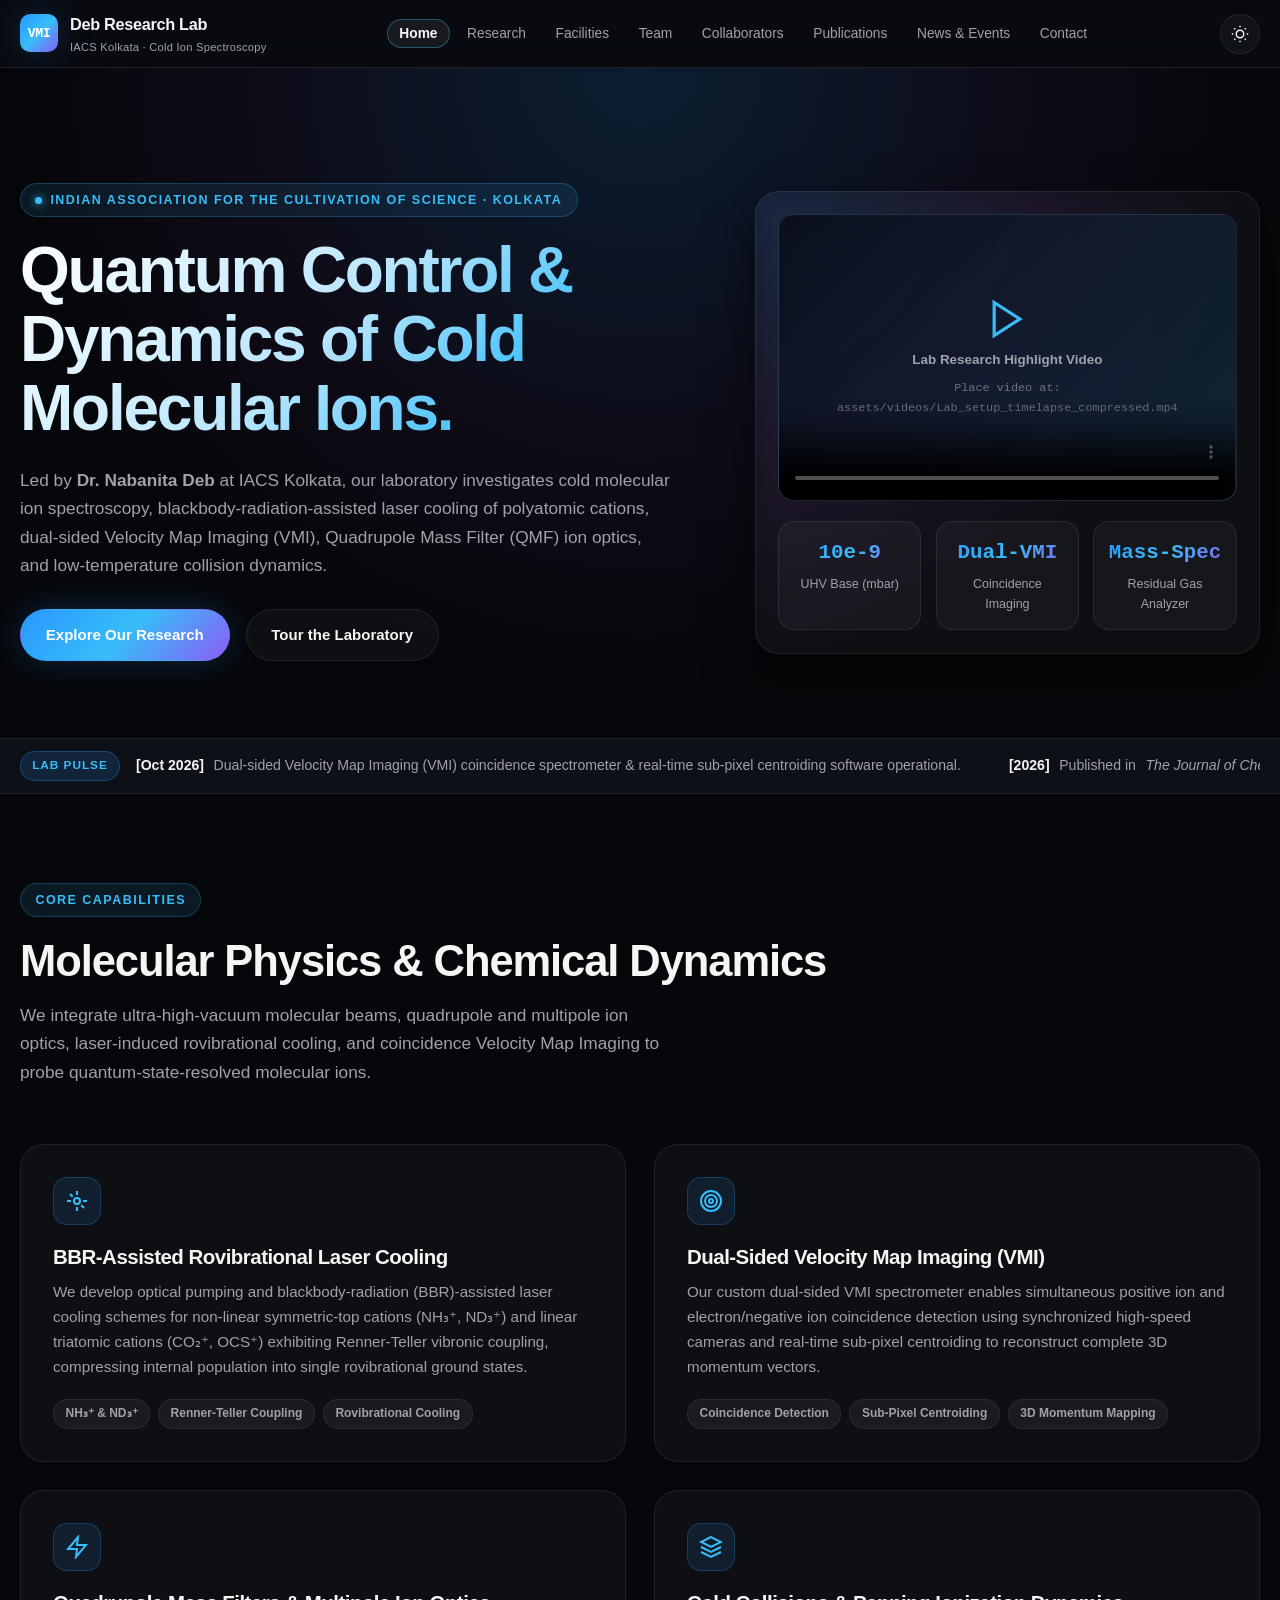
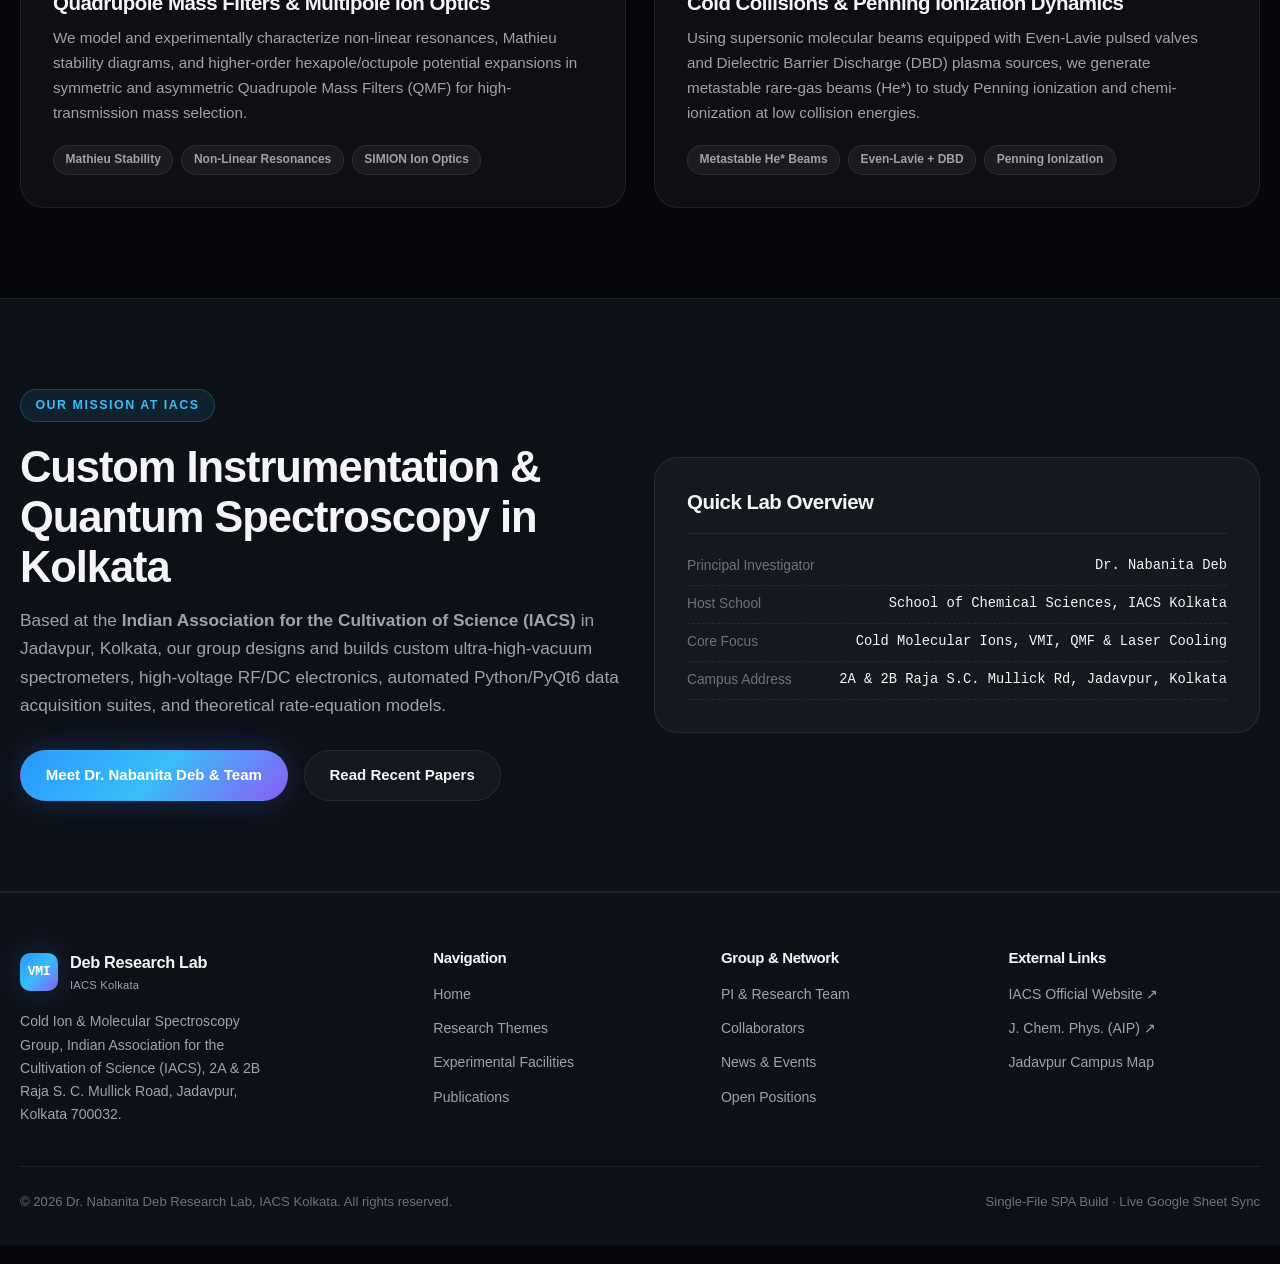
==== index.html @ 63ddaa3f "okay" ====
<!DOCTYPE html>
<html lang="en" data-theme="dark">
<head>
  <meta charset="UTF-8" />
  <meta name="viewport" content="width=device-width, initial-scale=1.0" />
  <title>Cold Ion &amp; Molecular Spectroscopy Lab | Dr. Nabanita Deb | IACS Kolkata</title>
  <meta name="description" content="Cold Ion & Molecular Spectroscopy Research Group led by Dr. Nabanita Deb at the Indian Association for the Cultivation of Science (IACS), Jadavpur, Kolkata." />

  <style>
    /* ==========================================================================
       Dr. Nabanita Deb Research Lab | IACS Kolkata
       Apple-Inspired Fluid Design System (Dark & Light Mode) — Single-File Build
       ========================================================================== */

    :root,
    [data-theme="dark"] {
      --bg-primary: #06070a;
      --bg-secondary: #0d1017;
      --bg-elevated: rgba(22, 27, 38, 0.72);
      --bg-card: rgba(255, 255, 255, 0.035);
      --bg-card-hover: rgba(255, 255, 255, 0.065);
      --glass-bg: rgba(10, 12, 18, 0.78);
      --glass-border: rgba(255, 255, 255, 0.09);
      --border-subtle: rgba(255, 255, 255, 0.08);
      --border-highlight: rgba(56, 189, 248, 0.38);

      --text-primary: #f5f5f7;
      --text-secondary: #a1a1aa;
      --text-muted: #71717a;

      --accent-blue: #2997ff;
      --accent-cyan: #38bdf8;
      --accent-violet: #a855f7;
      --accent-emerald: #10b981;
      --accent-amber: #f59e0b;

      --gradient-text: linear-gradient(135deg, #ffffff 0%, #bae6fd 45%, #38bdf8 75%, #a855f7 100%);
      --gradient-accent: linear-gradient(135deg, #2997ff 0%, #38bdf8 50%, #8b5cf6 100%);
      --gradient-surface: radial-gradient(circle at 50% 0%, rgba(41, 151, 255, 0.16), rgba(168, 85, 247, 0.05) 45%, transparent 70%);

      --shadow-sm: 0 4px 16px rgba(0, 0, 0, 0.25);
      --shadow-lg: 0 20px 50px rgba(0, 0, 0, 0.55);
      --shadow-glow: 0 0 35px rgba(41, 151, 255, 0.22);
    }

    [data-theme="light"] {
      --bg-primary: #fbfbfd;
      --bg-secondary: #f2f4f8;
      --bg-elevated: rgba(255, 255, 255, 0.85);
      --bg-card: rgba(255, 255, 255, 0.92);
      --bg-card-hover: #ffffff;
      --glass-bg: rgba(251, 251, 253, 0.84);
      --glass-border: rgba(0, 0, 0, 0.08);
      --border-subtle: rgba(0, 0, 0, 0.08);
      --border-highlight: rgba(0, 113, 227, 0.35);

      --text-primary: #1d1d1f;
      --text-secondary: #515154;
      --text-muted: #86868b;

      --accent-blue: #0071e3;
      --accent-cyan: #0284c7;
      --accent-violet: #7c3aed;
      --accent-emerald: #059669;
      --accent-amber: #d97706;

      --gradient-text: linear-gradient(135deg, #1d1d1f 0%, #0071e3 55%, #7c3aed 100%);
      --gradient-accent: linear-gradient(135deg, #0071e3 0%, #0284c7 50%, #7c3aed 100%);
      --gradient-surface: radial-gradient(circle at 50% 0%, rgba(0, 113, 227, 0.1), rgba(124, 58, 237, 0.04) 45%, transparent 70%);

      --shadow-sm: 0 4px 16px rgba(0, 0, 0, 0.05);
      --shadow-lg: 0 20px 45px rgba(0, 0, 0, 0.09);
      --shadow-glow: 0 0 30px rgba(0, 113, 227, 0.15);
    }

    :root {
      --font-sans: -apple-system, BlinkMacSystemFont, "SF Pro Display", "SF Pro Text", "Inter", "Segoe UI", Roboto, Helvetica, Arial, sans-serif;
      --font-mono: "SF Mono", "JetBrains Mono", "Fira Code", monospace;
      --radius-sm: 10px;
      --radius-md: 16px;
      --radius-lg: 24px;
      --radius-pill: 9999px;
      --container-max: 1280px;
      --container-wide: 1440px;
      --header-height: 68px;
      --transition-smooth: cubic-bezier(0.16, 1, 0.3, 1);
    }

    *, *::before, *::after {
      box-sizing: border-box;
      margin: 0;
      padding: 0;
    }

    html {
      scroll-behavior: smooth;
      font-size: 16px;
      -webkit-font-smoothing: antialiased;
      -moz-osx-font-smoothing: grayscale;
    }

    body {
      font-family: var(--font-sans);
      background-color: var(--bg-primary);
      color: var(--text-primary);
      line-height: 1.65;
      overflow-x: hidden;
      transition: background-color 0.35s ease, color 0.35s ease;
      min-height: 100vh;
      display: flex;
      flex-direction: column;
    }

    main {
      flex: 1;
    }

    a {
      color: inherit;
      text-decoration: none;
      transition: color 0.2s ease, opacity 0.2s ease;
    }

    img, svg, video {
      max-width: 100%;
      display: block;
    }

    /* Single-Page Application (SPA) View Switching */
    .page-view {
      display: none;
      animation: pageFadeIn 0.45s var(--transition-smooth) forwards;
    }

    .page-view.active {
      display: block;
    }

    @keyframes pageFadeIn {
      from {
        opacity: 0;
        transform: translateY(12px);
      }
      to {
        opacity: 1;
        transform: translateY(0);
      }
    }

    /* Layout Containers */
    .container {
      width: min(100% - 2.5rem, var(--container-max));
      margin-inline: auto;
    }

    @media (min-width: 1600px) {
      .container {
        width: min(100% - 4rem, var(--container-wide));
      }
    }

    .section {
      padding: clamp(3.75rem, 7vw, 6.5rem) 0;
      position: relative;
    }

    .section-alt {
      background-color: var(--bg-secondary);
      border-top: 1px solid var(--border-subtle);
      border-bottom: 1px solid var(--border-subtle);
    }

    /* Typography */
    .eyebrow {
      display: inline-flex;
      align-items: center;
      gap: 0.5rem;
      font-size: 0.78rem;
      font-weight: 600;
      text-transform: uppercase;
      letter-spacing: 0.12em;
      color: var(--accent-cyan);
      background: rgba(56, 189, 248, 0.1);
      border: 1px solid rgba(56, 189, 248, 0.24);
      padding: 0.35rem 0.9rem;
      border-radius: var(--radius-pill);
      margin-bottom: 1.2rem;
    }

    .eyebrow-dot {
      width: 7px;
      height: 7px;
      border-radius: 50%;
      background: var(--accent-cyan);
      box-shadow: 0 0 8px var(--accent-cyan);
    }

    h1, h2, h3, h4 {
      letter-spacing: -0.025em;
      line-height: 1.15;
      font-weight: 700;
    }

    .hero-title {
      font-size: clamp(2.35rem, 5vw, 4.35rem);
      letter-spacing: -0.035em;
      line-height: 1.08;
      background: var(--gradient-text);
      -webkit-background-clip: text;
      background-clip: text;
      color: transparent;
      margin-bottom: 1.4rem;
    }

    .section-title {
      font-size: clamp(1.85rem, 3.4vw, 2.75rem);
      margin-bottom: 0.9rem;
    }

    .section-subtitle {
      font-size: clamp(1rem, 1.35vw, 1.18rem);
      color: var(--text-secondary);
      max-width: 68ch;
    }

    .section-header {
      margin-bottom: clamp(2.25rem, 4.5vw, 3.75rem);
    }

    .section-header.center {
      text-align: center;
      margin-inline: auto;
    }

    .section-header.center .section-subtitle {
      margin-inline: auto;
    }

    /* Sticky Glassmorphism Navigation */
    .site-header {
      position: sticky;
      top: 0;
      z-index: 1000;
      height: var(--header-height);
      background: var(--glass-bg);
      backdrop-filter: saturate(180%) blur(20px);
      -webkit-backdrop-filter: saturate(180%) blur(20px);
      border-bottom: 1px solid var(--glass-border);
      transition: background 0.3s ease, border-color 0.3s ease;
    }

    .nav-container {
      height: 100%;
      display: flex;
      align-items: center;
      justify-content: space-between;
      gap: 1rem;
    }

    .brand {
      display: flex;
      align-items: center;
      gap: 0.75rem;
      font-weight: 700;
      font-size: 1.02rem;
      letter-spacing: -0.02em;
      cursor: pointer;
    }

    .brand-mark {
      width: 38px;
      height: 38px;
      border-radius: 10px;
      background: var(--gradient-accent);
      display: grid;
      place-items: center;
      color: #fff;
      font-family: var(--font-mono);
      font-weight: 700;
      font-size: 0.82rem;
      box-shadow: var(--shadow-glow);
    }

    .brand-text span {
      display: block;
      font-size: 0.7rem;
      font-weight: 500;
      color: var(--text-secondary);
      letter-spacing: 0.02em;
    }

    .nav-links {
      display: flex;
      align-items: center;
      gap: 0.25rem;
      list-style: none;
    }

    .nav-links a {
      padding: 0.45rem 0.8rem;
      border-radius: var(--radius-pill);
      font-size: 0.86rem;
      font-weight: 500;
      color: var(--text-secondary);
      transition: all 0.2s ease;
    }

    .nav-links a:hover,
    .nav-links a.active {
      color: var(--text-primary);
      background: var(--bg-card-hover);
    }

    .nav-links a.active {
      font-weight: 600;
      box-shadow: inset 0 0 0 1px var(--border-highlight);
    }

    .nav-actions {
      display: flex;
      align-items: center;
      gap: 0.5rem;
    }

    .theme-toggle,
    .menu-toggle {
      width: 40px;
      height: 40px;
      border-radius: 50%;
      border: 1px solid var(--border-subtle);
      background: var(--bg-card);
      color: var(--text-primary);
      display: grid;
      place-items: center;
      cursor: pointer;
      transition: transform 0.2s ease, background 0.2s ease, border-color 0.2s ease;
    }

    .theme-toggle:hover,
    .menu-toggle:hover {
      background: var(--bg-card-hover);
      border-color: var(--border-highlight);
      transform: scale(1.05);
    }

    .menu-toggle {
      display: none;
    }

    /* Buttons */
    .btn-group {
      display: flex;
      flex-wrap: wrap;
      gap: 1rem;
      margin-top: 1.85rem;
    }

    .btn {
      display: inline-flex;
      align-items: center;
      justify-content: center;
      gap: 0.55rem;
      padding: 0.78rem 1.55rem;
      border-radius: var(--radius-pill);
      font-size: 0.94rem;
      font-weight: 600;
      cursor: pointer;
      border: 1px solid transparent;
      transition: transform 0.25s var(--transition-smooth), box-shadow 0.25s ease, background 0.25s ease;
    }

    .btn-primary {
      background: var(--gradient-accent);
      color: #ffffff;
      box-shadow: var(--shadow-glow);
    }

    .btn-primary:hover {
      transform: translateY(-2px);
      box-shadow: 0 8px 25px rgba(41, 151, 255, 0.4);
    }

    .btn-secondary {
      background: var(--bg-card);
      color: var(--text-primary);
      border-color: var(--border-subtle);
      backdrop-filter: blur(12px);
    }

    .btn-secondary:hover {
      background: var(--bg-card-hover);
      border-color: var(--border-highlight);
      transform: translateY(-2px);
    }

    /* Hero Section & Video Player */
    .hero {
      position: relative;
      padding: clamp(4rem, 9vw, 7.5rem) 0 clamp(3.5rem, 6vw, 5.5rem);
      background: var(--gradient-surface);
      overflow: hidden;
    }

    .hero-grid {
      display: grid;
      grid-template-columns: 1.15fr 0.85fr;
      gap: clamp(2rem, 4vw, 4rem);
      align-items: center;
    }

    .hero-visual {
      position: relative;
      background: var(--bg-card);
      border: 1px solid var(--border-subtle);
      border-radius: var(--radius-lg);
      padding: 1.4rem;
      box-shadow: var(--shadow-lg);
      backdrop-filter: blur(16px);
    }

    .hero-video-frame {
      position: relative;
      width: 100%;
      aspect-ratio: 16 / 10;
      border-radius: var(--radius-md);
      overflow: hidden;
      background: linear-gradient(135deg, rgba(10, 14, 24, 0.92), rgba(41, 151, 255, 0.16));
      border: 1px solid var(--border-subtle);
      display: flex;
      align-items: center;
      justify-content: center;
    }

    .hero-video-frame video,
    .hero-video-frame iframe {
      width: 100%;
      height: 100%;
      object-fit: cover;
      border: 0;
      position: relative;
      z-index: 2;
    }

    .video-fallback-caption {
      position: absolute;
      inset: 0;
      display: flex;
      flex-direction: column;
      align-items: center;
      justify-content: center;
      padding: 1.25rem;
      text-align: center;
      z-index: 1;
      color: var(--text-secondary);
      font-size: 0.84rem;
    }

    .page-hero {
      padding: clamp(3.25rem, 6vw, 5.25rem) 0 clamp(2.25rem, 4vw, 3.25rem);
      background: var(--gradient-surface);
      border-bottom: 1px solid var(--border-subtle);
    }

    /* News Ticker */
    .ticker-bar {
      background: var(--bg-secondary);
      border-top: 1px solid var(--border-subtle);
      border-bottom: 1px solid var(--border-subtle);
      padding: 0.75rem 0;
      overflow: hidden;
    }

    .ticker-wrap {
      display: flex;
      align-items: center;
      gap: 1rem;
    }

    .ticker-badge {
      flex-shrink: 0;
      background: rgba(41, 151, 255, 0.15);
      color: var(--accent-cyan);
      border: 1px solid rgba(41, 151, 255, 0.3);
      font-size: 0.74rem;
      font-weight: 700;
      text-transform: uppercase;
      padding: 0.25rem 0.7rem;
      border-radius: var(--radius-pill);
      letter-spacing: 0.08em;
    }

    .ticker-viewport {
      overflow: hidden;
      flex: 1;
      position: relative;
    }

    .ticker-track {
      display: flex;
      gap: 3rem;
      width: max-content;
      animation: tickerScroll 40s linear infinite;
    }

    .ticker-track:hover {
      animation-play-state: paused;
    }

    .ticker-item {
      display: inline-flex;
      align-items: center;
      gap: 0.6rem;
      font-size: 0.88rem;
      color: var(--text-secondary);
      white-space: nowrap;
    }

    .ticker-item strong {
      color: var(--text-primary);
    }

    @keyframes tickerScroll {
      0% { transform: translateX(0); }
      100% { transform: translateX(-50%); }
    }

    /* Grid Systems & Cards */
    .grid-2 {
      display: grid;
      grid-template-columns: repeat(auto-fit, minmax(min(100%, 440px), 1fr));
      gap: 1.75rem;
    }

    .grid-3 {
      display: grid;
      grid-template-columns: repeat(auto-fit, minmax(min(100%, 310px), 1fr));
      gap: 1.75rem;
    }

    .card {
      position: relative;
      background: var(--bg-card);
      border: 1px solid var(--border-subtle);
      border-radius: var(--radius-lg);
      padding: 2rem;
      transition: transform 0.35s var(--transition-smooth), border-color 0.3s ease, background 0.3s ease, box-shadow 0.35s ease;
      overflow: hidden;
      transform-style: preserve-3d;
    }

    .card:hover {
      background: var(--bg-card-hover);
      border-color: var(--border-highlight);
      box-shadow: var(--shadow-lg);
    }

    .card-icon {
      width: 48px;
      height: 48px;
      border-radius: 14px;
      background: rgba(41, 151, 255, 0.12);
      border: 1px solid rgba(41, 151, 255, 0.25);
      color: var(--accent-cyan);
      display: grid;
      place-items: center;
      margin-bottom: 1.25rem;
    }

    .card h3 {
      font-size: 1.28rem;
      margin-bottom: 0.65rem;
    }

    .card p {
      color: var(--text-secondary);
      font-size: 0.95rem;
    }

    /* Media Placeholders */
    .media-placeholder {
      position: relative;
      width: 100%;
      aspect-ratio: 16 / 10;
      border-radius: var(--radius-md);
      background: linear-gradient(135deg, rgba(41, 151, 255, 0.12), rgba(168, 85, 247, 0.12));
      border: 1px solid var(--border-subtle);
      display: flex;
      flex-direction: column;
      align-items: center;
      justify-content: center;
      padding: 1.25rem;
      margin-bottom: 1.5rem;
      overflow: hidden;
      text-align: center;
    }

    .media-placeholder img {
      position: absolute;
      inset: 0;
      width: 100%;
      height: 100%;
      object-fit: cover;
      z-index: 2;
    }

    .placeholder-caption {
      font-family: var(--font-mono);
      font-size: 0.74rem;
      color: var(--text-muted);
      margin-top: 0.5rem;
      display: inline-block;
    }

    /* Tags & Specs */
    .tag-list {
      display: flex;
      flex-wrap: wrap;
      gap: 0.5rem;
      margin-top: 1.25rem;
    }

    .tag {
      font-size: 0.75rem;
      font-weight: 600;
      padding: 0.26rem 0.72rem;
      border-radius: var(--radius-pill);
      background: rgba(255, 255, 255, 0.05);
      border: 1px solid var(--border-subtle);
      color: var(--text-secondary);
    }

    [data-theme="light"] .tag {
      background: rgba(0, 0, 0, 0.04);
    }

    .spec-list {
      list-style: none;
      margin-top: 1.25rem;
      border-top: 1px solid var(--border-subtle);
      padding-top: 0.85rem;
    }

    .spec-list li {
      display: flex;
      justify-content: space-between;
      gap: 1rem;
      padding: 0.45rem 0;
      font-size: 0.86rem;
      border-bottom: 1px dashed var(--border-subtle);
    }

    .spec-list li span:first-child {
      color: var(--text-muted);
    }

    .spec-list li span:last-child {
      font-family: var(--font-mono);
      color: var(--text-primary);
      font-weight: 500;
      text-align: right;
    }

    /* Stats Strip */
    .stats-grid {
      display: grid;
      grid-template-columns: repeat(3, 1fr);
      gap: 0.9rem;
      margin-top: 1.25rem;
    }

    .stat-card {
      background: var(--bg-card);
      border: 1px solid var(--border-subtle);
      border-radius: var(--radius-md);
      padding: 0.9rem;
      text-align: center;
    }

    .stat-value {
      font-size: 1.3rem;
      font-weight: 800;
      background: var(--gradient-accent);
      -webkit-background-clip: text;
      background-clip: text;
      color: transparent;
      font-family: var(--font-mono);
    }

    .stat-label {
      font-size: 0.78rem;
      color: var(--text-secondary);
      margin-top: 0.2rem;
    }

    /* Expandable Accordions */
    .accordion {
      display: flex;
      flex-direction: column;
      gap: 1rem;
    }

    .accordion-item {
      background: var(--bg-card);
      border: 1px solid var(--border-subtle);
      border-radius: var(--radius-md);
      overflow: hidden;
      transition: border-color 0.25s ease;
    }

    .accordion-item.open {
      border-color: var(--border-highlight);
    }

    .accordion-trigger {
      width: 100%;
      background: none;
      border: none;
      color: var(--text-primary);
      padding: 1.3rem 1.5rem;
      text-align: left;
      font-size: 1.05rem;
      font-weight: 600;
      display: flex;
      align-items: center;
      justify-content: space-between;
      gap: 1rem;
      cursor: pointer;
    }

    .accordion-icon {
      width: 28px;
      height: 28px;
      border-radius: 50%;
      background: rgba(41, 151, 255, 0.12);
      display: grid;
      place-items: center;
      color: var(--accent-cyan);
      transition: transform 0.3s ease;
      flex-shrink: 0;
    }

    .accordion-item.open .accordion-icon {
      transform: rotate(180deg);
    }

    .accordion-content {
      display: grid;
      grid-template-rows: 0fr;
      transition: grid-template-rows 0.35s var(--transition-smooth);
    }

    .accordion-item.open .accordion-content {
      grid-template-rows: 1fr;
    }

    .accordion-inner {
      overflow: hidden;
    }

    .accordion-body {
      padding: 1.2rem 1.5rem 1.5rem;
      color: var(--text-secondary);
      border-top: 1px solid var(--border-subtle);
    }

    /* Team Profile Cards (PI, Postdocs & PhD Students) */
    .pi-showcase {
      display: grid;
      grid-template-columns: 300px 1fr;
      gap: 2.5rem;
      align-items: start;
    }

    .avatar-placeholder {
      width: 100%;
      aspect-ratio: 4 / 5;
      border-radius: var(--radius-lg);
      background: linear-gradient(145deg, rgba(41, 151, 255, 0.18), rgba(168, 85, 247, 0.15));
      border: 1px solid var(--border-subtle);
      display: flex;
      flex-direction: column;
      align-items: center;
      justify-content: center;
      position: relative;
      overflow: hidden;
    }

    .avatar-placeholder img {
      position: absolute;
      inset: 0;
      width: 100%;
      height: 100%;
      object-fit: cover;
      z-index: 2;
    }

    .member-photo-frame {
      width: 100%;
      aspect-ratio: 4 / 4.2;
      border-radius: var(--radius-md);
      background: linear-gradient(145deg, rgba(41, 151, 255, 0.14), rgba(168, 85, 247, 0.12));
      border: 1px solid var(--border-subtle);
      display: flex;
      flex-direction: column;
      align-items: center;
      justify-content: center;
      position: relative;
      overflow: hidden;
      margin-bottom: 1.15rem;
    }

    .member-photo-frame img {
      position: absolute;
      inset: 0;
      width: 100%;
      height: 100%;
      object-fit: cover;
      z-index: 2;
    }

    .member-avatar {
      width: 76px;
      height: 76px;
      border-radius: 50%;
      background: var(--gradient-accent);
      display: grid;
      place-items: center;
      color: #fff;
      font-weight: 700;
      font-size: 1.25rem;
      margin-bottom: 0.4rem;
    }

    /* Filter Bar & Publications (With Sheet Images) */
    .filter-bar {
      display: flex;
      flex-wrap: wrap;
      gap: 0.75rem;
      align-items: center;
      justify-content: space-between;
      margin-bottom: 2rem;
    }

    .filter-pills {
      display: flex;
      flex-wrap: wrap;
      gap: 0.5rem;
    }

    .filter-btn {
      padding: 0.5rem 1.1rem;
      border-radius: var(--radius-pill);
      border: 1px solid var(--border-subtle);
      background: var(--bg-card);
      color: var(--text-secondary);
      font-size: 0.86rem;
      font-weight: 600;
      cursor: pointer;
      transition: all 0.2s ease;
    }

    .filter-btn.active,
    .filter-btn:hover {
      background: var(--accent-blue);
      color: #fff;
      border-color: var(--accent-blue);
    }

    .search-input {
      padding: 0.6rem 1.1rem;
      border-radius: var(--radius-pill);
      border: 1px solid var(--border-subtle);
      background: var(--bg-card);
      color: var(--text-primary);
      font-size: 0.9rem;
      min-width: 260px;
    }

    .search-input:focus {
      outline: none;
      border-color: var(--accent-cyan);
    }

    .pub-item {
      display: grid;
      grid-template-columns: 150px 1fr;
      gap: 1.5rem;
      align-items: center;
      padding: 1.5rem;
      background: var(--bg-card);
      border: 1px solid var(--border-subtle);
      border-radius: var(--radius-md);
      margin-bottom: 1.15rem;
      transition: border-color 0.25s ease, transform 0.25s ease, box-shadow 0.25s ease;
    }

    .pub-item:hover {
      border-color: var(--border-highlight);
      transform: translateX(4px);
      box-shadow: var(--shadow-sm);
    }

    .pub-thumb {
      width: 150px;
      height: 150px;
      border-radius: var(--radius-sm);
      background: rgba(255, 255, 255, 0.04);
      border: 1px solid var(--border-subtle);
      display: flex;
      align-items: center;
      justify-content: center;
      overflow: hidden;
      padding: 0.4rem;
      flex-shrink: 0;
    }

    .pub-thumb img {
      width: 100%;
      height: 100%;
      object-fit: contain;
      border-radius: 6px;
    }

    .pub-content {
      display: flex;
      flex-direction: column;
      gap: 0.55rem;
    }

    .pub-meta {
      display: flex;
      flex-wrap: wrap;
      gap: 0.6rem;
      align-items: center;
      font-size: 0.82rem;
    }

    .pub-year {
      font-family: var(--font-mono);
      font-weight: 700;
      color: var(--accent-cyan);
      font-size: 0.9rem;
    }

    .sheet-sync-badge {
      display: inline-flex;
      align-items: center;
      gap: 0.45rem;
      font-size: 0.78rem;
      color: var(--text-muted);
      font-family: var(--font-mono);
      margin-bottom: 1rem;
    }

    /* Timeline (News & Events) */
    .timeline {
      position: relative;
      padding-left: 2rem;
      border-left: 2px solid var(--border-subtle);
      display: flex;
      flex-direction: column;
      gap: 1.75rem;
    }

    .timeline-item {
      position: relative;
    }

    .timeline-dot {
      position: absolute;
      left: -2.45rem;
      top: 0.35rem;
      width: 14px;
      height: 14px;
      border-radius: 50%;
      background: var(--accent-cyan);
      box-shadow: 0 0 12px var(--accent-cyan);
    }

    /* Contact Form & Map */
    .form-group {
      margin-bottom: 1.2rem;
    }

    .form-label {
      display: block;
      font-size: 0.86rem;
      font-weight: 600;
      margin-bottom: 0.45rem;
      color: var(--text-secondary);
    }

    .form-control {
      width: 100%;
      padding: 0.78rem 1rem;
      border-radius: var(--radius-sm);
      border: 1px solid var(--border-subtle);
      background: var(--bg-secondary);
      color: var(--text-primary);
      font-family: inherit;
      font-size: 0.94rem;
      transition: border-color 0.2s ease;
    }

    .form-control:focus {
      outline: none;
      border-color: var(--accent-cyan);
    }

    .map-frame {
      width: 100%;
      height: 350px;
      border: 1px solid var(--border-subtle);
      border-radius: var(--radius-md);
      overflow: hidden;
    }

    /* Scroll Reveal Animations */
    .reveal {
      opacity: 0;
      transform: translateY(20px);
      transition: opacity 0.65s var(--transition-smooth), transform 0.65s var(--transition-smooth);
    }

    .reveal.visible {
      opacity: 1;
      transform: translateY(0);
    }

    /* Footer */
    .site-footer {
      background: var(--bg-secondary);
      border-top: 1px solid var(--border-subtle);
      padding: 3.5rem 0 2rem;
      margin-top: auto;
    }

    .footer-grid {
      display: grid;
      grid-template-columns: 1.5fr repeat(3, 1fr);
      gap: 2.25rem;
      margin-bottom: 2.5rem;
    }

    .footer-col h4 {
      font-size: 0.94rem;
      margin-bottom: 0.9rem;
      color: var(--text-primary);
    }

    .footer-links {
      list-style: none;
      display: flex;
      flex-direction: column;
      gap: 0.5rem;
    }

    .footer-links a {
      font-size: 0.88rem;
      color: var(--text-secondary);
    }

    .footer-links a:hover {
      color: var(--accent-cyan);
    }

    .footer-bottom {
      padding-top: 1.5rem;
      border-top: 1px solid var(--border-subtle);
      display: flex;
      flex-wrap: wrap;
      justify-content: space-between;
      gap: 1rem;
      font-size: 0.82rem;
      color: var(--text-muted);
    }

    /* Responsive Breakpoints */
    @media (max-width: 1024px) {
      .hero-grid,
      .pi-showcase {
        grid-template-columns: 1fr;
      }

      .footer-grid {
        grid-template-columns: 1fr 1fr;
      }

      .menu-toggle {
        display: grid;
      }

      .nav-links {
        position: fixed;
        top: var(--header-height);
        left: 0;
        right: 0;
        background: var(--bg-secondary);
        border-bottom: 1px solid var(--border-subtle);
        flex-direction: column;
        align-items: stretch;
        padding: 1.25rem;
        gap: 0.4rem;
        transform: translateY(-120%);
        opacity: 0;
        pointer-events: none;
        transition: transform 0.35s var(--transition-smooth), opacity 0.25s ease;
        box-shadow: var(--shadow-lg);
      }

      .nav-links.open {
        transform: translateY(0);
        opacity: 1;
        pointer-events: auto;
      }
    }

    @media (max-width: 680px) {
      .pub-item {
        grid-template-columns: 1fr;
      }
      .pub-thumb {
        width: 100%;
        height: 180px;
      }
      .footer-grid,
      .stats-grid {
        grid-template-columns: 1fr;
      }
      .btn-group {
        flex-direction: column;
      }
      .btn,
      .search-input {
        width: 100%;
      }
    }
  </style>
</head>
<body>

  <!-- ========================================================================
       STICKY GLASSMORPHISM HEADER
       ======================================================================== -->
  <header class="site-header">
    <div class="container nav-container">
      <a href="#home" class="brand" data-nav="home">
        <div class="brand-mark">VMI</div>
        <div class="brand-text">
          Deb Research Lab
          <span>IACS Kolkata · Cold Ion Spectroscopy</span>
        </div>
      </a>

      <nav aria-label="Primary Navigation">
        <ul class="nav-links" id="nav-links">
          <li><a href="#home" data-nav="home" class="active">Home</a></li>
          <li><a href="#research" data-nav="research">Research</a></li>
          <li><a href="#facilities" data-nav="facilities">Facilities</a></li>
          <li><a href="#team" data-nav="team">Team</a></li>
          <li><a href="#collaborators" data-nav="collaborators">Collaborators</a></li>
          <li><a href="#publications" data-nav="publications">Publications</a></li>
          <li><a href="#news" data-nav="news">News &amp; Events</a></li>
          <li><a href="#contact" data-nav="contact">Contact</a></li>
        </ul>
      </nav>

      <div class="nav-actions">
        <button id="theme-toggle" class="theme-toggle" aria-label="Toggle color theme"></button>
        <button id="menu-toggle" class="menu-toggle" aria-label="Toggle navigation menu" aria-expanded="false">
          <svg width="20" height="20" viewBox="0 0 24 24" fill="none" stroke="currentColor" stroke-width="2">
            <path d="M3 12h18M3 6h18M3 18h18" />
          </svg>
        </button>
      </div>
    </div>
  </header>

  <main>
    <!-- ======================================================================
         1. HOME VIEW (#home) — UPDATED WITH HERO VIDEO
         ====================================================================== -->
    <section id="view-home" class="page-view active">
      <div class="hero">
        <div class="container hero-grid">
          <div class="reveal">
            <div class="eyebrow">
              <span class="eyebrow-dot"></span>
              Indian Association for the Cultivation of Science · Kolkata
            </div>
            <h1 class="hero-title">
              Quantum Control &amp; Dynamics of Cold Molecular Ions.
            </h1>
            <p class="section-subtitle">
              Led by <strong>Dr. Nabanita Deb</strong> at IACS Kolkata, our laboratory investigates cold molecular ion spectroscopy, blackbody-radiation-assisted laser cooling of polyatomic cations, dual-sided Velocity Map Imaging (VMI), Quadrupole Mass Filter (QMF) ion optics, and low-temperature collision dynamics.
            </p>
            <div class="btn-group">
              <a href="#research" class="btn btn-primary">Explore Our Research</a>
              <a href="#facilities" class="btn btn-secondary">Tour the Laboratory</a>
            </div>
          </div>

          <!-- Hero Video Card (Replaced First Image/Schematic with Video) -->
          <div class="hero-visual tilt-card reveal">
            <div class="hero-video-frame">
              <!-- Replace "assets/videos/Lab_setup_timelapse_compressed.mp4" with your actual video path or URL -->
              <video
                autoplay
                muted
                loop
                playsinline
                controls
                poster="assets/images/uhv-chamber.jpg"
              >
                <source src="assets/videos/Lab_setup_timelapse_compressed.mp4" type="video/mp4" />
                <source src="assets/videos/Lab_setup_timelapse_compressed.webm" type="video/webm" />
                Your browser does not support HTML5 video.
              </video>

              <!-- Fallback label shown behind video until video file is placed at assets/videos/Lab_setup_timelapse_compressed.mp4 -->
              <div class="video-fallback-caption">
                <svg width="44" height="44" viewBox="0 0 24 24" fill="none" stroke="var(--accent-cyan)" stroke-width="1.75" style="margin-bottom: 0.5rem;">
                  <polygon points="5 3 19 12 5 21 5 3"></polygon>
                </svg>
                <strong>Lab Research Highlight Video</strong>
                <span class="placeholder-caption">Place video at: assets/videos/Lab_setup_timelapse_compressed.mp4</span>
              </div>
            </div>

            <div class="stats-grid">
              <div class="stat-card">
                <div class="stat-value">10e-9</div>
                <div class="stat-label">UHV Base (mbar)</div>
              </div>
              <div class="stat-card">
                <div class="stat-value">Dual-VMI</div>
                <div class="stat-label">Coincidence Imaging</div>
              </div>
              <div class="stat-card">
                <div class="stat-value">Mass-Spec</div>
                <div class="stat-label">Residual Gas Analyzer</div>
              </div>
            </div>
          </div>
        </div>
      </div>

      <!-- Live News Ticker -->
      <div class="ticker-bar" aria-label="Latest Lab News Ticker">
        <div class="container ticker-wrap">
          <span class="ticker-badge">Lab Pulse</span>
          <div class="ticker-viewport">
            <div class="ticker-track">
              <span class="ticker-item"><strong>[Oct 2026]</strong> Dual-sided Velocity Map Imaging (VMI) coincidence spectrometer &amp; real-time sub-pixel centroiding software operational.</span>
              <span class="ticker-item"><strong>[2026]</strong> Published in <em>The Journal of Chemical Physics</em>: BBR-assisted rovibrational cooling of symmetric-top molecular ions NH₃⁺ and ND₃⁺.</span>
              <span class="ticker-item"><strong>[2026]</strong> Published in <em>Int. J. Mass Spectrom.</em>: Influence of octupole field on quadrupole mass filter performance in the second stability zone.</span>
              <span class="ticker-item"><strong>[Openings]</strong> Motivated PhD candidates (CSIR-NET / GATE / INSPIRE) &amp; Postdoctoral Fellows invited to contact Dr. Nabanita Deb.</span>
              <!-- Duplicate for seamless loop -->
              <span class="ticker-item"><strong>[Oct 2026]</strong> Dual-sided Velocity Map Imaging (VMI) coincidence spectrometer &amp; real-time sub-pixel centroiding software operational.</span>
              <span class="ticker-item"><strong>[2026]</strong> Published in <em>The Journal of Chemical Physics</em>: BBR-assisted rovibrational cooling of symmetric-top molecular ions NH₃⁺ and ND₃⁺.</span>
            </div>
          </div>
        </div>
      </div>

      <!-- Core Research Highlights -->
      <div class="section">
        <div class="container">
          <div class="section-header reveal">
            <div class="eyebrow">Core Capabilities</div>
            <h2 class="section-title">Molecular Physics &amp; Chemical Dynamics</h2>
            <p class="section-subtitle">
              We integrate ultra-high-vacuum molecular beams, quadrupole and multipole ion optics, laser-induced rovibrational cooling, and coincidence Velocity Map Imaging to probe quantum-state-resolved molecular ions.
            </p>
          </div>

          <div class="grid-2">
            <article class="card tilt-card reveal">
              <div class="card-icon">
                <svg width="24" height="24" viewBox="0 0 24 24" fill="none" stroke="currentColor" stroke-width="2"><circle cx="12" cy="12" r="3"/><path d="M12 2v4M12 18v4M4.93 4.93l2.83 2.83M16.24 16.24l2.83 2.83M2 12h4M18 12h4"/></svg>
              </div>
              <h3>BBR-Assisted Rovibrational Laser Cooling</h3>
              <p>
                We develop optical pumping and blackbody-radiation (BBR)-assisted laser cooling schemes for non-linear symmetric-top cations (NH₃⁺, ND₃⁺) and linear triatomic cations (CO₂⁺, OCS⁺) exhibiting Renner-Teller vibronic coupling, compressing internal population into single rovibrational ground states.
              </p>
              <div class="tag-list">
                <span class="tag">NH₃⁺ &amp; ND₃⁺</span>
                <span class="tag">Renner-Teller Coupling</span>
                <span class="tag">Rovibrational Cooling</span>
              </div>
            </article>

            <article class="card tilt-card reveal">
              <div class="card-icon">
                <svg width="24" height="24" viewBox="0 0 24 24" fill="none" stroke="currentColor" stroke-width="2"><circle cx="12" cy="12" r="10"/><circle cx="12" cy="12" r="6"/><circle cx="12" cy="12" r="2"/></svg>
              </div>
              <h3>Dual-Sided Velocity Map Imaging (VMI)</h3>
              <p>
                Our custom dual-sided VMI spectrometer enables simultaneous positive ion and electron/negative ion coincidence detection using synchronized high-speed cameras and real-time sub-pixel centroiding to reconstruct complete 3D momentum vectors.
              </p>
              <div class="tag-list">
                <span class="tag">Coincidence Detection</span>
                <span class="tag">Sub-Pixel Centroiding</span>
                <span class="tag">3D Momentum Mapping</span>
              </div>
            </article>

            <article class="card tilt-card reveal">
              <div class="card-icon">
                <svg width="24" height="24" viewBox="0 0 24 24" fill="none" stroke="currentColor" stroke-width="2"><polygon points="13 2 3 14 12 14 11 22 21 10 12 10 13 2"/></svg>
              </div>
              <h3>Quadrupole Mass Filters &amp; Multipole Ion Optics</h3>
              <p>
                We model and experimentally characterize non-linear resonances, Mathieu stability diagrams, and higher-order hexapole/octupole potential expansions in symmetric and asymmetric Quadrupole Mass Filters (QMF) for high-transmission mass selection.
              </p>
              <div class="tag-list">
                <span class="tag">Mathieu Stability</span>
                <span class="tag">Non-Linear Resonances</span>
                <span class="tag">SIMION Ion Optics</span>
              </div>
            </article>

            <article class="card tilt-card reveal">
              <div class="card-icon">
                <svg width="24" height="24" viewBox="0 0 24 24" fill="none" stroke="currentColor" stroke-width="2"><path d="M12 2L2 7l10 5 10-5-10-5zM2 17l10 5 10-5M2 12l10 5 10-5"/></svg>
              </div>
              <h3>Cold Collisions &amp; Penning Ionization Dynamics</h3>
              <p>
                Using supersonic molecular beams equipped with Even-Lavie pulsed valves and Dielectric Barrier Discharge (DBD) plasma sources, we generate metastable rare-gas beams (He*) to study Penning ionization and chemi-ionization at low collision energies.
              </p>
              <div class="tag-list">
                <span class="tag">Metastable He* Beams</span>
                <span class="tag">Even-Lavie + DBD</span>
                <span class="tag">Penning Ionization</span>
              </div>
            </article>
          </div>
        </div>
      </div>

      <!-- Institutional Mission Strip -->
      <div class="section section-alt">
        <div class="container">
          <div class="grid-2" style="align-items: center;">
            <div class="reveal">
              <div class="eyebrow">Our Mission at IACS</div>
              <h2 class="section-title">Custom Instrumentation &amp; Quantum Spectroscopy in Kolkata</h2>
              <p class="section-subtitle" style="margin-bottom: 1.2rem;">
                Based at the <strong>Indian Association for the Cultivation of Science (IACS)</strong> in Jadavpur, Kolkata, our group designs and builds custom ultra-high-vacuum spectrometers, high-voltage RF/DC electronics, automated Python/PyQt6 data acquisition suites, and theoretical rate-equation models.
              </p>
              <div class="btn-group">
                <a href="#team" class="btn btn-primary">Meet Dr. Nabanita Deb &amp; Team</a>
                <a href="#publications" class="btn btn-secondary">Read Recent Papers</a>
              </div>
            </div>

            <div class="card reveal">
              <h3>Quick Lab Overview</h3>
              <ul class="spec-list">
                <li><span>Principal Investigator</span><span>Dr. Nabanita Deb</span></li>
                <li><span>Host School</span><span>School of Chemical Sciences, IACS Kolkata</span></li>
                <li><span>Core Focus</span><span>Cold Molecular Ions, VMI, QMF &amp; Laser Cooling</span></li>
                <li><span>Campus Address</span><span>2A &amp; 2B Raja S.C. Mullick Rd, Jadavpur, Kolkata</span></li>
              </ul>
            </div>
          </div>
        </div>
      </div>
    </section>

    <!-- ======================================================================
         2. RESEARCH VIEW (#research)
         ====================================================================== -->
    <section id="view-research" class="page-view">
      <div class="page-hero">
        <div class="container reveal">
          <div class="eyebrow">Scientific Themes</div>
          <h1 class="hero-title" style="font-size: clamp(2.1rem, 4.2vw, 3.6rem);">
            Cold Molecular Ion Spectroscopy &amp; Reaction Dynamics
          </h1>
          <p class="section-subtitle">
            Our research bridges experimental chemical physics—supersonic molecular beams, RF ion guides, and coincidence Velocity Map Imaging—with rigorous quantum-mechanical modeling of polyatomic ions.
          </p>
        </div>
      </div>

      <div class="section">
        <div class="container">
          <div class="grid-2">
            <div class="card tilt-card reveal">
              <span class="eyebrow">Theme 01</span>
              <h3>BBR-Assisted Laser Cooling of Polyatomic Molecular Ions</h3>
              <p>
                Unlike atomic ions, polyatomic molecular ions possess dense rotational and vibrational manifolds that complicate closed optical cycling. We investigate laser-induced, blackbody-radiation (BBR)-assisted rovibrational cooling in symmetric-top cations (<strong>NH₃⁺</strong> and <strong>ND₃⁺</strong>) as well as linear triatomic cations (<strong>CO₂⁺</strong> and <strong>OCS⁺</strong>) exhibiting Renner-Teller vibronic coupling. By driving selected ro-vibrational transitions and leveraging ambient BBR redistribution, internal populations are funneled into the lowest rotational states.
              </p>
              <div class="tag-list">
                <span class="tag">Symmetric-Top Ions (NH₃⁺ / ND₃⁺)</span>
                <span class="tag">Linear Triatomics (CO₂⁺ / OCS⁺)</span>
                <span class="tag">Rate-Equation Modeling</span>
              </div>
            </div>

            <div class="card tilt-card reveal">
              <span class="eyebrow">Theme 02</span>
              <h3>Dual-Sided Coincidence Velocity Map Imaging (VMI)</h3>
              <p>
                We are developing a dual-sided Velocity Map Imaging spectrometer capable of detecting positive ions and electrons/negative ions in coincidence. Equipped with precision electrostatic immersion lenses, dual synchronized gigabit CMOS cameras (Basler ace), and real-time sub-pixel centroiding software (<em>VMI Studio Pro</em>), the apparatus maps 3D velocity spheres of photofragments and collision products with high kinetic energy resolution.
              </p>
              <div class="tag-list">
                <span class="tag">Dual-Sided VMI</span>
                <span class="tag">Positive/Negative Coincidence</span>
                <span class="tag">Sub-Pixel Centroiding</span>
              </div>
            </div>

            <div class="card tilt-card reveal">
              <span class="eyebrow">Theme 03</span>
              <h3>Non-Linear Resonances in Quadrupole Mass Filters (QMF)</h3>
              <p>
                Mechanical imperfections or intentional electrode asymmetries in Quadrupole Mass Filters introduce higher-order multipole fields (hexapole, octupole, dodecapole) on top of the ideal quadrupolar potential. Using custom SIMION 8.1/2020 user programs and Python multipole expansions, we map Mathieu stability islands, secular frequency shifts, and non-linear resonance lines in single-rod and dual-rod asymmetric QMFs.
              </p>
              <div class="tag-list">
                <span class="tag">Mathieu Stability Diagrams</span>
                <span class="tag">Multipole Expansions</span>
                <span class="tag">Asymmetric QMF</span>
              </div>
            </div>

            <div class="card tilt-card reveal">
              <span class="eyebrow">Theme 04</span>
              <h3>Supersonic Metastable Beams &amp; Cold Collision Dynamics</h3>
              <p>
                Crossed-molecular-beam and guided-ion-beam experiments probe low-temperature Penning ionization and chemi-ionization processes involving metastable helium (He*) and argon (Ar). We design high-voltage RF drivers for Dielectric Barrier Discharge (DBD) plasma sources mounted directly on Even-Lavie pulsed valves to produce intense, cold supersonic packets of metastable atoms and molecular ions.
              </p>
              <div class="tag-list">
                <span class="tag">Even-Lavie Pulsed Valve</span>
                <span class="tag">DBD Plasma Source</span>
                <span class="tag">Penning Ionization</span>
              </div>
            </div>
          </div>
        </div>
      </div>

      <!-- Beamline Architecture Schematic -->
      <div class="section section-alt">
        <div class="container">
          <div class="section-header reveal">
            <div class="eyebrow">System Architecture</div>
            <h2 class="section-title">Dual-Sided VMI &amp; Quadrupole Ion Beamline Schematic</h2>
            <p class="section-subtitle">
              Functional layout of our supersonic DBD molecular beam source, quadrupole mass filter / ion guide, and dual-sided coincidence Velocity Map Imaging detector at IACS Kolkata.
            </p>
          </div>

          <div class="card reveal" style="padding: 2rem;">
            <svg viewBox="0 0 900 320" fill="none" xmlns="http://www.w3.org/2000/svg" aria-label="Schematic of Supersonic Source, QMF, and Dual-Sided VMI">
              <rect width="900" height="320" rx="14" fill="rgba(8, 11, 18, 0.88)" />
              <rect x="30" y="30" width="840" height="260" rx="12" stroke="rgba(255,255,255,0.18)" stroke-dasharray="6 4" />
              <!-- 1. Even-Lavie + DBD Source -->
              <rect x="55" y="130" width="90" height="60" rx="8" fill="#334155" stroke="#38bdf8" stroke-width="2" />
              <polygon points="165,160 195,125 195,195" fill="rgba(56,189,248,0.25)" stroke="#38bdf8" />
              <text x="52" y="112" fill="#38bdf8" font-family="monospace" font-size="11">1. Even-Lavie + DBD</text>

              <!-- 2. Quadrupole Mass Filter -->
              <rect x="230" y="110" width="210" height="16" rx="8" fill="#64748b" />
              <rect x="230" y="194" width="210" height="16" rx="8" fill="#64748b" />
              <line x1="145" y1="160" x2="620" y2="160" stroke="#38bdf8" stroke-width="2.5" stroke-dasharray="6 4" />
              <text x="245" y="92" fill="#a855f7" font-family="monospace" font-size="11">2. Quadrupole Mass Filter (QMF)</text>

              <!-- 3. Dual-Sided VMI Extraction Region -->
              <circle cx="620" cy="160" r="18" fill="rgba(168,85,247,0.3)" stroke="#a855f7" stroke-width="2" />
              <!-- Top VMI Stack (Positive Ions) -->
              <line x1="580" y1="115" x2="660" y2="115" stroke="#38bdf8" stroke-width="4" />
              <line x1="580" y1="95" x2="660" y2="95" stroke="#38bdf8" stroke-width="4" />
              <rect x="570" y="48" width="100" height="14" rx="4" fill="#10b981" />
              <text x="685" y="60" fill="#10b981" font-family="monospace" font-size="11">3a. Pos-Ion MCP + Basler Cam 1</text>

              <!-- Bottom VMI Stack (Electrons / Negative Ions) -->
              <line x1="580" y1="205" x2="660" y2="205" stroke="#a855f7" stroke-width="4" />
              <line x1="580" y1="225" x2="660" y2="225" stroke="#a855f7" stroke-width="4" />
              <rect x="570" y="258" width="100" height="14" rx="4" fill="#f59e0b" />
              <text x="685" y="270" fill="#f59e0b" font-family="monospace" font-size="11">3b. e⁻ / Neg-Ion MCP + Basler Cam 2</text>

              <!-- Laser Axis -->
              <circle cx="620" cy="160" r="5" fill="#ffffff" />
              <text x="648" y="164" fill="#e4e4e7" font-family="monospace" font-size="11">Laser Interaction Zone</text>
            </svg>
          </div>
        </div>
      </div>

      <!-- Technical Accordions -->
      <div class="section">
        <div class="container">
          <div class="section-header reveal">
            <div class="eyebrow">Methodology Deep Dive</div>
            <h2 class="section-title">Theoretical &amp; Experimental Principles</h2>
          </div>

          <div class="accordion reveal">
            <div class="accordion-item open">
              <button class="accordion-trigger" aria-expanded="true">
                <span>1. Blackbody-Radiation-Assisted Optical Cooling of NH₃⁺, ND₃⁺, CO₂⁺ &amp; OCS⁺</span>
                <span class="accordion-icon">&#9662;</span>
              </button>
              <div class="accordion-content">
                <div class="accordion-inner">
                  <div class="accordion-body">
                    <p>
                      By coupling Einstein <em>A</em> and <em>B</em> coefficients for spontaneous emission, ambient blackbody radiation (BBR) absorption/stimulated emission, and laser-driven vibrational pumping into a master rate-equation solver, we simulate time-dependent population dynamics across hundreds of rovibrational levels. In symmetric-top ions (NH₃⁺, ND₃⁺), symmetry constraints preserve nuclear-spin modifications while cooling rotational states; in linear triatomic cations (CO₂⁺, OCS⁺), Renner-Teller vibronic coupling and spin-orbit splitting govern transition dipole moments and cooling efficiency.
                    </p>
                  </div>
                </div>
              </div>
            </div>

            <div class="accordion-item">
              <button class="accordion-trigger" aria-expanded="false">
                <span>2. Multipole Potential Expansion &amp; Non-Linear Resonances in Asymmetric QMFs</span>
                <span class="accordion-icon">&#9662;</span>
              </button>
              <div class="accordion-content">
                <div class="accordion-inner">
                  <div class="accordion-body">
                    <p>
                      When one or two rods of a four-rod Quadrupole Mass Filter are radially or angularly displaced, higher-order spatial harmonics (<em>A₃</em> hexapole, <em>A₄</em> octupole, etc.) couple the transverse <em>x</em> and <em>y</em> motions. Whenever the secular oscillation frequencies satisfy the resonance condition <em>nₓ&beta;ₓ + nᵧ&beta;ᵧ = 2k</em>, ions gain transverse kinetic energy and are ejected, creating well-defined resonance dips inside the first and second Mathieu stability regions.
                    </p>
                  </div>
                </div>
              </div>
            </div>

            <div class="accordion-item">
              <button class="accordion-trigger" aria-expanded="false">
                <span>3. Sub-Pixel Ion Centroiding &amp; Coincidence Velocity Map Reconstruction</span>
                <span class="accordion-icon">&#9662;</span>
              </button>
              <div class="accordion-content">
                <div class="accordion-inner">
                  <div class="accordion-body">
                    <p>
                      Each ion or electron strike on the Chevron MCP stack produces a localized light burst on the phosphor screen imaged at 10–60 Hz by synchronized Basler gigabit Ethernet cameras. Real-time connected-component thresholding and intensity-weighted center-of-mass (COM) calculation achieve sub-pixel spatial resolution, dramatically sharpening the reconstructed 3D velocity distribution after inverse Abel transformation.
                    </p>
                  </div>
                </div>
              </div>
            </div>
          </div>
        </div>
      </div>
    </section>

    <!-- ======================================================================
         3. FACILITIES VIEW (#facilities)
         ====================================================================== -->
    <section id="view-facilities" class="page-view">
      <div class="page-hero">
        <div class="container reveal">
          <div class="eyebrow">Experimental Infrastructure</div>
          <h1 class="hero-title" style="font-size: clamp(2.1rem, 4.2vw, 3.6rem);">
            Instrumentation, Vacuum &amp; Control Hardware
          </h1>
          <p class="section-subtitle">
            Our laboratory at IACS Kolkata is equipped with custom ultra-high-vacuum chambers, high-speed turbomolecular pumping stages, dual-sided VMI detectors, supersonic pulsed valves, and automated high-voltage electronics.
          </p>
        </div>
      </div>

      <div class="section">
        <div class="container">
          <div class="grid-2">
            <!-- Facility 1 -->
            <article class="card tilt-card reveal">
              <div class="media-placeholder">
                <img src="assets/images/instrument/UHV%20chamber.JPG" alt="UHV chamber" onerror="this.style.display='none'" />
                <svg width="56" height="56" viewBox="0 0 24 24" fill="none" stroke="var(--accent-cyan)" stroke-width="1.6">
                  <circle cx="12" cy="12" r="9"/><circle cx="12" cy="12" r="4"/><path d="M12 3v2M12 19v2M3 12h2M19 12h2"/>
                </svg>
                <span class="placeholder-caption">assets/images/instrument/UHV chamber.JPG</span>
              </div>
              <h3>UHV Chambers &amp; High-Throughput Vacuum System</h3>
              <p>
                Custom multi-chamber 316L stainless steel ultra-high-vacuum beamline pumped by high-compression turbomolecular pumps and dry multi-stage Roots backing pumps to handle high gas loads from supersonic molecular beams.
              </p>
              <ul class="spec-list">
                <li><span>Turbomolecular Pumps</span><span>Pfeiffer HiPace 1200 UHV Pumps</span></li>
                <li><span>Dry Backing Pumps</span><span>Pfeiffer ACP 28 &amp; ACP 40 Multi-Stage Roots</span></li>
                <li><span>Pressure Metrology</span><span>Kurt J. Lesker &amp; Agilent Full-Range Gauges</span></li>
                <li><span>Pulsed Molecular Beam</span><span>Even-Lavie Valve + Dielectric Barrier Discharge</span></li>
              </ul>
            </article>

            <!-- Facility 2 -->
            <article class="card tilt-card reveal">
              <div class="media-placeholder">
                <img src="assets/images/instrument/SRS%20power%20supply.JPG" alt="SRS power supply for the VMI system" onerror="this.style.display='none'" />
                <svg width="56" height="56" viewBox="0 0 24 24" fill="none" stroke="var(--accent-violet)" stroke-width="1.6">
                  <circle cx="12" cy="12" r="10"/><circle cx="12" cy="12" r="6"/><circle cx="12" cy="12" r="2"/>
                </svg>
                <span class="placeholder-caption">assets/images/instrument/SRS power supply.JPG</span>
              </div>
              <h3>Dual-Sided VMI Detectors &amp; Acquisition Software</h3>
              <p>
                Opposed electrostatic VMI lens stacks for positive ion and electron/negative ion coincidence imaging, paired with dual GigE vision cameras and our custom Python/PyQt6 real-time centroiding suite (<em>VMI Studio Pro</em>).
              </p>
              <ul class="spec-list">
                <li><span>Imaging Cameras</span><span>Dual Basler ace acA1300-60gm GigE CMOS</span></li>
                <li><span>Acquisition Suite</span><span>VMI Studio Pro (PyQt6, PyQtGraph, OpenCV, PyPylon)</span></li>
                <li><span>Spatial Resolution</span><span>Real-Time Sub-Pixel Centroiding @ 10–60 Hz</span></li>
                <li><span>Ion Optics Modeling</span><span>SIMION 8.1 / 8.2 / 2020 Trajectory Benchmarking</span></li>
              </ul>
            </article>

            <!-- Facility 3 -->
            <article class="card tilt-card reveal">
              <div class="media-placeholder">
                <img src="assets/images/instrument/spincore.JPG" alt="SpinCore RF electronics" onerror="this.style.display='none'" />
                <svg width="56" height="56" viewBox="0 0 24 24" fill="none" stroke="var(--accent-amber)" stroke-width="1.6">
                  <rect x="4" y="4" width="16" height="16" rx="2"/><path d="M9 9h6v6H9zM9 1v3M15 1v3M9 20v3M15 20v3M20 9h3M20 14h3M1 9h3M1 14h3"/>
                </svg>
                <span class="placeholder-caption">assets/images/instrument/spincore.JPG</span>
              </div>
              <h3>High-Voltage Power Supplies &amp; Custom RF/DC Electronics</h3>
              <p>
                Precision multi-channel high-voltage biasing for VMI immersion lenses, MCP detectors, and quadrupole rods, integrated via CAN-bus automation and custom-designed HV control printed circuit boards.
              </p>
              <ul class="spec-list">
                <li><span>Multi-Channel HV Module</span><span>8-Channel iseg EHS-80 30x Power Supply</span></li>
                <li><span>CAN-Bus Interface</span><span>PEAK PCAN-USB Automated Voltage Control</span></li>
                <li><span>Custom Bipolar HV PCBs</span><span>XP Power CA10P / CA10N Control Boards (KiCad)</span></li>
                <li><span>Circuit Simulation</span><span>LTspice &amp; ngspice Analog/RF Verification</span></li>
              </ul>
            </article>

            <!-- Facility 4 -->
            <article class="card tilt-card reveal">
              <div class="media-placeholder">
                <img src="assets/images/instrument/fillament.JPG" alt="Filament on the laser table" onerror="this.style.display='none'" />
                <svg width="56" height="56" viewBox="0 0 24 24" fill="none" stroke="var(--accent-emerald)" stroke-width="1.6">
                  <path d="M2 12h20M16 6l6 6-6 6M8 6l-6 6 6 6"/>
                </svg>
                <span class="placeholder-caption">assets/images/instrument/fillament.JPG</span>
              </div>
              <h3>Laser Spectroscopy &amp; Computational Modeling Suite</h3>
              <p>
                Optical tables for laser photoionization, photodissociation, and rovibrational optical pumping, backed by dedicated scientific workstations for SIMION potential array refinement and quantum rate-equation modeling.
              </p>
              <ul class="spec-list">
                <li><span>Cooling Schemes</span><span>CW / Pulsed IR &amp; UV-Vis Optical Pumping</span></li>
                <li><span>Ion Optics &amp; Fields</span><span>SIMION Potential Arrays &amp; Multipole Solvers</span></li>
                <li><span>Scientific Computing</span><span>Python (NumPy, SciPy), Manim 3D &amp; MATLAB</span></li>
                <li><span>Synchronization</span><span>Precision Multi-Channel Digital Delay Generators</span></li>
              </ul>
            </article>
          </div>
        </div>
      </div>
    </section>

    <!-- ======================================================================
         4. TEAM VIEW (#team) — UPDATED WITH PHD & POSTDOC PHOTO FRAMES
         ====================================================================== -->
    <section id="view-team" class="page-view">
      <div class="page-hero">
        <div class="container reveal">
          <div class="eyebrow">People</div>
          <h1 class="hero-title" style="font-size: clamp(2.1rem, 4.2vw, 3.6rem);">
            Principal Investigator, Postdocs &amp; PhD Scholars
          </h1>
          <p class="section-subtitle">
            Meet the experimentalists and chemical physicists driving cold molecular ion research at the Indian Association for the Cultivation of Science (IACS), Kolkata.
          </p>
        </div>
      </div>

      <!-- PI Profile -->
      <div class="section">
        <div class="container">
          <div class="card pi-showcase reveal">
            <div class="avatar-placeholder">
              <img src="assets/images/team/pi-nabanita-deb.jpg" alt="Dr. Nabanita Deb, Principal Investigator" onerror="this.style.display='none'" />
              <div class="member-avatar" style="width: 96px; height: 96px; font-size: 1.75rem;">ND</div>
              <span class="placeholder-caption">assets/images/team/pi-nabanita-deb.jpg</span>
            </div>

            <div>
              <div class="eyebrow">Principal Investigator</div>
              <h2 class="section-title" style="margin-bottom: 0.4rem;">Dr. Nabanita Deb</h2>
              <p style="color: var(--accent-cyan); font-weight: 600; margin-bottom: 1.2rem;">
                Faculty, School of Chemical Sciences · Indian Association for the Cultivation of Science (IACS), Kolkata
              </p>
              <p style="color: var(--text-secondary); margin-bottom: 1rem;">
                Dr. Nabanita Deb leads the Cold Ion &amp; Molecular Dynamics Group at IACS Kolkata. Prior to joining the faculty at IACS, she conducted pioneering research on laser-cooled Coulomb crystals, sympathetic cooling of molecular ions, and cold ion–molecule reaction dynamics at leading international institutions including the <strong>University of Oxford</strong> and the <strong>Weizmann Institute of Science</strong>.
              </p>
              <p style="color: var(--text-secondary); margin-bottom: 1.25rem;">
                At IACS, her research group focuses on low-temperature collision dynamics, dual-sided Velocity Map Imaging (VMI) coincidence spectrometry, Quadrupole Mass Filter ion optics, and blackbody-radiation-assisted laser cooling of polyatomic molecular ions.
              </p>

              <ul class="spec-list">
                <li><span>Institution</span><span>Indian Association for the Cultivation of Science (IACS)</span></li>
                <li><span>School</span><span>School of Chemical Sciences, Jadavpur, Kolkata 700032</span></li>
                <li><span>Corresponding Email</span><span>nabanita.deb@gmail.com</span></li>
              </ul>

              <div class="btn-group" style="margin-top: 1.5rem;">
                <a href="#contact" class="btn btn-primary">Contact Dr. Deb</a>
                <a href="#publications" class="btn btn-secondary">View Lab Publications</a>
              </div>
            </div>
          </div>
        </div>
      </div>

      <!-- Postdoctoral Fellows Section -->
      <div class="section section-alt">
        <div class="container">
          <div class="section-header reveal">
            <div class="eyebrow">Postdoctoral Researchers</div>
            <h2 class="section-title">Postdoctoral Fellows &amp; Research Associates</h2>
          </div>

          <div class="grid-3">
            <!-- Postdoc Card 1 (Template with Photo Container) -->
            <article class="card tilt-card reveal">
              <div class="member-photo-frame">
                <img src="assets/images/team/postdoc-1.jpg" alt="Postdoctoral Fellow Photo" onerror="this.style.display='none'" />
                <div class="member-avatar">PD</div>
                <span class="placeholder-caption">assets/images/team/postdoc-1.jpg</span>
              </div>
              <span class="tag">Postdoctoral Fellow</span>
              <h3 style="margin-top: 0.75rem;">Postdoctoral Research Fellow</h3>
              <p style="margin-bottom: 0.75rem;">
                Investigating cold molecular ion spectroscopy, Velocity Map Imaging coincidence dynamics, and supersonic molecular beam collision experiments.
              </p>
              <span class="placeholder-caption">School of Chemical Sciences · IACS Kolkata</span>
            </article>

            <!-- Open Postdoc / PhD Slot -->
            <article class="card tilt-card reveal" style="border-style: dashed; border-color: var(--accent-cyan);">
              <div class="member-photo-frame" style="background: rgba(56, 189, 248, 0.08);">
                <div class="member-avatar" style="background: rgba(56, 189, 248, 0.18); color: var(--accent-cyan);">+</div>
                <span class="placeholder-caption">Join the Group</span>
              </div>
              <span class="tag" style="color: var(--accent-cyan);">Open Positions</span>
              <h3 style="margin-top: 0.75rem;">Prospective Postdocs &amp; PhDs</h3>
              <p style="margin-bottom: 1rem;">
                We welcome applications from candidates with ANRF-NPDF, Institute PDF, CSIR-UGC NET, GATE, JEST, or DST-INSPIRE fellowships interested in experimental chemical physics.
              </p>
              <a href="#contact" style="color: var(--accent-cyan); font-weight: 600;">Apply via Contact Page &rarr;</a>
            </article>
          </div>
        </div>
      </div>

      <!-- Doctoral Scholars & Group Members (With Photos) -->
      <div class="section">
        <div class="container">
          <div class="section-header reveal">
            <div class="eyebrow">Doctoral Researchers</div>
            <h2 class="section-title">PhD Scholars &amp; Research Members</h2>
            <p class="section-subtitle">
              Place student photos in <code>assets/images/team/</code> (or replace the <code>src</code> URL in each card) to display portraits.
            </p>
          </div>

          <div class="grid-3">
            <!-- Archisman Sinha -->
            <article class="card tilt-card reveal">
              <div class="member-photo-frame">
                <img src="assets/images/team/archisman-sinha.jpg" alt="Mr. Archisman Sinha" onerror="this.style.display='none'" />
                <div class="member-avatar">AS</div>
                <span class="placeholder-caption">assets/images/team/archisman-sinha.jpg</span>
              </div>
              <span class="tag">DST-INSPIRE PhD Fellow</span>
              <h3 style="margin-top: 0.75rem;">Mr. Archisman Sinha</h3>
              <p style="margin-bottom: 0.75rem;">
                Working on BBR-assisted laser cooling of symmetric-top (NH₃⁺, ND₃⁺) and Renner-Teller triatomic cations, dual-sided VMI coincidence instrumentation (<em>VMI Studio Pro</em>), and non-linear resonances in Quadrupole Mass Filters.
              </p>
              <span class="placeholder-caption">M.Sc. Chemistry (SPPU Pune) · PhD Fellow, IACS</span>
            </article>

            <!-- Sukanya Jana -->
            <article class="card tilt-card reveal">
              <div class="member-photo-frame">
                <img src="assets/images/team/sukanya-jana.jpg" alt="Sukanya Jana" onerror="this.style.display='none'" />
                <div class="member-avatar">SJ</div>
                <span class="placeholder-caption">assets/images/team/sukanya-jana.jpg</span>
              </div>
              <span class="tag">Doctoral Researcher</span>
              <h3 style="margin-top: 0.75rem;">Sukanya Jana</h3>
              <p style="margin-bottom: 0.75rem;">
                Researching radial and rod asymmetry in linear Quadrupole Mass Filters, multipole field distortions, stability zones, and transmission resolution enhancement.
              </p>
              <span class="placeholder-caption">First Author (JASMS &amp; IJMS) · IACS Kolkata</span>
            </article>

            <!-- Anushree Dutta -->
            <article class="card tilt-card reveal">
              <div class="member-photo-frame">
                <img src="assets/images/team/anushree-dutta.jpg" alt="Anushree Dutta" onerror="this.style.display='none'" />
                <div class="member-avatar">AD</div>
                <span class="placeholder-caption">assets/images/team/anushree-dutta.jpg</span>
              </div>
              <span class="tag">Doctoral Researcher</span>
              <h3 style="margin-top: 0.75rem;">Anushree Dutta</h3>
              <p style="margin-bottom: 0.75rem;">
                Investigating higher-order octupole fields in Quadrupole Mass Filters operating in the second stability zone and spectral response of push–pull chromophores.
              </p>
              <span class="placeholder-caption">First Author (JPCA &amp; IJMS) · IACS Kolkata</span>
            </article>

            <!-- Sayel Chakraborty -->
            <article class="card tilt-card reveal">
              <div class="member-photo-frame">
                <img src="assets/images/team/sayel-chakraborty.jpg" alt="Sayel Chakraborty" onerror="this.style.display='none'" />
                <div class="member-avatar">SC</div>
                <span class="placeholder-caption">assets/images/team/sayel-chakraborty.jpg</span>
              </div>
              <span class="tag">Doctoral Researcher</span>
              <h3 style="margin-top: 0.75rem;">Sayel Chakraborty</h3>
              <p style="margin-bottom: 0.75rem;">
                Investigating quadrupole mass filter stability, laser-induced rovibrational cooling schemes, and molecular ion dynamics in trapped-ion and beam environments.
              </p>
              <span class="placeholder-caption">Doctoral Researcher · IACS Kolkata</span>
            </article>

            <!-- Snigdha Bose -->
            <article class="card tilt-card reveal">
              <div class="member-photo-frame">
                <img src="assets/images/team/snigdha-bose.jpg" alt="Snigdha Bose" onerror="this.style.display='none'" />
                <div class="member-avatar">SB</div>
                <span class="placeholder-caption">assets/images/team/snigdha-bose.jpg</span>
              </div>
              <span class="tag">Doctoral Researcher</span>
              <h3 style="margin-top: 0.75rem;">Snigdha Bose</h3>
              <p style="margin-bottom: 0.75rem;">
                Exploring multipole field effects, radial asymmetry in quadrupole ion optics, and experimental molecular beam spectroscopy.
              </p>
              <span class="placeholder-caption">Researcher · IACS Kolkata</span>
            </article>

            <!-- Santu Nath -->
            <article class="card tilt-card reveal">
              <div class="member-photo-frame">
                <img src="assets/images/team/santu-nath.jpg" alt="Santu Nath" onerror="this.style.display='none'" />
                <div class="member-avatar">SN</div>
                <span class="placeholder-caption">assets/images/team/santu-nath.jpg</span>
              </div>
              <span class="tag">Research Member</span>
              <h3 style="margin-top: 0.75rem;">Santu Nath</h3>
              <p style="margin-bottom: 0.75rem;">
                Studying electrode rod asymmetry, field distortions, and ion transmission characteristics in linear quadrupole mass filters.
              </p>
              <span class="placeholder-caption">Researcher · IACS Kolkata</span>
            </article>
          </div>
        </div>
      </div>
    </section>

    <!-- ======================================================================
         5. COLLABORATORS VIEW (#collaborators)
         ====================================================================== -->
    <section id="view-collaborators" class="page-view">
      <div class="page-hero">
        <div class="container reveal">
          <div class="eyebrow">Global &amp; National Network</div>
          <h1 class="hero-title" style="font-size: clamp(2.1rem, 4.2vw, 3.6rem);">
            Academic Collaborators &amp; Partner Institutions
          </h1>
          <p class="section-subtitle">
            Our research thrives on active international and national collaborations spanning experimental ion trapping, Velocity Map Imaging, and theoretical molecular physics.
          </p>
        </div>
      </div>

      <div class="section">
        <div class="container">
          <div class="grid-2">
            <!-- Collaborator 1: Dr. Brianna R. Heazlewood -->
            <article class="card tilt-card reveal">
              <span class="eyebrow">United Kingdom · International Partner</span>
              <h3>Dr. Brianna R. Heazlewood</h3>
              <p style="color: var(--accent-cyan); font-weight: 600; margin-bottom: 0.65rem;">
                Department of Physics · University of Liverpool, UK
              </p>
              <p>
                Close academic collaboration on cold ion–molecule reaction dynamics, BBR-assisted rovibrational cooling of symmetric-top ions, sympathetic cooling in linear Paul traps, and Velocity Map Imaging optics.
              </p>
              <div class="tag-list">
                <span class="tag">University of Liverpool</span>
                <span class="tag">Cold Ion Chemistry</span>
                <span class="tag">Co-Author (JCP 2026)</span>
              </div>
            </article>

            <!-- Collaborator 2: Dr. Pintu Mandal -->
            <article class="card tilt-card reveal">
              <span class="eyebrow">Kolkata, India · Academic Collaborator</span>
              <h3>Dr. Pintu Mandal</h3>
              <p style="color: var(--accent-cyan); font-weight: 600; margin-bottom: 0.65rem;">
                Department of Chemistry · St. Paul's Cathedral Mission College, Kolkata
              </p>
              <p>
                Joint theoretical and computational research on quadrupole mass filter asymmetries, octupole field perturbations, and blackbody-radiation-assisted laser cooling of polyatomic ions.
              </p>
              <div class="tag-list">
                <span class="tag">Quadrupole Ion Optics</span>
                <span class="tag">Molecular Spectroscopy</span>
                <span class="tag">Co-Author (JASMS &amp; IJMS)</span>
              </div>
            </article>

            <!-- Collaborator 3: IIT Bombay & National Facilities -->
            <article class="card tilt-card reveal">
              <span class="eyebrow">India · National Experimental Collaborations</span>
              <h3>IIT Bombay, SNBNCBS &amp; IIT Kharagpur</h3>
              <p style="color: var(--accent-cyan); font-weight: 600; margin-bottom: 0.65rem;">
                Joint Experimental Campaigns &amp; Instrumentation Exchange
              </p>
              <p>
                Collaborative experimental campaigns, high-voltage instrumentation testing, and academic exchange with premier Indian laboratories in molecular beam spectroscopy and chemical dynamics.
              </p>
              <div class="tag-list">
                <span class="tag">Joint Experiments</span>
                <span class="tag">HV &amp; Detector Testing</span>
                <span class="tag">Molecular Beams</span>
              </div>
            </article>

            <!-- Collaborator 4: Funding Agencies -->
            <article class="card tilt-card reveal">
              <span class="eyebrow">Research Support</span>
              <h3>DST, ANRF (SERB) &amp; IACS Kolkata</h3>
              <p style="color: var(--accent-cyan); font-weight: 600; margin-bottom: 0.65rem;">
                Government of India Sponsored Research &amp; Fellowships
              </p>
              <p>
                Supported by institutional grants from the Indian Association for the Cultivation of Science (IACS), the Department of Science and Technology (DST-INSPIRE), and the Anusandhan National Research Foundation (ANRF).
              </p>
              <div class="tag-list">
                <span class="tag">IACS Core Grant</span>
                <span class="tag">DST-INSPIRE</span>
                <span class="tag">ANRF / SERB</span>
              </div>
            </article>
          </div>
        </div>
      </div>
    </section>

    <!-- ======================================================================
         6. PUBLICATIONS VIEW (#publications) — LIVE GOOGLE SHEET SYNC + IMAGES
         ====================================================================== -->
    <section id="view-publications" class="page-view">
      <div class="page-hero">
        <div class="container reveal">
          <div class="eyebrow">Scholarly Output · Live Google Sheet Sync</div>
          <h1 class="hero-title" style="font-size: clamp(2.1rem, 4.2vw, 3.6rem);">
            Publications &amp; Journal Articles
          </h1>
          <p class="section-subtitle">
            Automatically synced with the <strong>ND Lab Publication List</strong> Google Sheet. Any new row or image added to the Google Sheet updates this page automatically.
          </p>
        </div>
      </div>

      <div class="section">
        <div class="container">
          <!-- Sync Status Indicator -->
          <div id="sheet-sync-status" class="sheet-sync-badge reveal">
            <span class="eyebrow-dot"></span>
            <span>Syncing live publications from Google Sheets...</span>
          </div>

          <!-- Interactive Filter & Search Bar -->
          <div class="filter-bar reveal">
            <div class="filter-pills" id="pub-year-pills" role="tablist" aria-label="Filter publications by year">
              <button class="filter-btn pub-filter-btn active" data-filter="all">All Years</button>
              <button class="filter-btn pub-filter-btn" data-filter="2026">2026</button>
              <button class="filter-btn pub-filter-btn" data-filter="2025">2025</button>
            </div>
            <input
              type="search"
              id="pub-search"
              class="search-input"
              placeholder="Search title, author, journal, NH3+, QMF..."
              aria-label="Search publications"
            />
          </div>

          <!-- Dynamic Publication Items Container -->
          <div id="publications-list" class="reveal"></div>
        </div>
      </div>
    </section>

    <!-- ======================================================================
         7. NEWS & EVENTS VIEW (#news)
         ====================================================================== -->
    <section id="view-news" class="page-view">
      <div class="page-hero">
        <div class="container reveal">
          <div class="eyebrow">Milestones &amp; Updates</div>
          <h1 class="hero-title" style="font-size: clamp(2.1rem, 4.2vw, 3.6rem);">
            Lab News, Instrumentation Milestones &amp; Events
          </h1>
          <p class="section-subtitle">
            Recent publications, hardware commissioning milestones, conference presentations, and student achievements from our group at IACS Kolkata.
          </p>
        </div>
      </div>

      <div class="section">
        <div class="container">
          <div class="filter-bar reveal">
            <div class="filter-pills">
              <button class="filter-btn news-filter-btn active" data-news-filter="all">All Updates</button>
              <button class="filter-btn news-filter-btn" data-news-filter="milestone">Instrumentation</button>
              <button class="filter-btn news-filter-btn" data-news-filter="publication">Publications</button>
              <button class="filter-btn news-filter-btn" data-news-filter="conference">Conferences</button>
            </div>
          </div>

          <div class="timeline reveal">
            <article class="timeline-item card" data-news-category="milestone">
              <div class="timeline-dot"></div>
              <div class="pub-meta" style="margin-bottom: 0.5rem;">
                <span class="pub-year">October 2026</span>
                <span class="tag">Dual-Sided VMI &amp; Cold Collisions</span>
              </div>
              <h3>Dual-Sided VMI Coincidence Spectrometer &amp; Metastable He* Collision Studies</h3>
              <p>
                Integration of our dual-sided Velocity Map Imaging setup featuring positive ion and electron/negative ion coincidence detection, dual Basler ace acA1300-60gm cameras, and CAN-bus automated 8-channel iseg EHS-80 HV control alongside crossed-beam Penning ionization modeling.
              </p>
            </article>

            <article class="timeline-item card" data-news-category="milestone">
              <div class="timeline-dot"></div>
              <div class="pub-meta" style="margin-bottom: 0.5rem;">
                <span class="pub-year">August 2026</span>
                <span class="tag">Software &amp; HV Electronics</span>
              </div>
              <h3>Launch of "VMI Studio Pro" &amp; Custom KiCad High-Voltage Control PCBs</h3>
              <p>
                Developed <em>VMI Studio Pro</em> in Python (PyQt6, PyQtGraph, OpenCV, PyPylon) for real-time 10–60 Hz sub-pixel ion centroiding, alongside custom KiCad HV control boards for XP Power CA10P/CA10N modules and DBD RF plasma drivers for our Even-Lavie valve.
              </p>
            </article>

            <article class="timeline-item card" data-news-category="publication">
              <div class="timeline-dot"></div>
              <div class="pub-meta" style="margin-bottom: 0.5rem;">
                <span class="pub-year">2026</span>
                <span class="tag">Journal Publications</span>
              </div>
              <h3>New Articles Published in The Journal of Chemical Physics &amp; Int. J. Mass Spectrom.</h3>
              <p>
                Congratulations to <strong>Mr. Archisman Sinha</strong>, <strong>Dr. Brianna R. Heazlewood</strong>, and <strong>Dr. Nabanita Deb</strong> on publishing in <em>J. Chem. Phys.</em> (164, 224303), and to <strong>Anushree Dutta</strong>, <strong>Dr. Pintu Mandal</strong>, and <strong>Dr. Nabanita Deb</strong> on publishing in <em>Int. J. Mass Spectrom.</em> (117621)!
              </p>
            </article>

            <article class="timeline-item card" data-news-category="conference">
              <div class="timeline-dot"></div>
              <div class="pub-meta" style="margin-bottom: 0.5rem;">
                <span class="pub-year">March 2026</span>
                <span class="tag">Departmental Symposium</span>
              </div>
              <h3>Flash Presentation at School of Chemical Sciences Day, IACS Kolkata</h3>
              <p>
                Delivered a 5-minute flash talk showcasing custom 3D Manim physics animations of NH₃⁺ symmetric-top molecular rotation and quadrupole radiofrequency trapping fields.
              </p>
            </article>

            <article class="timeline-item card" data-news-category="conference">
              <div class="timeline-dot"></div>
              <div class="pub-meta" style="margin-bottom: 0.5rem;">
                <span class="pub-year">February 2026</span>
                <span class="tag">International Conference</span>
              </div>
              <h3>Poster Presentation at SDMC 2026 in Nagpur</h3>
              <p>
                Our group presented latest findings on blackbody-assisted rovibrational cooling of non-linear polyatomic ions (NH₃⁺ and ND₃⁺) at the <em>Spectroscopy and Dynamics of Molecules and Clusters (SDMC 2026)</em> conference held from Feb 19–22, 2026.
              </p>
            </article>
          </div>
        </div>
      </div>
    </section>

    <!-- ======================================================================
         8. CONTACT US VIEW (#contact) — LIVE EMAIL DELIVERY
         ====================================================================== -->
    <section id="view-contact" class="page-view">
      <div class="page-hero">
        <div class="container reveal">
          <div class="eyebrow">Get In Touch</div>
          <h1 class="hero-title" style="font-size: clamp(2.1rem, 4.2vw, 3.6rem);">
            Join or Collaborate with Our Lab at IACS Kolkata
          </h1>
          <p class="section-subtitle">
            Prospective PhD scholars, postdoctoral fellows, M.Sc. project students, and international collaborators are welcome to contact Dr. Nabanita Deb.
          </p>
        </div>
      </div>

      <div class="section">
        <div class="container">
          <div class="grid-2">
            <!-- Interactive Contact Form (Connected to Email Delivery) -->
            <div class="card reveal">
              <h3 style="margin-bottom: 0.5rem;">Send an Inquiry</h3>
              <p style="margin-bottom: 1.5rem;">
                Fill out the form below to send your inquiry directly to Dr. Nabanita Deb's inbox, or email your CV and fellowship details directly.
              </p>

              <form id="lab-contact-form">
                <div class="form-group">
                  <label class="form-label" for="name">Full Name *</label>
                  <input type="text" id="name" name="name" class="form-control" placeholder="e.g., Arindam Chatterjee" required />
                </div>

                <div class="form-group">
                  <label class="form-label" for="email">Email Address *</label>
                  <input type="email" id="email" name="email" class="form-control" placeholder="name@institute.ac.in" required />
                </div>

                <div class="form-group">
                  <label class="form-label" for="inquiry-type">Inquiry Category *</label>
                  <select id="inquiry-type" name="category" class="form-control" required>
                    <option value="PhD Position Inquiry">PhD Position (CSIR-NET / GATE / JEST / INSPIRE)</option>
                    <option value="Postdoctoral Fellowship">Postdoctoral Fellowship (ANRF-NPDF / Institute PDF)</option>
                    <option value="MSc Project / Internship">Master's Thesis / Summer Research Internship</option>
                    <option value="Research Collaboration">Academic &amp; Experimental Collaboration</option>
                    <option value="General Inquiry">General / Scientific Inquiry</option>
                  </select>
                </div>

                <div class="form-group">
                  <label class="form-label" for="message">Message &amp; Research Background *</label>
                  <textarea id="message" name="message" rows="5" class="form-control" placeholder="Briefly describe your academic background, fellowship status, and interest in cold molecular ions / VMI..." required></textarea>
                </div>

                <button type="submit" id="contact-submit-btn" class="btn btn-primary" style="width: 100%;">
                  Send Inquiry to Lab Inbox
                </button>

                <div id="form-status" style="display: none; margin-top: 1.25rem; padding: 1rem; border-radius: var(--radius-sm); background: rgba(16, 185, 129, 0.12); border: 1px solid var(--accent-emerald); color: var(--text-primary); font-size: 0.9rem;"></div>
              </form>
            </div>

            <!-- Institutional Address & Embedded Map -->
            <div class="reveal" style="display: flex; flex-direction: column; gap: 1.5rem;">
              <div class="card">
                <h3>Official Institutional Address</h3>
                <ul class="spec-list">
                  <li><span>Principal Investigator</span><span>Dr. Nabanita Deb</span></li>
                  <li><span>Email</span><span><a href="mailto:nabanita.deb@gmail.com" style="color: var(--accent-cyan);">nabanita.deb@gmail.com</a></span></li>
                  <li><span>School</span><span>School of Chemical Sciences</span></li>
                  <li><span>Institute</span><span>Indian Association for the Cultivation of Science (IACS)</span></li>
                  <li><span>Address</span><span>2A &amp; 2B Raja S. C. Mullick Road</span></li>
                  <li><span>City &amp; PIN</span><span>Jadavpur, Kolkata – 700032, West Bengal, India</span></li>
                  <li><span>Institute Portal</span><span><a href="https://www.iacs.res.in" target="_blank" rel="noopener" style="color: var(--accent-cyan);">www.iacs.res.in &nearr;</a></span></li>
                </ul>
              </div>

              <div class="card" style="padding: 1.25rem;">
                <h4 style="margin-bottom: 0.75rem;">Campus Map · IACS Jadavpur (Opposite Jadavpur University)</h4>
                <div class="map-frame">
                  <iframe
                    title="IACS Kolkata Campus Location Map"
                    width="100%"
                    height="100%"
                    style="border: 0;"
                    loading="lazy"
                    allowfullscreen
                    referrerpolicy="no-referrer-when-downgrade"
                    src="https://www.openstreetmap.org/export/embed.html?bbox=88.3635%2C22.4945%2C88.3745%2C22.5025&amp;layer=mapnik&amp;marker=22.4986%2C88.3688">
                  </iframe>
                </div>
                <p style="font-size: 0.84rem; color: var(--text-secondary); margin-top: 0.85rem;">
                  <strong>How to Reach:</strong> Located at Jadavpur 8B Bus Stand directly opposite Jadavpur University Main Campus in South Kolkata.
                </p>
              </div>
            </div>
          </div>
        </div>
      </div>
    </section>
  </main>

  <!-- ========================================================================
       GLOBAL FOOTER
       ======================================================================== -->
  <footer class="site-footer">
    <div class="container">
      <div class="footer-grid">
        <div class="footer-col">
          <a href="#home" class="brand" style="margin-bottom: 1rem;">
            <div class="brand-mark">VMI</div>
            <div class="brand-text">
              Deb Research Lab
              <span>IACS Kolkata</span>
            </div>
          </a>
          <p style="color: var(--text-secondary); font-size: 0.88rem; max-width: 34ch;">
            Cold Ion &amp; Molecular Spectroscopy Group, Indian Association for the Cultivation of Science (IACS), 2A &amp; 2B Raja S. C. Mullick Road, Jadavpur, Kolkata 700032.
          </p>
        </div>

        <div class="footer-col">
          <h4>Navigation</h4>
          <ul class="footer-links">
            <li><a href="#home">Home</a></li>
            <li><a href="#research">Research Themes</a></li>
            <li><a href="#facilities">Experimental Facilities</a></li>
            <li><a href="#publications">Publications</a></li>
          </ul>
        </div>

        <div class="footer-col">
          <h4>Group &amp; Network</h4>
          <ul class="footer-links">
            <li><a href="#team">PI &amp; Research Team</a></li>
            <li><a href="#collaborators">Collaborators</a></li>
            <li><a href="#news">News &amp; Events</a></li>
            <li><a href="#contact">Open Positions</a></li>
          </ul>
        </div>

        <div class="footer-col">
          <h4>External Links</h4>
          <ul class="footer-links">
            <li><a href="https://www.iacs.res.in" target="_blank" rel="noopener">IACS Official Website &nearr;</a></li>
            <li><a href="https://pubs.aip.org/aip/jcp" target="_blank" rel="noopener">J. Chem. Phys. (AIP) &nearr;</a></li>
            <li><a href="#contact">Jadavpur Campus Map</a></li>
          </ul>
        </div>
      </div>

      <div class="footer-bottom">
        <span>&copy; 2026 Dr. Nabanita Deb Research Lab, IACS Kolkata. All rights reserved.</span>
        <span>Single-File SPA Build · Live Google Sheet Sync</span>
      </div>
    </div>
  </footer>

  <!-- ========================================================================
       VANILLA JAVASCRIPT CONTROLLER
       ======================================================================== -->
  <script>
    /* ------------------------------------------------------------------------
       CONFIGURATION: GOOGLE SHEET ID & CONTACT RECEIVER EMAIL
       ------------------------------------------------------------------------ */
    const GOOGLE_SHEET_ID = "1nVChMnsl5uugxxERZtt8Y5UOVehjl0wtf4s7C2ZepIo";
    const CONTACT_RECEIVER_EMAIL = "nabanita.deb@gmail.com"; // Change to institutional email if preferred

    /* Fallback publication list matching your Google Sheet rows (used immediately while syncing or if offline) */
    const FALLBACK_PUBLICATIONS = [
      {
        year: "2026",
        title: "Laser-induced, blackbody-radiation-assisted rovibrational cooling of symmetric-top molecular ions: NH3+ and ND3+",
        mainAuthors: "Archisman Sinha",
        others: "Brianna R. Heazlewood",
        correspondingAuthor: "Nabanita Deb",
        correspondingEmail: "nabanita.deb@gmail.com",
        journal: "The Journal of Chemical Physics",
        volume: "164",
        pages: "224303",
        link: "https://doi.org/10.1063/5.0331866",
        image: "https://publishing.aip.org/wp-content/uploads/2022/10/AIPP-Master-Logo-Dark-RGB-1.png"
      },
      {
        year: "2026",
        title: "Influence of octupole field on quadrupole mass filter performance in the second stability zone",
        mainAuthors: "Anushree Dutta",
        others: "Pintu Mandal",
        correspondingAuthor: "Nabanita Deb",
        correspondingEmail: "nabanita.deb@gmail.com",
        journal: "International Journal of Mass Spectrometry",
        volume: "",
        pages: "117621",
        link: "https://doi.org/10.1016/j.ijms.2026.117621",
        image: "https://ars.els-cdn.com/content/image/1-s2.0-S1387380625X00105-cov200h.gif"
      },
      {
        year: "2025",
        title: "Radial asymmetry in quadrupole mass filters: stability, multipole fields and resolution enhancement",
        mainAuthors: "Sukanya Jana",
        others: "Snigdha Bose, Sayel Chakraborty, Pintu Mandal",
        correspondingAuthor: "Nabanita Deb",
        correspondingEmail: "nabanita.deb@gmail.com",
        journal: "Journal of the American Society for Mass Spectrometry",
        volume: "37",
        pages: "180",
        link: "https://pubs.acs.org/doi/10.1021/jasms.5c00288",
        image: "https://storage.googleapis.com/labrulez-bucket-strapi-h3hsga3/ASMS_The_American_Society_for_Mass_Spectrometry_Logo_40856a718e/ASMS-The-American-Society-for-Mass-Spectrometry-Logo.jpg"
      },
      {
        year: "2025",
        title: "Effect of rod asymmetry on field distortions and transmission characteristics in linear quadrupole mass filters",
        mainAuthors: "Sukanya Jana",
        others: "Santu Nath, Pintu Mandal",
        correspondingAuthor: "Nabanita Deb",
        correspondingEmail: "nabanita.deb@gmail.com",
        journal: "International Journal of Mass Spectrometry",
        volume: "517",
        pages: "117495",
        link: "https://doi.org/10.1016/j.ijms.2025.117495",
        image: "https://ars.els-cdn.com/content/image/1-s2.0-S1387380625X00105-cov200h.gif"
      },
      {
        year: "2025",
        title: "Tailoring spectral response and first hyperpolarizability of Aryl-Substituted BODIPY-Based ‘Push–Pull’ Chromophores: influence of medium and structural modifications",
        mainAuthors: "Anushree Dutta",
        others: "Alex Iglesias-Reguant, Josep M Luis, Ramprasad Misra",
        correspondingAuthor: "Nabanita Deb",
        correspondingEmail: "nabanita.deb@gmail.com",
        journal: "The Journal of Physical Chemistry A",
        volume: "129",
        pages: "5427",
        link: "https://pubs.acs.org/doi/10.1021/acs.jpca.5c00383",
        image: "https://encrypted-tbn0.gstatic.com/images?q=tbn:ANd9GcQFJgEimA1dGXJ28WJh5Zdf64exNYzb-BGFyg&s"
      }
    ];

    document.addEventListener("DOMContentLoaded", () => {
      /* ----------------------------------------------------------------------
         1. Hash-Based Single-Page Application (SPA) Router
         ---------------------------------------------------------------------- */
      const validPages = ["home", "research", "facilities", "team", "collaborators", "publications", "news", "contact"];
      const navLinks = document.querySelectorAll("[data-nav]");
      const navDrawer = document.getElementById("nav-links");
      const menuToggle = document.getElementById("menu-toggle");

      const triggerRevealInView = (container) => {
        const els = container.querySelectorAll(".reveal");
        els.forEach((el, idx) => {
          setTimeout(() => el.classList.add("visible"), idx * 45);
        });
      };

      const switchPage = (pageId, scrollToTop = true) => {
        const target = validPages.includes(pageId) ? pageId : "home";

        document.querySelectorAll(".page-view").forEach((section) => {
          const isMatch = section.id === `view-${target}`;
          section.classList.toggle("active", isMatch);
          if (isMatch) {
            triggerRevealInView(section);
          }
        });

        navLinks.forEach((link) => {
          if (link.closest(".nav-links")) {
            link.classList.toggle("active", link.getAttribute("data-nav") === target);
          }
        });

        if (navDrawer && navDrawer.classList.contains("open")) {
          navDrawer.classList.remove("open");
          if (menuToggle) menuToggle.setAttribute("aria-expanded", "false");
        }

        if (scrollToTop) {
          window.scrollTo({ top: 0, behavior: "smooth" });
        }
      };

      const handleHashChange = () => {
        const rawHash = window.location.hash.replace("#", "").trim().toLowerCase();
        switchPage(rawHash || "home");
      };

      window.addEventListener("hashchange", handleHashChange);
      handleHashChange();

      /* ----------------------------------------------------------------------
         2. Dark / Light Theme Toggle with LocalStorage Persistence
         ---------------------------------------------------------------------- */
      const root = document.documentElement;
      const themeToggle = document.getElementById("theme-toggle");
      const savedTheme = localStorage.getItem("deblab-theme") || "dark";

      const applyTheme = (theme) => {
        root.setAttribute("data-theme", theme);
        localStorage.setItem("deblab-theme", theme);
        if (themeToggle) {
          themeToggle.setAttribute("aria-label", `Switch to ${theme === "dark" ? "light" : "dark"} mode`);
          themeToggle.innerHTML =
            theme === "dark"
              ? `<svg width="18" height="18" viewBox="0 0 24 24" fill="none" stroke="currentColor" stroke-width="2"><circle cx="12" cy="12" r="5"/><path d="M12 1v2M12 21v2M4.22 4.22l1.42 1.42M18.36 18.36l1.42 1.42M1 12h2M21 12h2M4.22 19.78l1.42-1.42M18.36 5.64l1.42-1.42"/></svg>`
              : `<svg width="18" height="18" viewBox="0 0 24 24" fill="none" stroke="currentColor" stroke-width="2"><path d="M21 12.79A9 9 0 1 1 11.21 3 7 7 0 0 0 21 12.79z"/></svg>`;
        }
      };

      applyTheme(savedTheme);

      if (themeToggle) {
        themeToggle.addEventListener("click", () => {
          const next = root.getAttribute("data-theme") === "dark" ? "light" : "dark";
          applyTheme(next);
        });
      }

      /* ----------------------------------------------------------------------
         3. Mobile Hamburger Menu Toggle
         ---------------------------------------------------------------------- */
      if (menuToggle && navDrawer) {
        menuToggle.addEventListener("click", () => {
          const isOpen = navDrawer.classList.toggle("open");
          menuToggle.setAttribute("aria-expanded", String(isOpen));
        });
      }

      /* ----------------------------------------------------------------------
         4. IntersectionObserver for Scroll Reveal
         ---------------------------------------------------------------------- */
      if ("IntersectionObserver" in window) {
        const observer = new IntersectionObserver(
          (entries) => {
            entries.forEach((entry) => {
              if (entry.isIntersecting) {
                entry.target.classList.add("visible");
              }
            });
          },
          { threshold: 0.1 }
        );
        document.querySelectorAll(".reveal").forEach((el) => observer.observe(el));
      } else {
        document.querySelectorAll(".reveal").forEach((el) => el.classList.add("visible"));
      }

      /* ----------------------------------------------------------------------
         5. 3D Hover Tilt Effect on Cards (.tilt-card)
         ---------------------------------------------------------------------- */
      const prefersReducedMotion = window.matchMedia("(prefers-reduced-motion: reduce)").matches;
      if (!prefersReducedMotion) {
        document.querySelectorAll(".tilt-card").forEach((card) => {
          card.addEventListener("mousemove", (e) => {
            const rect = card.getBoundingClientRect();
            const x = e.clientX - rect.left;
            const y = e.clientY - rect.top;
            const rotateX = ((y - rect.height / 2) / (rect.height / 2)) * -3.5;
            const rotateY = ((x - rect.width / 2) / (rect.width / 2)) * 3.5;
            card.style.transform = `perspective(900px) rotateX(${rotateX.toFixed(2)}deg) rotateY(${rotateY.toFixed(2)}deg) translateY(-4px)`;
          });
          card.addEventListener("mouseleave", () => {
            card.style.transform = "";
          });
        });
      }

      /* ----------------------------------------------------------------------
         6. Expandable Accordions
         ---------------------------------------------------------------------- */
      document.querySelectorAll(".accordion-item").forEach((item) => {
        const trigger = item.querySelector(".accordion-trigger");
        if (trigger) {
          trigger.addEventListener("click", () => {
            const isOpen = item.classList.toggle("open");
            trigger.setAttribute("aria-expanded", String(isOpen));
          });
        }
      });

      /* ----------------------------------------------------------------------
         7. Dynamic Publications Sync from Google Sheets + Filter & Search
         ---------------------------------------------------------------------- */
      const pubListContainer = document.getElementById("publications-list");
      const pubYearPillsContainer = document.getElementById("pub-year-pills");
      const pubSearch = document.getElementById("pub-search");
      const syncStatusEl = document.getElementById("sheet-sync-status");

      let activePubYear = "all";
      let pubQuery = "";

      const escapeHTML = (str) =>
        String(str || "")
          .replace(/&/g, "&amp;")
          .replace(/</g, "&lt;")
          .replace(/>/g, "&gt;")
          .replace(/"/g, "&quot;");

      const filterPublications = () => {
        if (!pubListContainer) return;
        const items = pubListContainer.querySelectorAll(".pub-item");
        items.forEach((item) => {
          const itemYear = item.getAttribute("data-pub-year") || "";
          const text = item.textContent.toLowerCase();
          const matchYear = activePubYear === "all" || itemYear === activePubYear;
          const matchSearch = !pubQuery || text.includes(pubQuery);
          item.style.display = matchYear && matchSearch ? "" : "none";
        });
      };

      const updateYearFilterPills = (publications) => {
        if (!pubYearPillsContainer) return;
        const years = [...new Set(publications.map((p) => String(p.year).trim()).filter(Boolean))].sort((a, b) => Number(b) - Number(a));
        pubYearPillsContainer.innerHTML = `<button class="filter-btn pub-filter-btn ${activePubYear === "all" ? "active" : ""}" data-filter="all">All Years (${publications.length})</button>`;
        years.forEach((yr) => {
          const btn = document.createElement("button");
          btn.className = `filter-btn pub-filter-btn ${activePubYear === yr ? "active" : ""}`;
          btn.setAttribute("data-filter", yr);
          btn.textContent = yr;
          pubYearPillsContainer.appendChild(btn);
        });

        pubYearPillsContainer.querySelectorAll(".pub-filter-btn").forEach((btn) => {
          btn.addEventListener("click", () => {
            pubYearPillsContainer.querySelectorAll(".pub-filter-btn").forEach((b) => b.classList.remove("active"));
            btn.classList.add("active");
            activePubYear = btn.getAttribute("data-filter") || "all";
            filterPublications();
          });
        });
      };

      const renderPublications = (publications) => {
        if (!pubListContainer) return;

        // Sort newest year first
        const sorted = [...publications].sort((a, b) => (Number(b.year) || 0) - (Number(a.year) || 0));
        updateYearFilterPills(sorted);

        pubListContainer.innerHTML = sorted
          .map((pub) => {
            const authorParts = [];
            if (pub.mainAuthors) authorParts.push(`<strong>${escapeHTML(pub.mainAuthors)}</strong>`);
            if (pub.others) authorParts.push(escapeHTML(pub.others));
            if (pub.correspondingAuthor) {
              const corr = pub.correspondingEmail
                ? `<a href="mailto:${escapeHTML(pub.correspondingEmail)}" title="Email Corresponding Author" style="text-decoration: underline;"><strong>${escapeHTML(pub.correspondingAuthor)}*</strong></a>`
                : `<strong>${escapeHTML(pub.correspondingAuthor)}*</strong>`;
              authorParts.push(corr);
            }

            const volPages = [
              pub.volume ? `Vol. ${escapeHTML(pub.volume)}` : "",
              pub.pages ? `pp. ${escapeHTML(pub.pages)}` : ""
            ]
              .filter(Boolean)
              .join(", ");

            const thumbHTML = pub.image
              ? `<img src="${escapeHTML(pub.image)}" alt="${escapeHTML(pub.journal || pub.title)}" loading="lazy" referrerpolicy="no-referrer" onerror="this.style.display='none'; this.nextElementSibling.style.display='block';" />
                 <svg style="display:none;" width="42" height="42" viewBox="0 0 24 24" fill="none" stroke="var(--accent-cyan)" stroke-width="1.5"><path d="M4 19.5A2.5 2.5 0 0 1 6.5 17H20"/><path d="M6.5 2H20v20H6.5A2.5 2.5 0 0 1 4 19.5v-15A2.5 2.5 0 0 1 6.5 2z"/></svg>`
              : `<svg width="42" height="42" viewBox="0 0 24 24" fill="none" stroke="var(--accent-cyan)" stroke-width="1.5"><path d="M4 19.5A2.5 2.5 0 0 1 6.5 17H20"/><path d="M6.5 2H20v20H6.5A2.5 2.5 0 0 1 4 19.5v-15A2.5 2.5 0 0 1 6.5 2z"/></svg>`;

            return `
              <article class="pub-item" data-pub-year="${escapeHTML(pub.year)}">
                <div class="pub-thumb">
                  ${thumbHTML}
                </div>
                <div class="pub-content">
                  <div class="pub-meta">
                    <span class="pub-year">${escapeHTML(pub.year)}</span>
                    ${pub.journal ? `<span class="tag">${escapeHTML(pub.journal)}</span>` : ""}
                    ${volPages ? `<span class="tag">${volPages}</span>` : ""}
                  </div>
                  <h3>${escapeHTML(pub.title)}</h3>
                  <p style="color: var(--text-secondary); font-size: 0.93rem;">
                    ${authorParts.join(", ")}
                    ${pub.journal ? ` — <em>${escapeHTML(pub.journal)}</em>` : ""}
                    ${pub.volume ? ` <strong>${escapeHTML(pub.volume)}</strong>` : ""}${pub.pages ? `, ${escapeHTML(pub.pages)}` : ""} (${escapeHTML(pub.year)}).
                  </p>
                  ${
                    pub.link
                      ? `<div>
                           <a href="${escapeHTML(pub.link)}" target="_blank" rel="noopener" style="color: var(--accent-cyan); font-size: 0.88rem; font-weight: 600;">
                             View Publication / DOI &nearr;
                           </a>
                         </div>`
                      : ""
                  }
                </div>
              </article>
            `;
          })
          .join("");

        filterPublications();
      };

      // Render fallback immediately so the section is never empty
      renderPublications(FALLBACK_PUBLICATIONS);

      // Live Google Sheets JSONP Loader (Bypasses CORS on static websites)
      window.handleGoogleSheetPublications = (response) => {
        try {
          if (!response || !response.table || !response.table.rows) return;
          const rows = response.table.rows;
          const getCell = (row, idx) => (row.c && row.c[idx] && row.c[idx].v !== null && row.c[idx].v !== undefined ? String(row.c[idx].v).trim() : "");

          const parsed = rows
            .map((r) => ({
              year: getCell(r, 0),
              title: getCell(r, 1),
              mainAuthors: getCell(r, 2),
              others: getCell(r, 3),
              correspondingAuthor: getCell(r, 4),
              correspondingEmail: getCell(r, 5),
              journal: getCell(r, 6),
              volume: getCell(r, 7),
              pages: getCell(r, 8),
              link: getCell(r, 9),
              image: getCell(r, 10)
            }))
            .filter((item) => item.title && item.title.toLowerCase() !== "title");

          if (parsed.length > 0) {
            renderPublications(parsed);
            if (syncStatusEl) {
              syncStatusEl.innerHTML = `<span class="eyebrow-dot" style="background: var(--accent-emerald); box-shadow: 0 0 8px var(--accent-emerald);"></span><span>Live synced with Google Sheets (${parsed.length} publications loaded)</span>`;
            }
          }
        } catch (err) {
          console.warn("Google Sheet parse error, using fallback list:", err);
        }
      };

      const loadGoogleSheetScript = () => {
        const script = document.createElement("script");
        script.src = `https://docs.google.com/spreadsheets/d/${GOOGLE_SHEET_ID}/gviz/tq?tqx=responseHandler:handleGoogleSheetPublications`;
        script.onerror = () => {
          if (syncStatusEl) {
            syncStatusEl.innerHTML = `<span class="eyebrow-dot"></span><span>Showing cached publications (Ensure Google Sheet access is set to "Anyone with the link can view" for live updates)</span>`;
          }
        };
        document.body.appendChild(script);
      };

      loadGoogleSheetScript();

      if (pubSearch) {
        pubSearch.addEventListener("input", (e) => {
          pubQuery = e.target.value.trim().toLowerCase();
          filterPublications();
        });
      }

      /* ----------------------------------------------------------------------
         8. News & Events Category Filter
         ---------------------------------------------------------------------- */
      const newsButtons = document.querySelectorAll(".news-filter-btn");
      const newsItems = document.querySelectorAll("[data-news-category]");

      newsButtons.forEach((btn) => {
        btn.addEventListener("click", () => {
          newsButtons.forEach((b) => b.classList.remove("active"));
          btn.classList.add("active");
          const filter = btn.getAttribute("data-news-filter") || "all";
          newsItems.forEach((item) => {
            const cat = item.getAttribute("data-news-category");
            item.style.display = filter === "all" || cat === filter ? "" : "none";
          });
        });
      });

      /* ----------------------------------------------------------------------
         9. Contact Form Handler (Live Email Delivery via FormSubmit + Mailto Fallback)
         ---------------------------------------------------------------------- */
      const contactForm = document.getElementById("lab-contact-form");
      const formStatus = document.getElementById("form-status");
      const submitBtn = document.getElementById("contact-submit-btn");

      if (contactForm && formStatus) {
        contactForm.addEventListener("submit", async (e) => {
          e.preventDefault();
          const name = contactForm.querySelector("#name").value.trim();
          const email = contactForm.querySelector("#email").value.trim();
          const category = contactForm.querySelector("#inquiry-type").value;
          const message = contactForm.querySelector("#message").value.trim();

          const mailtoSubject = encodeURIComponent(`[Deb Lab Website] ${category} — ${name}`);
          const mailtoBody = encodeURIComponent(
            `Name: ${name}\nEmail: ${email}\nCategory: ${category}\n\nMessage:\n${message}`
          );
          const mailtoLink = `mailto:${CONTACT_RECEIVER_EMAIL}?subject=${mailtoSubject}&body=${mailtoBody}`;

          if (submitBtn) {
            submitBtn.disabled = true;
            submitBtn.textContent = "Sending Inquiry...";
          }

          try {
            const response = await fetch(`https://formsubmit.co/ajax/${CONTACT_RECEIVER_EMAIL}`, {
              method: "POST",
              headers: {
                "Content-Type": "application/json",
                Accept: "application/json"
              },
              body: JSON.stringify({
                _subject: `[Deb Lab Website] ${category} from ${name}`,
                Name: name,
                Email: email,
                Category: category,
                Message: message
              })
            });

            if (response.ok) {
              formStatus.style.display = "block";
              formStatus.innerHTML = `
                Thank you, <strong>${escapeHTML(name)}</strong>! Your inquiry regarding <em>${escapeHTML(category)}</em> has been sent to <code>${CONTACT_RECEIVER_EMAIL}</code>.<br/><br/>
                <strong>Want to attach your CV PDF?</strong>
                <a href="${mailtoLink}" style="color: var(--accent-cyan); font-weight: 600; text-decoration: underline;">
                  Click here to open in your email client &amp; attach files &nearr;
                </a>
              `;
              contactForm.reset();
            } else {
              throw new Error("FormSubmit returned non-OK status");
            }
          } catch (err) {
            formStatus.style.display = "block";
            formStatus.innerHTML = `
              Your inquiry is ready to send! Click below to send directly via your email client to <code>${CONTACT_RECEIVER_EMAIL}</code>:<br/><br/>
              <a href="${mailtoLink}" class="btn btn-primary" style="margin-top: 0.5rem;">
                Open Email Client &amp; Send Inquiry &nearr;
              </a>
            `;
          } finally {
            if (submitBtn) {
              submitBtn.disabled = false;
              submitBtn.textContent = "Send Inquiry to Lab Inbox";
            }
          }
        });
      }
    });
  </script>
</body>
</html>
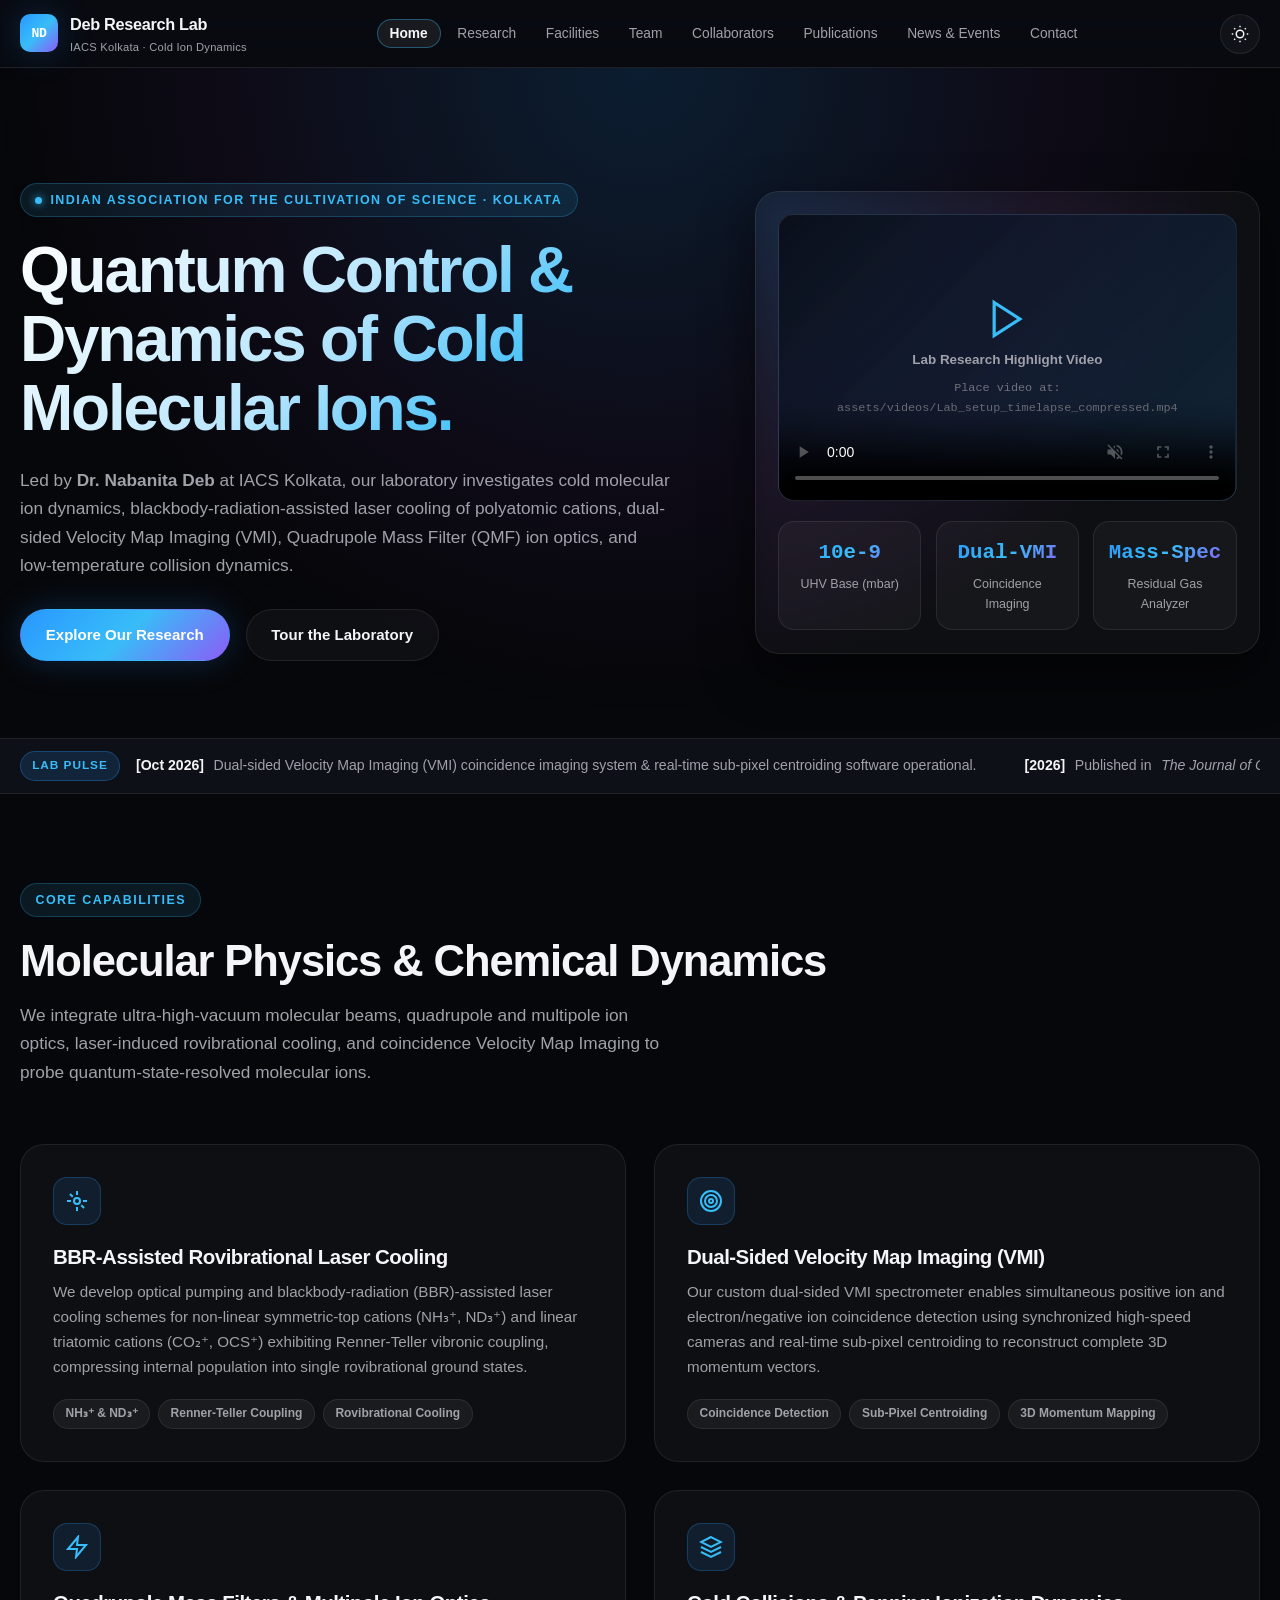
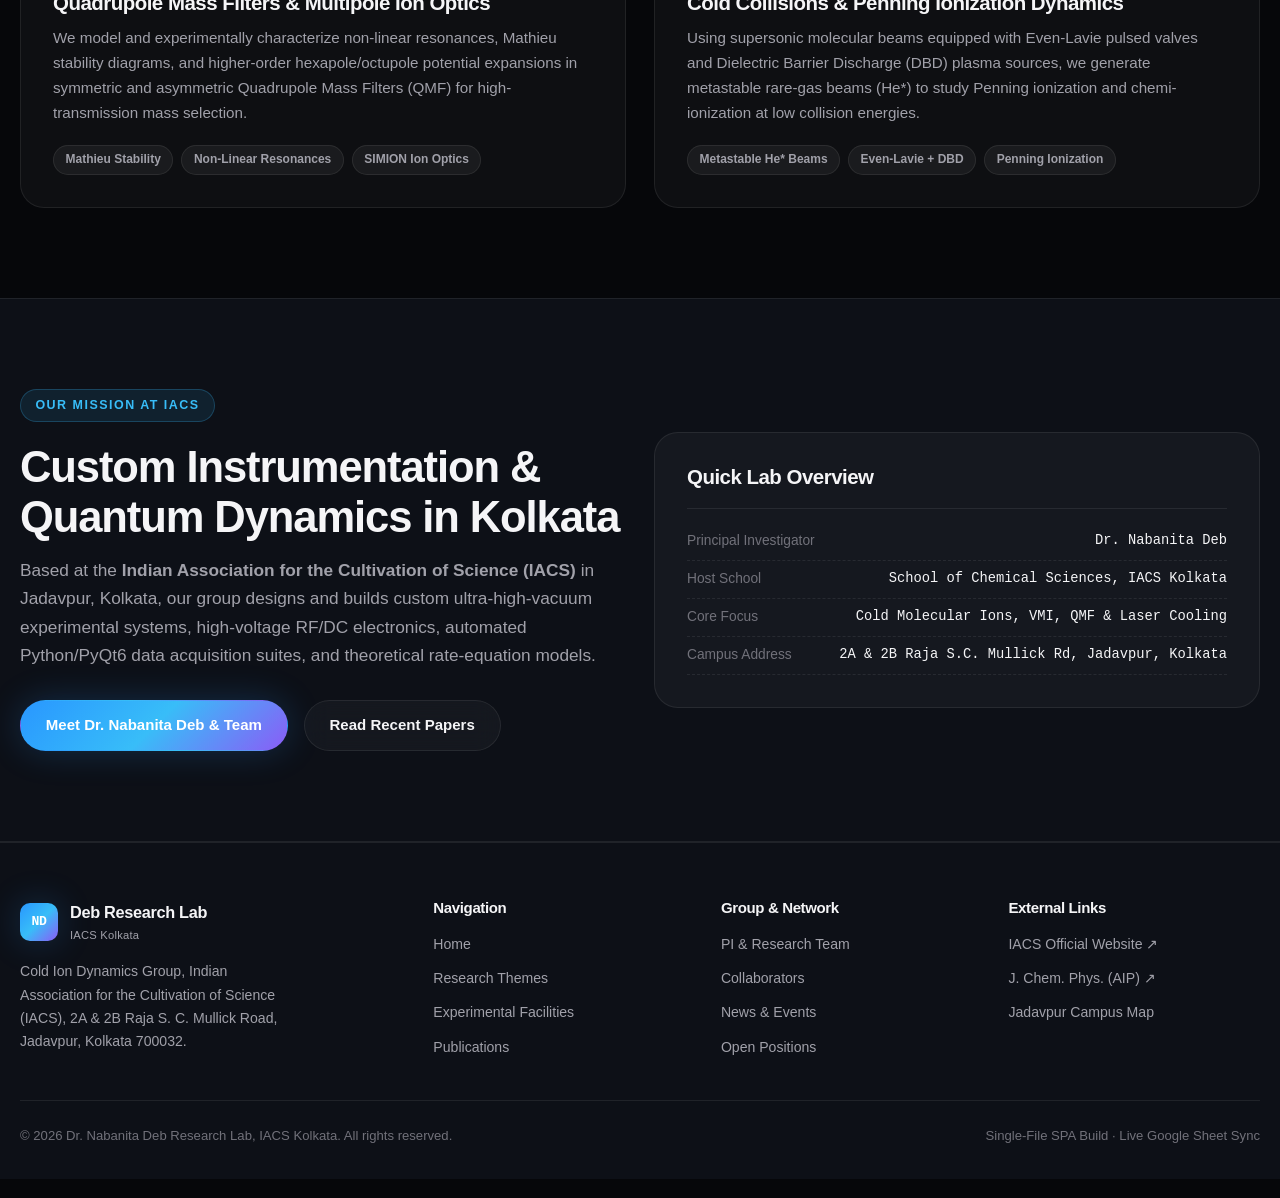
==== commit e243a945: "updated the texts" ====
--- a/index.html
+++ b/index.html
@@ -3,8 +3,8 @@
 <head>
   <meta charset="UTF-8" />
   <meta name="viewport" content="width=device-width, initial-scale=1.0" />
-  <title>Cold Ion &amp; Molecular Spectroscopy Lab | Dr. Nabanita Deb | IACS Kolkata</title>
-  <meta name="description" content="Cold Ion & Molecular Spectroscopy Research Group led by Dr. Nabanita Deb at the Indian Association for the Cultivation of Science (IACS), Jadavpur, Kolkata." />
+  <title>Cold Ion Dynamics Lab | Dr. Nabanita Deb | IACS Kolkata</title>
+  <meta name="description" content="Cold Ion Dynamics Research Group led by Dr. Nabanita Deb at the Indian Association for the Cultivation of Science (IACS), Jadavpur, Kolkata." />
 
   <style>
     /* ==========================================================================
@@ -1145,10 +1145,10 @@
   <header class="site-header">
     <div class="container nav-container">
       <a href="#home" class="brand" data-nav="home">
-        <div class="brand-mark">VMI</div>
+        <div class="brand-mark">ND</div>
         <div class="brand-text">
           Deb Research Lab
-          <span>IACS Kolkata · Cold Ion Spectroscopy</span>
+          <span>IACS Kolkata · Cold Ion Dynamics</span>
         </div>
       </a>
 
@@ -1192,7 +1192,7 @@
               Quantum Control &amp; Dynamics of Cold Molecular Ions.
             </h1>
             <p class="section-subtitle">
-              Led by <strong>Dr. Nabanita Deb</strong> at IACS Kolkata, our laboratory investigates cold molecular ion spectroscopy, blackbody-radiation-assisted laser cooling of polyatomic cations, dual-sided Velocity Map Imaging (VMI), Quadrupole Mass Filter (QMF) ion optics, and low-temperature collision dynamics.
+              Led by <strong>Dr. Nabanita Deb</strong> at IACS Kolkata, our laboratory investigates cold molecular ion dynamics, blackbody-radiation-assisted laser cooling of polyatomic cations, dual-sided Velocity Map Imaging (VMI), Quadrupole Mass Filter (QMF) ion optics, and low-temperature collision dynamics.
             </p>
             <div class="btn-group">
               <a href="#research" class="btn btn-primary">Explore Our Research</a>
@@ -1251,12 +1251,12 @@
           <span class="ticker-badge">Lab Pulse</span>
           <div class="ticker-viewport">
             <div class="ticker-track">
-              <span class="ticker-item"><strong>[Oct 2026]</strong> Dual-sided Velocity Map Imaging (VMI) coincidence spectrometer &amp; real-time sub-pixel centroiding software operational.</span>
+              <span class="ticker-item"><strong>[Oct 2026]</strong> Dual-sided Velocity Map Imaging (VMI) coincidence imaging system &amp; real-time sub-pixel centroiding software operational.</span>
               <span class="ticker-item"><strong>[2026]</strong> Published in <em>The Journal of Chemical Physics</em>: BBR-assisted rovibrational cooling of symmetric-top molecular ions NH₃⁺ and ND₃⁺.</span>
               <span class="ticker-item"><strong>[2026]</strong> Published in <em>Int. J. Mass Spectrom.</em>: Influence of octupole field on quadrupole mass filter performance in the second stability zone.</span>
               <span class="ticker-item"><strong>[Openings]</strong> Motivated PhD candidates (CSIR-NET / GATE / INSPIRE) &amp; Postdoctoral Fellows invited to contact Dr. Nabanita Deb.</span>
               <!-- Duplicate for seamless loop -->
-              <span class="ticker-item"><strong>[Oct 2026]</strong> Dual-sided Velocity Map Imaging (VMI) coincidence spectrometer &amp; real-time sub-pixel centroiding software operational.</span>
+              <span class="ticker-item"><strong>[Oct 2026]</strong> Dual-sided Velocity Map Imaging (VMI) coincidence imaging system &amp; real-time sub-pixel centroiding software operational.</span>
               <span class="ticker-item"><strong>[2026]</strong> Published in <em>The Journal of Chemical Physics</em>: BBR-assisted rovibrational cooling of symmetric-top molecular ions NH₃⁺ and ND₃⁺.</span>
             </div>
           </div>
@@ -1344,9 +1344,9 @@
           <div class="grid-2" style="align-items: center;">
             <div class="reveal">
               <div class="eyebrow">Our Mission at IACS</div>
-              <h2 class="section-title">Custom Instrumentation &amp; Quantum Spectroscopy in Kolkata</h2>
+              <h2 class="section-title">Custom Instrumentation &amp; Quantum Dynamics in Kolkata</h2>
               <p class="section-subtitle" style="margin-bottom: 1.2rem;">
-                Based at the <strong>Indian Association for the Cultivation of Science (IACS)</strong> in Jadavpur, Kolkata, our group designs and builds custom ultra-high-vacuum spectrometers, high-voltage RF/DC electronics, automated Python/PyQt6 data acquisition suites, and theoretical rate-equation models.
+                Based at the <strong>Indian Association for the Cultivation of Science (IACS)</strong> in Jadavpur, Kolkata, our group designs and builds custom ultra-high-vacuum experimental systems, high-voltage RF/DC electronics, automated Python/PyQt6 data acquisition suites, and theoretical rate-equation models.
               </p>
               <div class="btn-group">
                 <a href="#team" class="btn btn-primary">Meet Dr. Nabanita Deb &amp; Team</a>
@@ -1376,7 +1376,7 @@
         <div class="container reveal">
           <div class="eyebrow">Scientific Themes</div>
           <h1 class="hero-title" style="font-size: clamp(2.1rem, 4.2vw, 3.6rem);">
-            Cold Molecular Ion Spectroscopy &amp; Reaction Dynamics
+            Cold Molecular Ion Dynamics &amp; Chemical Reactions
           </h1>
           <p class="section-subtitle">
             Our research bridges experimental chemical physics—supersonic molecular beams, RF ion guides, and coincidence Velocity Map Imaging—with rigorous quantum-mechanical modeling of polyatomic ions.
@@ -1642,7 +1642,7 @@
                 </svg>
                 <span class="placeholder-caption">assets/images/instrument/fillament.JPG</span>
               </div>
-              <h3>Laser Spectroscopy &amp; Computational Modeling Suite</h3>
+              <h3>Laser-Controlled Ion Dynamics &amp; Computational Modeling Suite</h3>
               <p>
                 Optical tables for laser photoionization, photodissociation, and rovibrational optical pumping, backed by dedicated scientific workstations for SIMION potential array refinement and quantum rate-equation modeling.
               </p>
@@ -1731,7 +1731,7 @@
               <span class="tag">Postdoctoral Fellow</span>
               <h3 style="margin-top: 0.75rem;">Postdoctoral Research Fellow</h3>
               <p style="margin-bottom: 0.75rem;">
-                Investigating cold molecular ion spectroscopy, Velocity Map Imaging coincidence dynamics, and supersonic molecular beam collision experiments.
+                Investigating cold molecular ion dynamics, Velocity Map Imaging coincidence dynamics, and supersonic molecular beam collision experiments.
               </p>
               <span class="placeholder-caption">School of Chemical Sciences · IACS Kolkata</span>
             </article>
@@ -1835,7 +1835,7 @@
               <span class="tag">Doctoral Researcher</span>
               <h3 style="margin-top: 0.75rem;">Snigdha Bose</h3>
               <p style="margin-bottom: 0.75rem;">
-                Exploring multipole field effects, radial asymmetry in quadrupole ion optics, and experimental molecular beam spectroscopy.
+                Exploring multipole field effects, radial asymmetry in quadrupole ion optics, and molecular beam ion dynamics.
               </p>
               <span class="placeholder-caption">Researcher · IACS Kolkata</span>
             </article>
@@ -1907,7 +1907,7 @@
               </p>
               <div class="tag-list">
                 <span class="tag">Quadrupole Ion Optics</span>
-                <span class="tag">Molecular Spectroscopy</span>
+                <span class="tag">Cold-Ion Dynamics</span>
                 <span class="tag">Co-Author (JASMS &amp; IJMS)</span>
               </div>
             </article>
@@ -1920,7 +1920,7 @@
                 Joint Experimental Campaigns &amp; Instrumentation Exchange
               </p>
               <p>
-                Collaborative experimental campaigns, high-voltage instrumentation testing, and academic exchange with premier Indian laboratories in molecular beam spectroscopy and chemical dynamics.
+                Collaborative experimental campaigns, high-voltage instrumentation testing, and academic exchange with premier Indian laboratories in cold-ion and molecular-beam dynamics.
               </p>
               <div class="tag-list">
                 <span class="tag">Joint Experiments</span>
@@ -2030,7 +2030,7 @@
                 <span class="pub-year">October 2026</span>
                 <span class="tag">Dual-Sided VMI &amp; Cold Collisions</span>
               </div>
-              <h3>Dual-Sided VMI Coincidence Spectrometer &amp; Metastable He* Collision Studies</h3>
+              <h3>Dual-Sided VMI Coincidence Imaging &amp; Metastable He* Collision Studies</h3>
               <p>
                 Integration of our dual-sided Velocity Map Imaging setup featuring positive ion and electron/negative ion coincidence detection, dual Basler ace acA1300-60gm cameras, and CAN-bus automated 8-channel iseg EHS-80 HV control alongside crossed-beam Penning ionization modeling.
               </p>
@@ -2197,14 +2197,14 @@
       <div class="footer-grid">
         <div class="footer-col">
           <a href="#home" class="brand" style="margin-bottom: 1rem;">
-            <div class="brand-mark">VMI</div>
+            <div class="brand-mark">ND</div>
             <div class="brand-text">
               Deb Research Lab
               <span>IACS Kolkata</span>
             </div>
           </a>
           <p style="color: var(--text-secondary); font-size: 0.88rem; max-width: 34ch;">
-            Cold Ion &amp; Molecular Spectroscopy Group, Indian Association for the Cultivation of Science (IACS), 2A &amp; 2B Raja S. C. Mullick Road, Jadavpur, Kolkata 700032.
+            Cold Ion Dynamics Group, Indian Association for the Cultivation of Science (IACS), 2A &amp; 2B Raja S. C. Mullick Road, Jadavpur, Kolkata 700032.
           </p>
         </div>
 
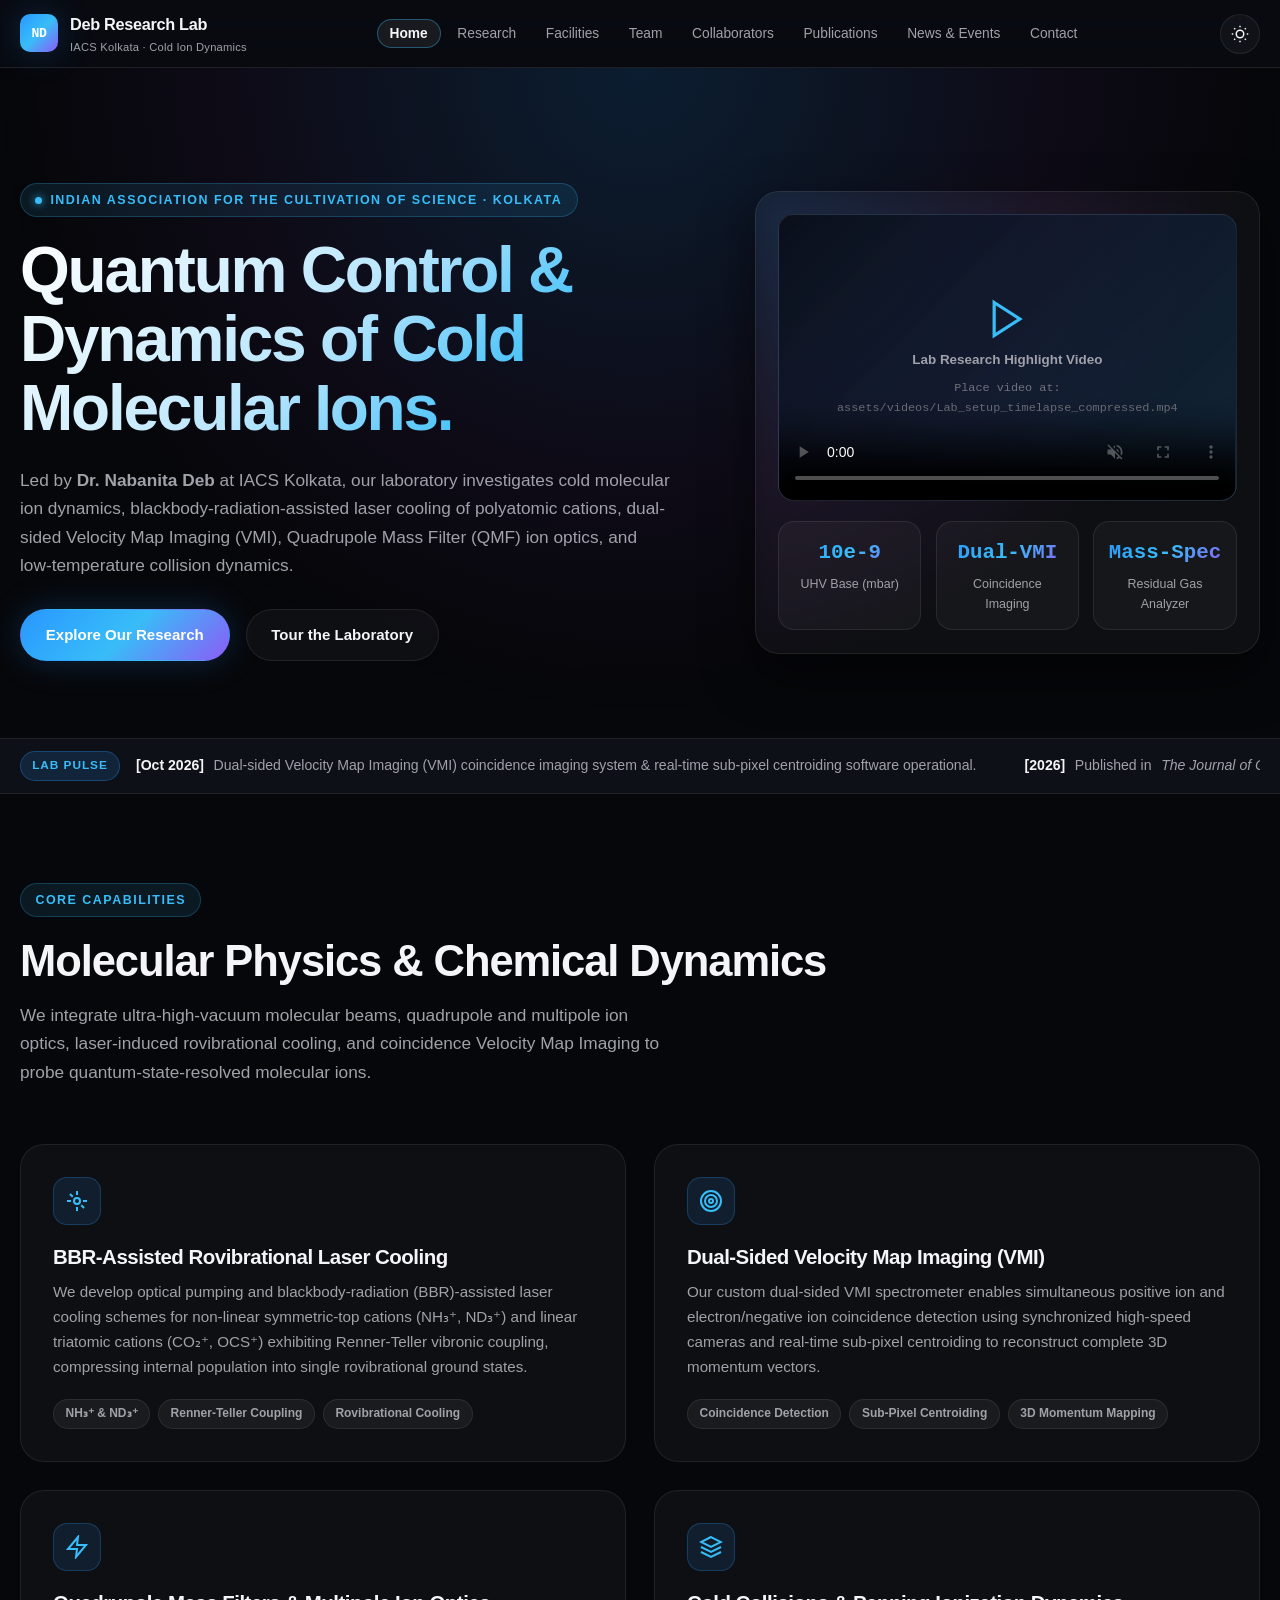
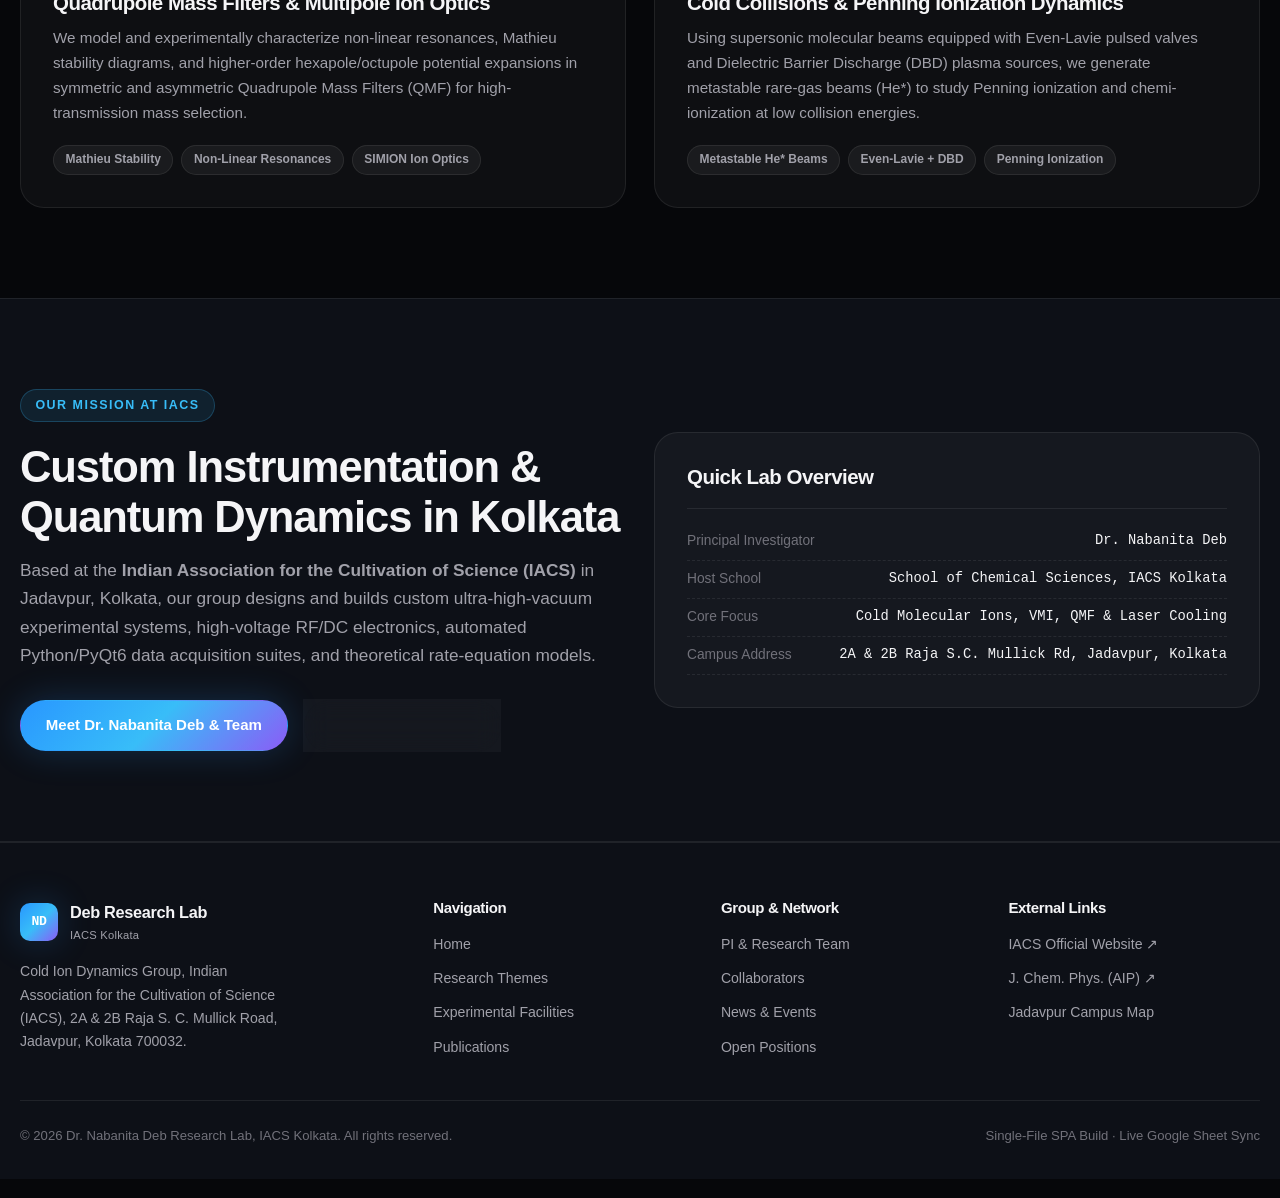
==== commit 3d983ec1: "photo update" ====
--- a/index.html
+++ b/index.html
@@ -1666,7 +1666,7 @@
         <div class="container reveal">
           <div class="eyebrow">People</div>
           <h1 class="hero-title" style="font-size: clamp(2.1rem, 4.2vw, 3.6rem);">
-            Principal Investigator, Postdocs &amp; PhD Scholars
+            Principal Investigator, Postdocs, PhD Scholars &amp; Students
           </h1>
           <p class="section-subtitle">
             Meet the experimentalists and chemical physicists driving cold molecular ion research at the Indian Association for the Cultivation of Science (IACS), Kolkata.
@@ -1753,18 +1753,45 @@
         </div>
       </div>
 
-      <!-- Doctoral Scholars & Group Members (With Photos) -->
+      <!-- Current PhD Students -->
       <div class="section">
         <div class="container">
           <div class="section-header reveal">
             <div class="eyebrow">Doctoral Researchers</div>
-            <h2 class="section-title">PhD Scholars &amp; Research Members</h2>
-            <p class="section-subtitle">
-              Place student photos in <code>assets/images/team/</code> (or replace the <code>src</code> URL in each card) to display portraits.
-            </p>
+            <h2 class="section-title">PhD Students</h2>
           </div>
 
           <div class="grid-3">
+            <!-- Anushree Dutta -->
+            <article class="card tilt-card reveal">
+              <div class="member-photo-frame">
+                <img src="assets/images/team/anushree-dutta.jpg" alt="Anushree Dutta" onerror="this.style.display='none'" />
+                <div class="member-avatar">AD</div>
+                <span class="placeholder-caption">assets/images/team/anushree-dutta.jpg</span>
+              </div>
+              <span class="tag">Doctoral Researcher</span>
+              <h3 style="margin-top: 0.75rem;">Anushree Dutta</h3>
+              <p style="margin-bottom: 0.75rem;">
+                Investigating higher-order octupole fields in Quadrupole Mass Filters operating in the second stability zone and spectral response of push–pull chromophores.
+              </p>
+              <span class="placeholder-caption">First Author (JPCA &amp; IJMS) · IACS Kolkata</span>
+            </article>
+
+            <!-- Sukanya Jana -->
+            <article class="card tilt-card reveal">
+              <div class="member-photo-frame">
+                <img src="assets/images/team/sukanya-jana.jpg" alt="Sukanya Jana" onerror="this.style.display='none'" />
+                <div class="member-avatar">SJ</div>
+                <span class="placeholder-caption">assets/images/team/sukanya-jana.jpg</span>
+              </div>
+              <span class="tag">Doctoral Researcher</span>
+              <h3 style="margin-top: 0.75rem;">Sukanya Jana</h3>
+              <p style="margin-bottom: 0.75rem;">
+                Researching radial and rod asymmetry in linear Quadrupole Mass Filters, multipole field distortions, stability zones, and transmission resolution enhancement.
+              </p>
+              <span class="placeholder-caption">First Author (JASMS &amp; IJMS) · IACS Kolkata</span>
+            </article>
+
             <!-- Archisman Sinha -->
             <article class="card tilt-card reveal">
               <div class="member-photo-frame">
@@ -1779,37 +1806,30 @@
               </p>
               <span class="placeholder-caption">M.Sc. Chemistry (SPPU Pune) · PhD Fellow, IACS</span>
             </article>
-
-            <!-- Sukanya Jana -->
-            <article class="card tilt-card reveal">
-              <div class="member-photo-frame">
-                <img src="assets/images/team/sukanya-jana.jpg" alt="Sukanya Jana" onerror="this.style.display='none'" />
-                <div class="member-avatar">SJ</div>
-                <span class="placeholder-caption">assets/images/team/sukanya-jana.jpg</span>
-              </div>
-              <span class="tag">Doctoral Researcher</span>
-              <h3 style="margin-top: 0.75rem;">Sukanya Jana</h3>
-              <p style="margin-bottom: 0.75rem;">
-                Researching radial and rod asymmetry in linear Quadrupole Mass Filters, multipole field distortions, stability zones, and transmission resolution enhancement.
-              </p>
-              <span class="placeholder-caption">First Author (JASMS &amp; IJMS) · IACS Kolkata</span>
-            </article>
-
-            <!-- Anushree Dutta -->
-            <article class="card tilt-card reveal">
-              <div class="member-photo-frame">
-                <img src="assets/images/team/anushree-dutta.jpg" alt="Anushree Dutta" onerror="this.style.display='none'" />
-                <div class="member-avatar">AD</div>
-                <span class="placeholder-caption">assets/images/team/anushree-dutta.jpg</span>
-              </div>
-              <span class="tag">Doctoral Researcher</span>
-              <h3 style="margin-top: 0.75rem;">Anushree Dutta</h3>
-              <p style="margin-bottom: 0.75rem;">
-                Investigating higher-order octupole fields in Quadrupole Mass Filters operating in the second stability zone and spectral response of push–pull chromophores.
-              </p>
-              <span class="placeholder-caption">First Author (JPCA &amp; IJMS) · IACS Kolkata</span>
-            </article>
-
+          </div>
+        </div>
+      </div>
+
+      <!-- Master's and Project Students -->
+      <div class="section section-alt">
+        <div class="container">
+          <div class="section-header reveal">
+            <div class="eyebrow">Student Researchers</div>
+            <h2 class="section-title">Master &amp; Project Students</h2>
+            <p class="section-subtitle">Master's and project student profiles will be added soon.</p>
+          </div>
+        </div>
+      </div>
+
+      <!-- Past Group Members -->
+      <div class="section">
+        <div class="container">
+          <div class="section-header reveal">
+            <div class="eyebrow">Alumni</div>
+            <h2 class="section-title">Past Members</h2>
+          </div>
+
+          <div class="grid-3">
             <!-- Sayel Chakraborty -->
             <article class="card tilt-card reveal">
               <div class="member-photo-frame">
@@ -1817,7 +1837,7 @@
                 <div class="member-avatar">SC</div>
                 <span class="placeholder-caption">assets/images/team/sayel-chakraborty.jpg</span>
               </div>
-              <span class="tag">Doctoral Researcher</span>
+              <span class="tag">Past PhD Researcher</span>
               <h3 style="margin-top: 0.75rem;">Sayel Chakraborty</h3>
               <p style="margin-bottom: 0.75rem;">
                 Investigating quadrupole mass filter stability, laser-induced rovibrational cooling schemes, and molecular ion dynamics in trapped-ion and beam environments.
@@ -1832,25 +1852,10 @@
                 <div class="member-avatar">SB</div>
                 <span class="placeholder-caption">assets/images/team/snigdha-bose.jpg</span>
               </div>
-              <span class="tag">Doctoral Researcher</span>
+              <span class="tag">Past PhD Researcher</span>
               <h3 style="margin-top: 0.75rem;">Snigdha Bose</h3>
               <p style="margin-bottom: 0.75rem;">
                 Exploring multipole field effects, radial asymmetry in quadrupole ion optics, and molecular beam ion dynamics.
-              </p>
-              <span class="placeholder-caption">Researcher · IACS Kolkata</span>
-            </article>
-
-            <!-- Santu Nath -->
-            <article class="card tilt-card reveal">
-              <div class="member-photo-frame">
-                <img src="assets/images/team/santu-nath.jpg" alt="Santu Nath" onerror="this.style.display='none'" />
-                <div class="member-avatar">SN</div>
-                <span class="placeholder-caption">assets/images/team/santu-nath.jpg</span>
-              </div>
-              <span class="tag">Research Member</span>
-              <h3 style="margin-top: 0.75rem;">Santu Nath</h3>
-              <p style="margin-bottom: 0.75rem;">
-                Studying electrode rod asymmetry, field distortions, and ion transmission characteristics in linear quadrupole mass filters.
               </p>
               <span class="placeholder-caption">Researcher · IACS Kolkata</span>
             </article>
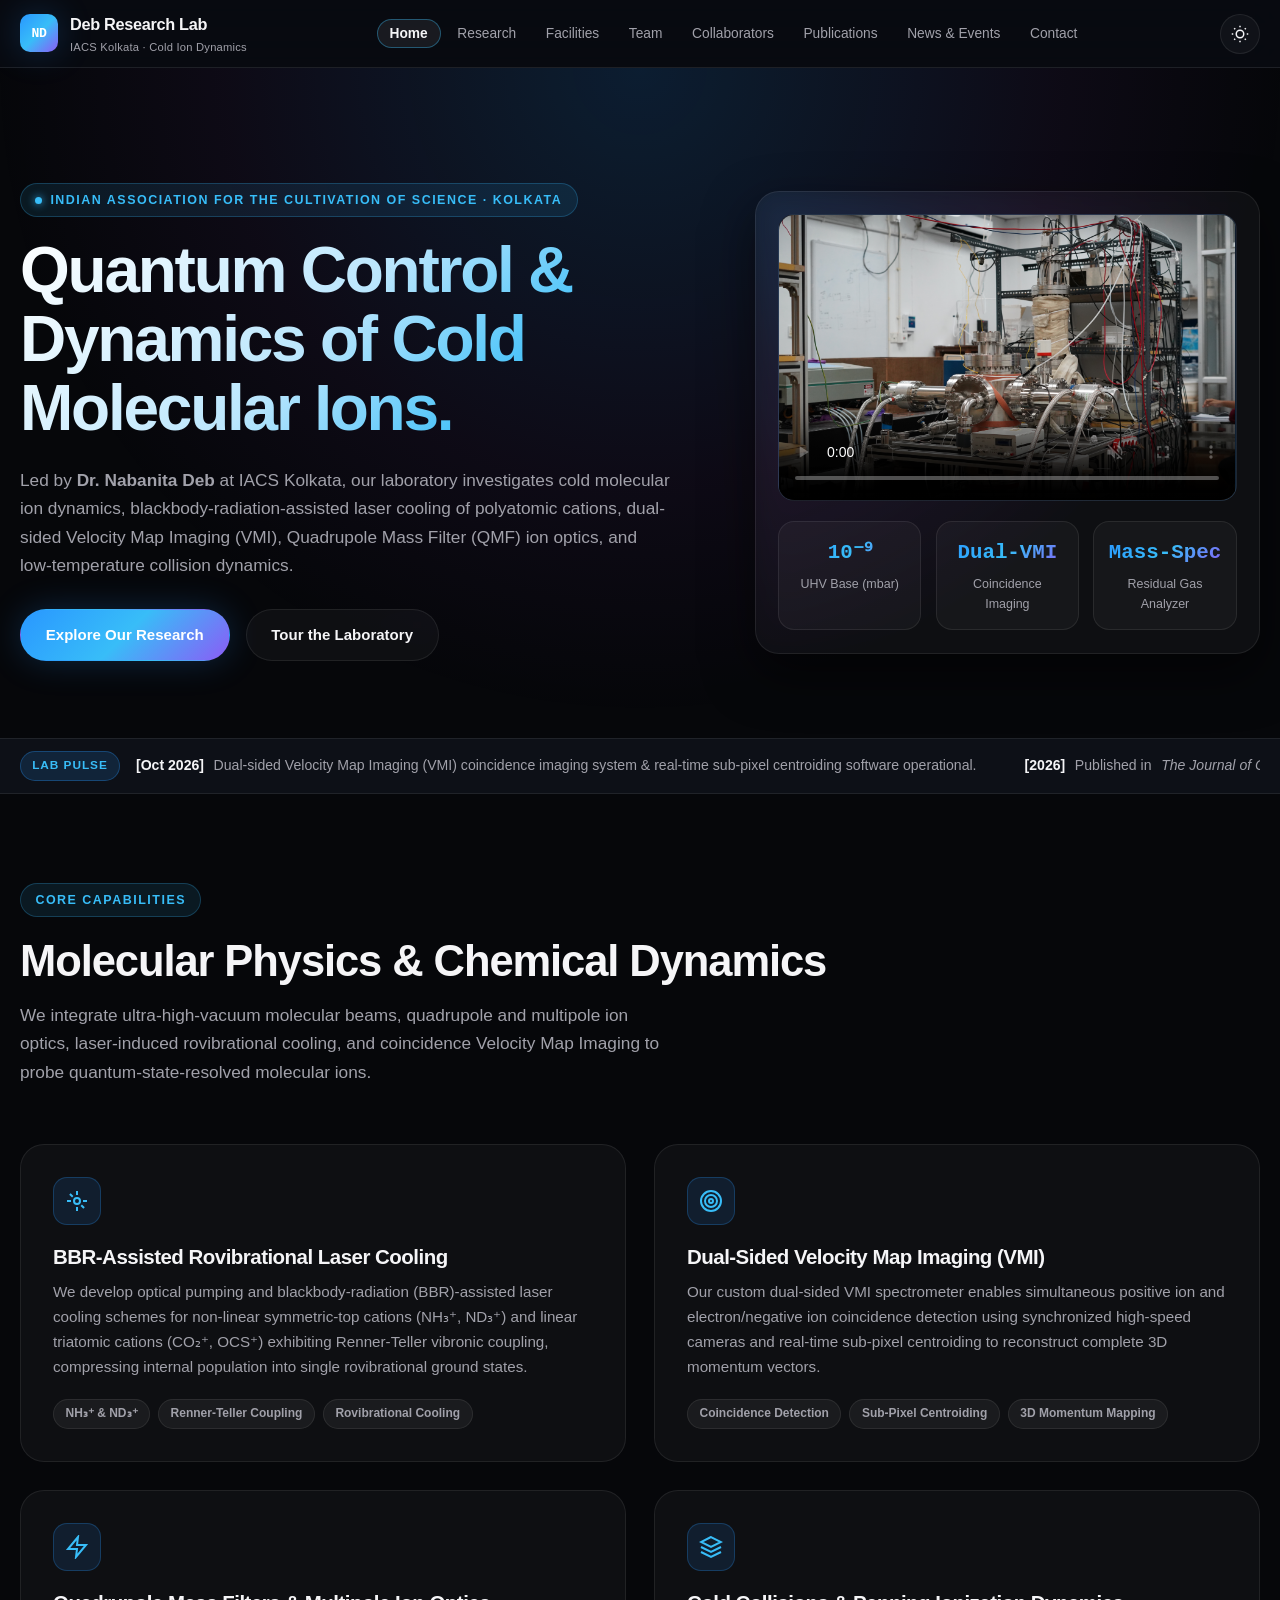
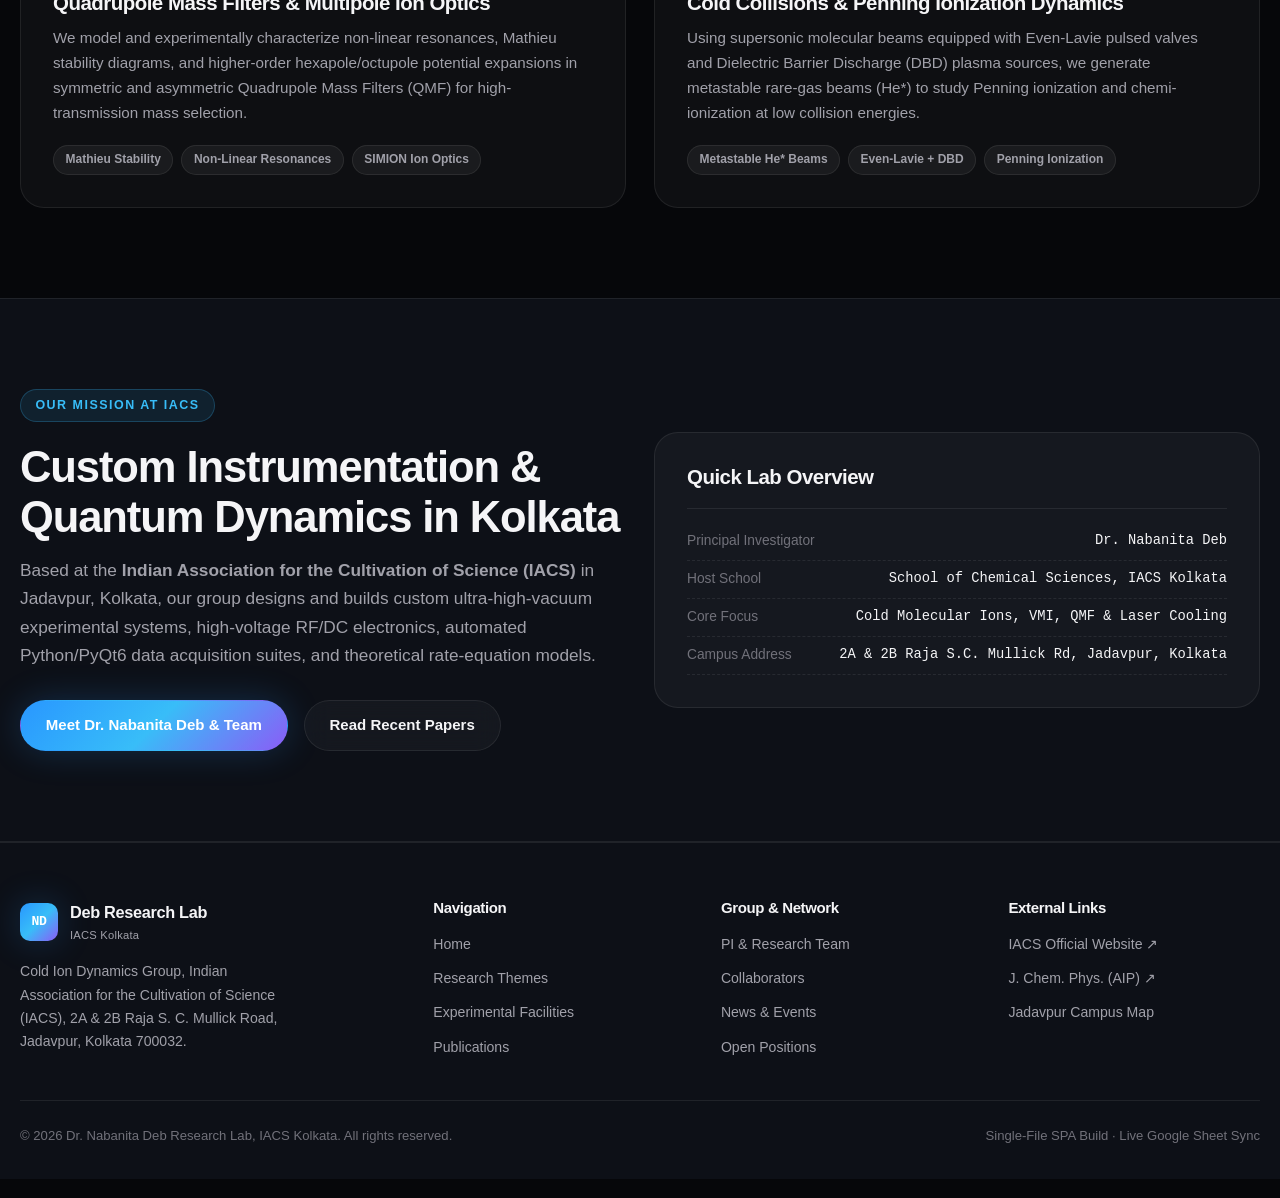
==== commit 31157b61: "updated" ====
--- a/index.html
+++ b/index.html
@@ -576,8 +576,8 @@
       font-size: 0.95rem;
     }
 
-    /* Media Placeholders */
-    .media-placeholder {
+    /* Media Frames */
+    .media-frame {
       position: relative;
       width: 100%;
       aspect-ratio: 16 / 10;
@@ -594,7 +594,7 @@
       text-align: center;
     }
 
-    .media-placeholder img {
+    .media-frame img {
       position: absolute;
       inset: 0;
       width: 100%;
@@ -603,12 +603,11 @@
       z-index: 2;
     }
 
-    .placeholder-caption {
-      font-family: var(--font-mono);
-      font-size: 0.74rem;
-      color: var(--text-muted);
-      margin-top: 0.5rem;
-      display: inline-block;
+    .profile-meta {
+      display: block;
+      margin-top: 0.65rem;
+      color: var(--text-secondary);
+      font-size: 0.86rem;
     }
 
     /* Tags & Specs */
@@ -771,7 +770,7 @@
       align-items: start;
     }
 
-    .avatar-placeholder {
+    .profile-photo-frame {
       width: 100%;
       aspect-ratio: 4 / 5;
       border-radius: var(--radius-lg);
@@ -785,7 +784,7 @@
       overflow: hidden;
     }
 
-    .avatar-placeholder img {
+    .profile-photo-frame img {
       position: absolute;
       inset: 0;
       width: 100%;
@@ -1178,7 +1177,7 @@
 
   <main>
     <!-- ======================================================================
-         1. HOME VIEW (#home) — UPDATED WITH HERO VIDEO
+         1. HOME VIEW (#home)
          ====================================================================== -->
     <section id="view-home" class="page-view active">
       <div class="hero">
@@ -1200,36 +1199,32 @@
             </div>
           </div>
 
-          <!-- Hero Video Card (Replaced First Image/Schematic with Video) -->
           <div class="hero-visual tilt-card reveal">
             <div class="hero-video-frame">
-              <!-- Replace "assets/videos/Lab_setup_timelapse_compressed.mp4" with your actual video path or URL -->
               <video
                 autoplay
                 muted
                 loop
                 playsinline
                 controls
-                poster="assets/images/uhv-chamber.jpg"
+                poster="assets/images/instrument/UHV%20chamber.JPG"
               >
                 <source src="assets/videos/Lab_setup_timelapse_compressed.mp4" type="video/mp4" />
-                <source src="assets/videos/Lab_setup_timelapse_compressed.webm" type="video/webm" />
                 Your browser does not support HTML5 video.
               </video>
 
-              <!-- Fallback label shown behind video until video file is placed at assets/videos/Lab_setup_timelapse_compressed.mp4 -->
               <div class="video-fallback-caption">
                 <svg width="44" height="44" viewBox="0 0 24 24" fill="none" stroke="var(--accent-cyan)" stroke-width="1.75" style="margin-bottom: 0.5rem;">
                   <polygon points="5 3 19 12 5 21 5 3"></polygon>
                 </svg>
-                <strong>Lab Research Highlight Video</strong>
-                <span class="placeholder-caption">Place video at: assets/videos/Lab_setup_timelapse_compressed.mp4</span>
+                <strong>Inside the Cold Ion Dynamics Laboratory</strong>
+                <span>Laboratory setup and experimental instrumentation at IACS Kolkata.</span>
               </div>
             </div>
 
             <div class="stats-grid">
               <div class="stat-card">
-                <div class="stat-value">10e-9</div>
+                <div class="stat-value">10⁻⁹</div>
                 <div class="stat-label">UHV Base (mbar)</div>
               </div>
               <div class="stat-card">
@@ -1572,12 +1567,11 @@
           <div class="grid-2">
             <!-- Facility 1 -->
             <article class="card tilt-card reveal">
-              <div class="media-placeholder">
+              <div class="media-frame">
                 <img src="assets/images/instrument/UHV%20chamber.JPG" alt="UHV chamber" onerror="this.style.display='none'" />
                 <svg width="56" height="56" viewBox="0 0 24 24" fill="none" stroke="var(--accent-cyan)" stroke-width="1.6">
                   <circle cx="12" cy="12" r="9"/><circle cx="12" cy="12" r="4"/><path d="M12 3v2M12 19v2M3 12h2M19 12h2"/>
                 </svg>
-                <span class="placeholder-caption">assets/images/instrument/UHV chamber.JPG</span>
               </div>
               <h3>UHV Chambers &amp; High-Throughput Vacuum System</h3>
               <p>
@@ -1593,12 +1587,11 @@
 
             <!-- Facility 2 -->
             <article class="card tilt-card reveal">
-              <div class="media-placeholder">
+              <div class="media-frame">
                 <img src="assets/images/instrument/SRS%20power%20supply.JPG" alt="SRS power supply for the VMI system" onerror="this.style.display='none'" />
                 <svg width="56" height="56" viewBox="0 0 24 24" fill="none" stroke="var(--accent-violet)" stroke-width="1.6">
                   <circle cx="12" cy="12" r="10"/><circle cx="12" cy="12" r="6"/><circle cx="12" cy="12" r="2"/>
                 </svg>
-                <span class="placeholder-caption">assets/images/instrument/SRS power supply.JPG</span>
               </div>
               <h3>Dual-Sided VMI Detectors &amp; Acquisition Software</h3>
               <p>
@@ -1614,12 +1607,11 @@
 
             <!-- Facility 3 -->
             <article class="card tilt-card reveal">
-              <div class="media-placeholder">
+              <div class="media-frame">
                 <img src="assets/images/instrument/spincore.JPG" alt="SpinCore RF electronics" onerror="this.style.display='none'" />
                 <svg width="56" height="56" viewBox="0 0 24 24" fill="none" stroke="var(--accent-amber)" stroke-width="1.6">
                   <rect x="4" y="4" width="16" height="16" rx="2"/><path d="M9 9h6v6H9zM9 1v3M15 1v3M9 20v3M15 20v3M20 9h3M20 14h3M1 9h3M1 14h3"/>
                 </svg>
-                <span class="placeholder-caption">assets/images/instrument/spincore.JPG</span>
               </div>
               <h3>High-Voltage Power Supplies &amp; Custom RF/DC Electronics</h3>
               <p>
@@ -1635,12 +1627,11 @@
 
             <!-- Facility 4 -->
             <article class="card tilt-card reveal">
-              <div class="media-placeholder">
+              <div class="media-frame">
                 <img src="assets/images/instrument/fillament.JPG" alt="Filament on the laser table" onerror="this.style.display='none'" />
                 <svg width="56" height="56" viewBox="0 0 24 24" fill="none" stroke="var(--accent-emerald)" stroke-width="1.6">
                   <path d="M2 12h20M16 6l6 6-6 6M8 6l-6 6 6 6"/>
                 </svg>
-                <span class="placeholder-caption">assets/images/instrument/fillament.JPG</span>
               </div>
               <h3>Laser-Controlled Ion Dynamics &amp; Computational Modeling Suite</h3>
               <p>
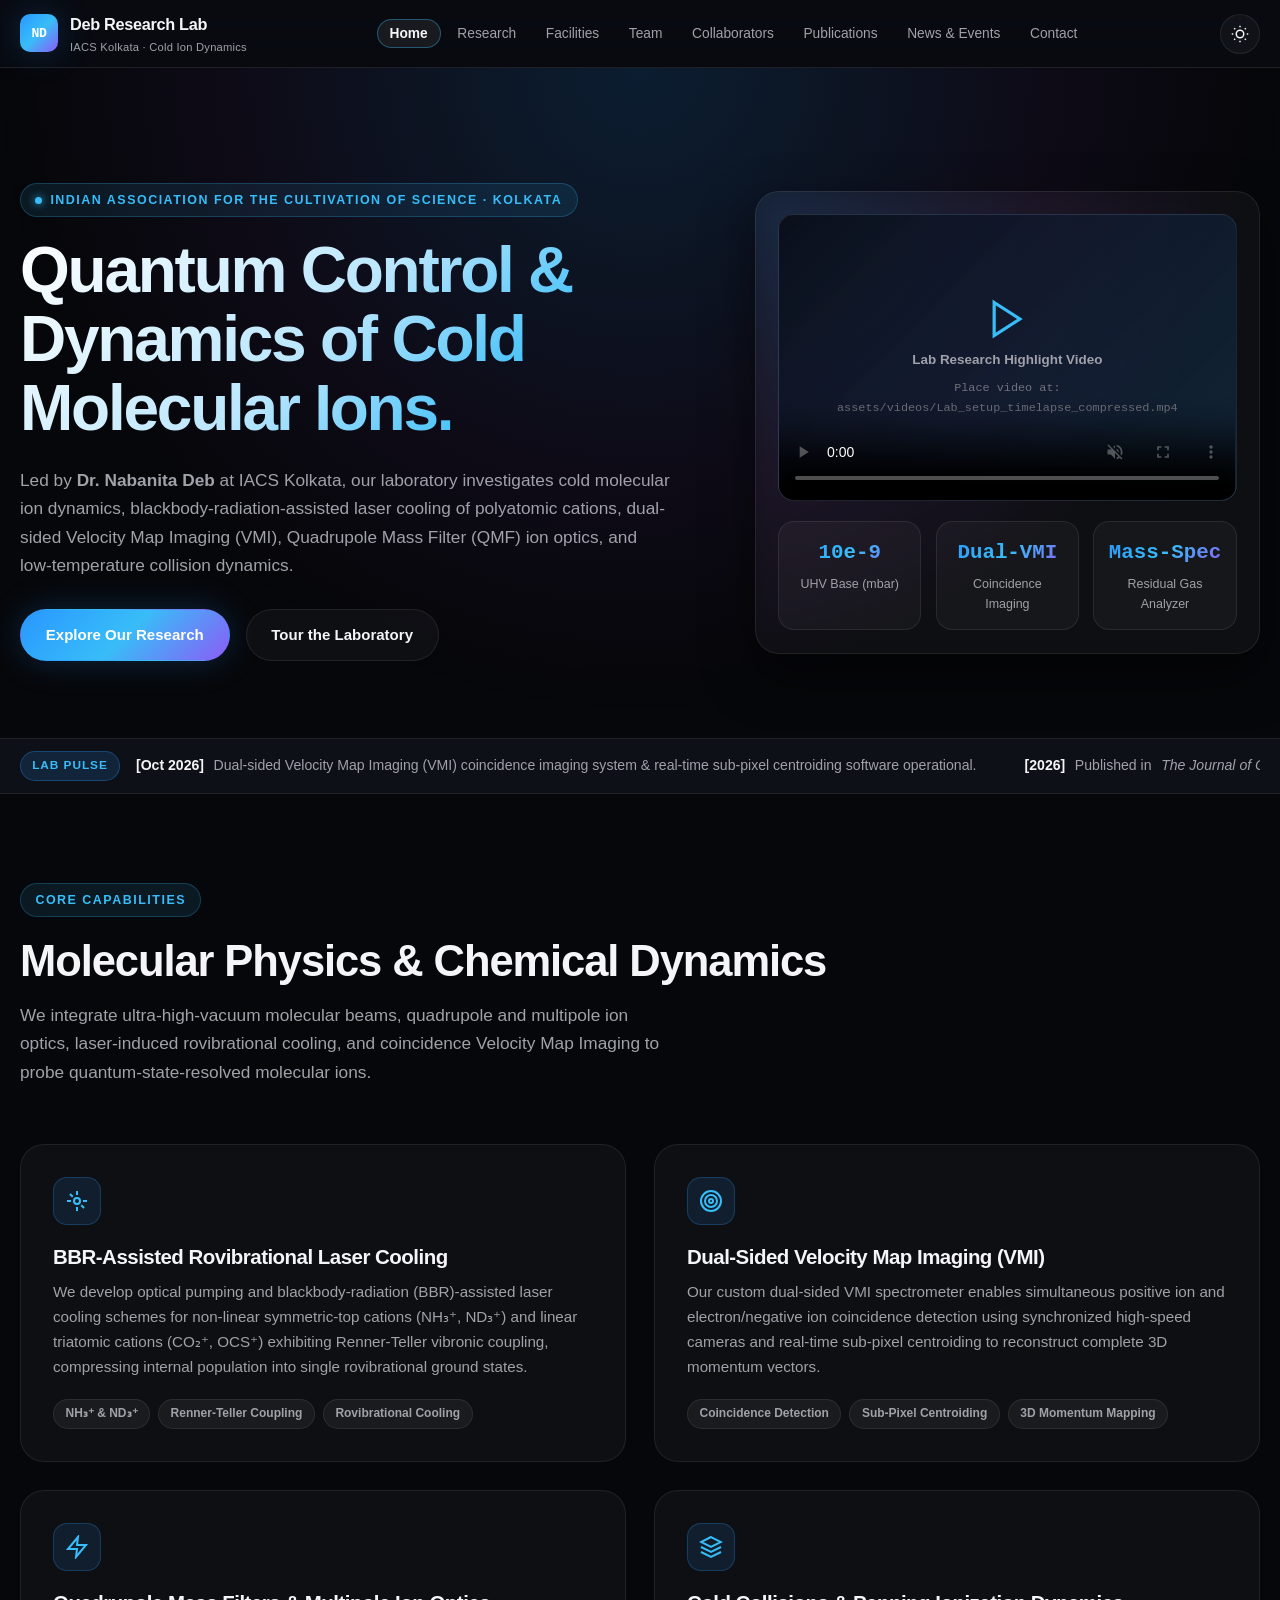
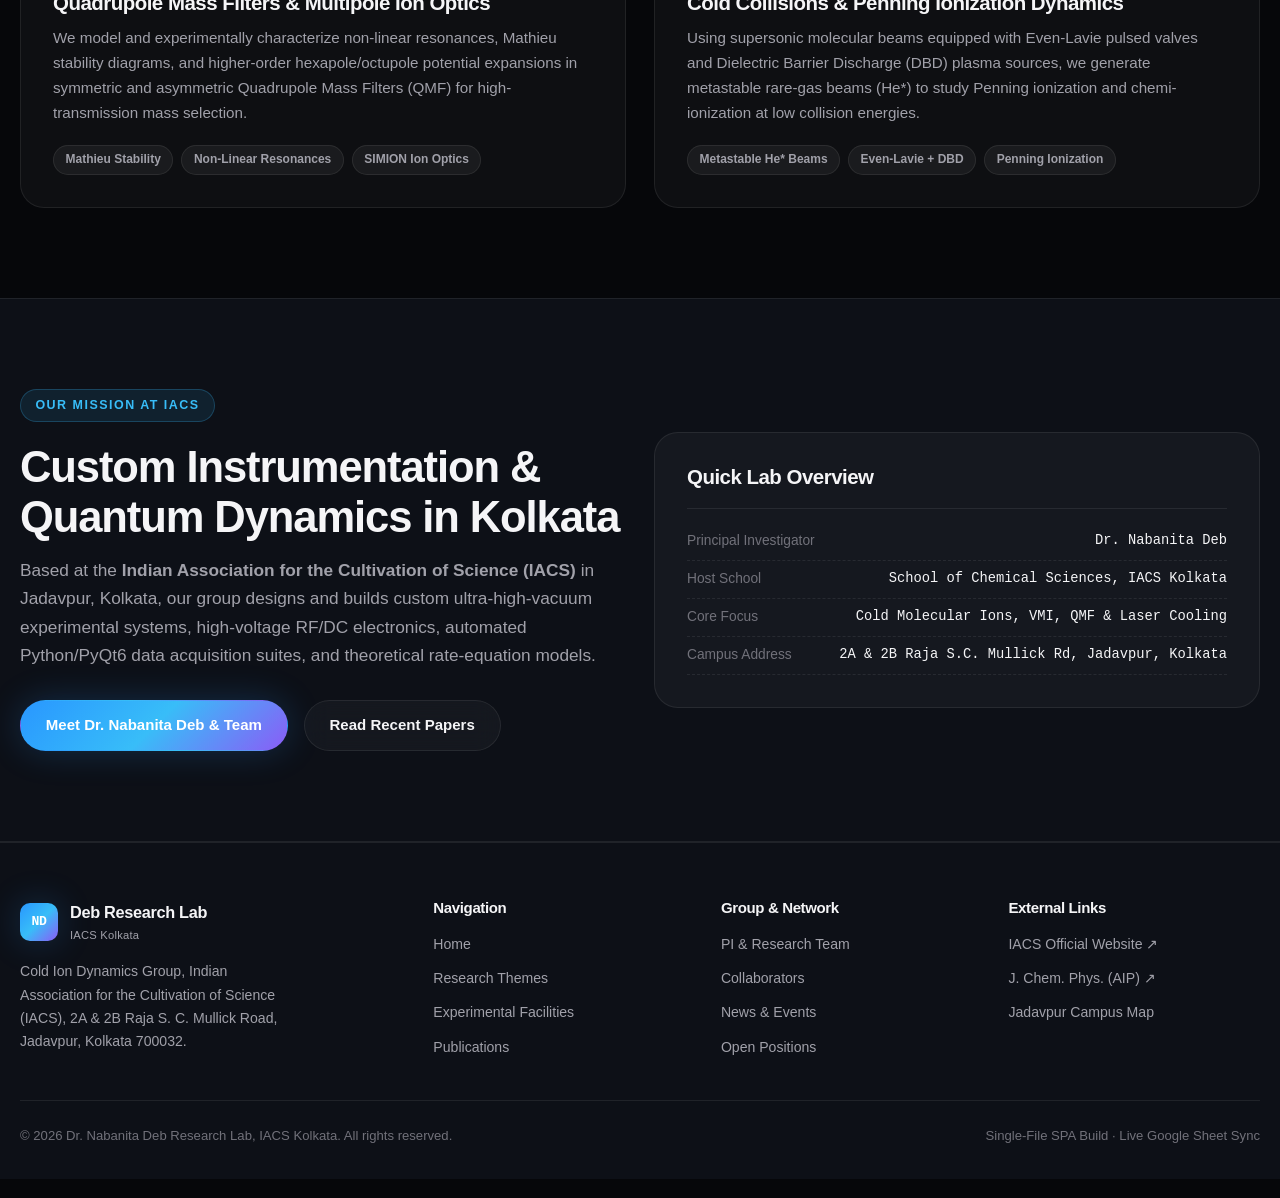
==== commit 2d7c0ebd: "ok" ====
--- a/index.html
+++ b/index.html
@@ -576,8 +576,8 @@
       font-size: 0.95rem;
     }
 
-    /* Media Frames */
-    .media-frame {
+    /* Media Placeholders */
+    .media-placeholder {
       position: relative;
       width: 100%;
       aspect-ratio: 16 / 10;
@@ -594,7 +594,7 @@
       text-align: center;
     }
 
-    .media-frame img {
+    .media-placeholder img {
       position: absolute;
       inset: 0;
       width: 100%;
@@ -603,11 +603,12 @@
       z-index: 2;
     }
 
-    .profile-meta {
-      display: block;
-      margin-top: 0.65rem;
-      color: var(--text-secondary);
-      font-size: 0.86rem;
+    .placeholder-caption {
+      font-family: var(--font-mono);
+      font-size: 0.74rem;
+      color: var(--text-muted);
+      margin-top: 0.5rem;
+      display: inline-block;
     }
 
     /* Tags & Specs */
@@ -770,7 +771,7 @@
       align-items: start;
     }
 
-    .profile-photo-frame {
+    .avatar-placeholder {
       width: 100%;
       aspect-ratio: 4 / 5;
       border-radius: var(--radius-lg);
@@ -784,7 +785,7 @@
       overflow: hidden;
     }
 
-    .profile-photo-frame img {
+    .avatar-placeholder img {
       position: absolute;
       inset: 0;
       width: 100%;
@@ -1177,7 +1178,7 @@
 
   <main>
     <!-- ======================================================================
-         1. HOME VIEW (#home)
+         1. HOME VIEW (#home) — UPDATED WITH HERO VIDEO
          ====================================================================== -->
     <section id="view-home" class="page-view active">
       <div class="hero">
@@ -1199,32 +1200,36 @@
             </div>
           </div>
 
+          <!-- Hero Video Card (Replaced First Image/Schematic with Video) -->
           <div class="hero-visual tilt-card reveal">
             <div class="hero-video-frame">
+              <!-- Replace "assets/videos/Lab_setup_timelapse_compressed.mp4" with your actual video path or URL -->
               <video
                 autoplay
                 muted
                 loop
                 playsinline
                 controls
-                poster="assets/images/instrument/UHV%20chamber.JPG"
+                poster="assets/images/uhv-chamber.jpg"
               >
                 <source src="assets/videos/Lab_setup_timelapse_compressed.mp4" type="video/mp4" />
+                <source src="assets/videos/Lab_setup_timelapse_compressed.webm" type="video/webm" />
                 Your browser does not support HTML5 video.
               </video>
 
+              <!-- Fallback label shown behind video until video file is placed at assets/videos/Lab_setup_timelapse_compressed.mp4 -->
               <div class="video-fallback-caption">
                 <svg width="44" height="44" viewBox="0 0 24 24" fill="none" stroke="var(--accent-cyan)" stroke-width="1.75" style="margin-bottom: 0.5rem;">
                   <polygon points="5 3 19 12 5 21 5 3"></polygon>
                 </svg>
-                <strong>Inside the Cold Ion Dynamics Laboratory</strong>
-                <span>Laboratory setup and experimental instrumentation at IACS Kolkata.</span>
+                <strong>Lab Research Highlight Video</strong>
+                <span class="placeholder-caption">Place video at: assets/videos/Lab_setup_timelapse_compressed.mp4</span>
               </div>
             </div>
 
             <div class="stats-grid">
               <div class="stat-card">
-                <div class="stat-value">10⁻⁹</div>
+                <div class="stat-value">10e-9</div>
                 <div class="stat-label">UHV Base (mbar)</div>
               </div>
               <div class="stat-card">
@@ -1567,11 +1572,12 @@
           <div class="grid-2">
             <!-- Facility 1 -->
             <article class="card tilt-card reveal">
-              <div class="media-frame">
+              <div class="media-placeholder">
                 <img src="assets/images/instrument/UHV%20chamber.JPG" alt="UHV chamber" onerror="this.style.display='none'" />
                 <svg width="56" height="56" viewBox="0 0 24 24" fill="none" stroke="var(--accent-cyan)" stroke-width="1.6">
                   <circle cx="12" cy="12" r="9"/><circle cx="12" cy="12" r="4"/><path d="M12 3v2M12 19v2M3 12h2M19 12h2"/>
                 </svg>
+                <span class="placeholder-caption">assets/images/instrument/UHV chamber.JPG</span>
               </div>
               <h3>UHV Chambers &amp; High-Throughput Vacuum System</h3>
               <p>
@@ -1587,11 +1593,12 @@
 
             <!-- Facility 2 -->
             <article class="card tilt-card reveal">
-              <div class="media-frame">
+              <div class="media-placeholder">
                 <img src="assets/images/instrument/SRS%20power%20supply.JPG" alt="SRS power supply for the VMI system" onerror="this.style.display='none'" />
                 <svg width="56" height="56" viewBox="0 0 24 24" fill="none" stroke="var(--accent-violet)" stroke-width="1.6">
                   <circle cx="12" cy="12" r="10"/><circle cx="12" cy="12" r="6"/><circle cx="12" cy="12" r="2"/>
                 </svg>
+                <span class="placeholder-caption">assets/images/instrument/SRS power supply.JPG</span>
               </div>
               <h3>Dual-Sided VMI Detectors &amp; Acquisition Software</h3>
               <p>
@@ -1607,11 +1614,12 @@
 
             <!-- Facility 3 -->
             <article class="card tilt-card reveal">
-              <div class="media-frame">
+              <div class="media-placeholder">
                 <img src="assets/images/instrument/spincore.JPG" alt="SpinCore RF electronics" onerror="this.style.display='none'" />
                 <svg width="56" height="56" viewBox="0 0 24 24" fill="none" stroke="var(--accent-amber)" stroke-width="1.6">
                   <rect x="4" y="4" width="16" height="16" rx="2"/><path d="M9 9h6v6H9zM9 1v3M15 1v3M9 20v3M15 20v3M20 9h3M20 14h3M1 9h3M1 14h3"/>
                 </svg>
+                <span class="placeholder-caption">assets/images/instrument/spincore.JPG</span>
               </div>
               <h3>High-Voltage Power Supplies &amp; Custom RF/DC Electronics</h3>
               <p>
@@ -1627,11 +1635,12 @@
 
             <!-- Facility 4 -->
             <article class="card tilt-card reveal">
-              <div class="media-frame">
+              <div class="media-placeholder">
                 <img src="assets/images/instrument/fillament.JPG" alt="Filament on the laser table" onerror="this.style.display='none'" />
                 <svg width="56" height="56" viewBox="0 0 24 24" fill="none" stroke="var(--accent-emerald)" stroke-width="1.6">
                   <path d="M2 12h20M16 6l6 6-6 6M8 6l-6 6 6 6"/>
                 </svg>
+                <span class="placeholder-caption">assets/images/instrument/fillament.JPG</span>
               </div>
               <h3>Laser-Controlled Ion Dynamics &amp; Computational Modeling Suite</h3>
               <p>
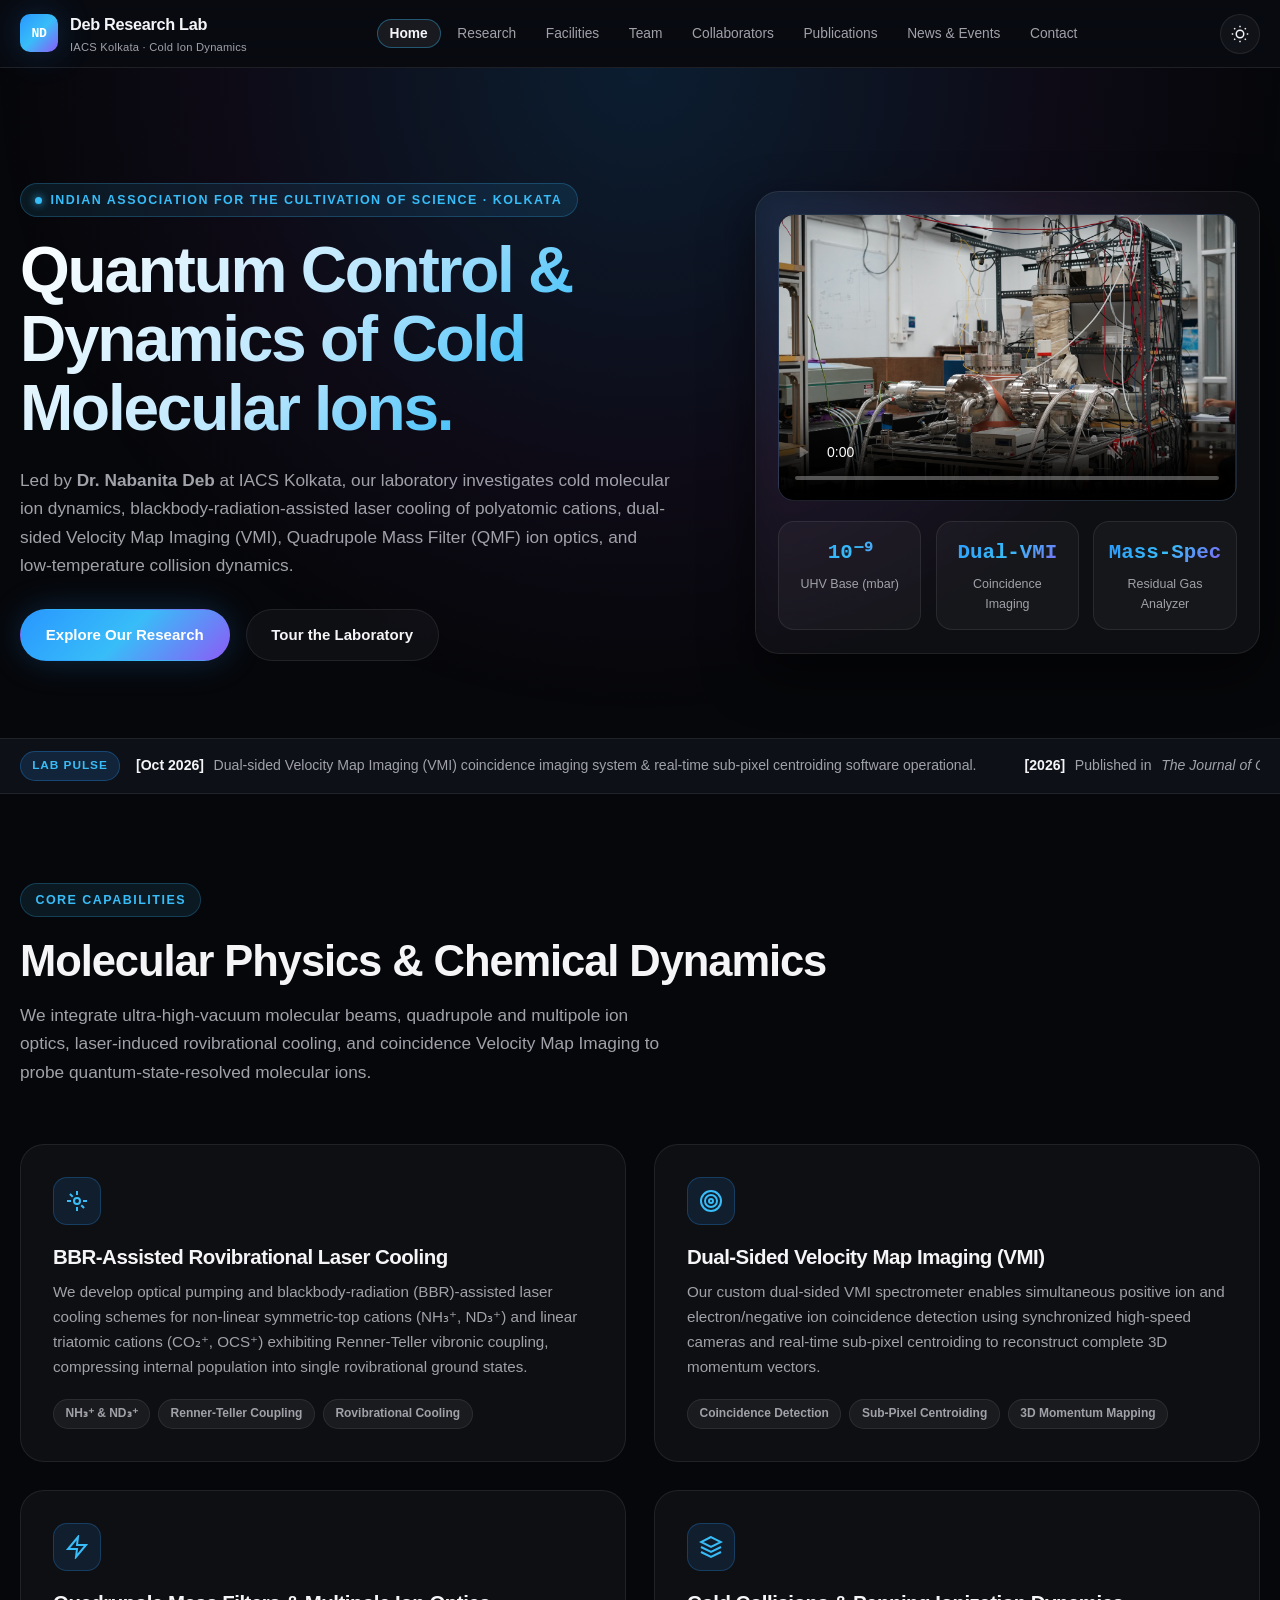
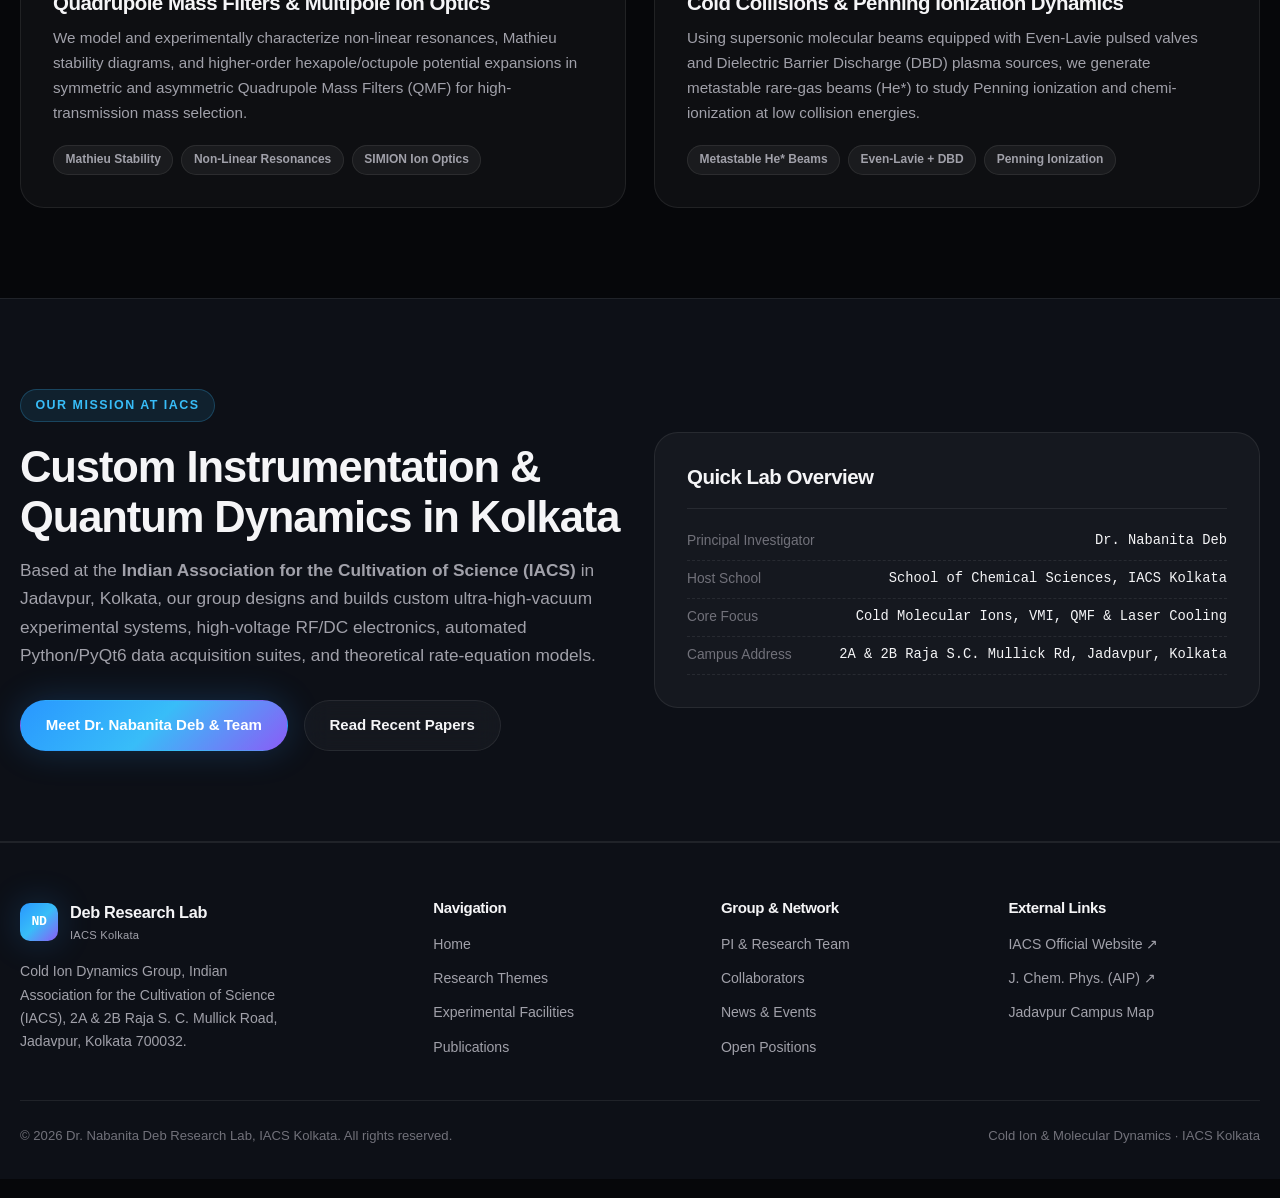
==== commit b8dd1fae: "ok" ====
--- a/index.html
+++ b/index.html
@@ -576,8 +576,8 @@
       font-size: 0.95rem;
     }
 
-    /* Media Placeholders */
-    .media-placeholder {
+    /* Media Frames */
+    .media-frame {
       position: relative;
       width: 100%;
       aspect-ratio: 16 / 10;
@@ -594,7 +594,7 @@
       text-align: center;
     }
 
-    .media-placeholder img {
+    .media-frame img {
       position: absolute;
       inset: 0;
       width: 100%;
@@ -603,12 +603,11 @@
       z-index: 2;
     }
 
-    .placeholder-caption {
-      font-family: var(--font-mono);
-      font-size: 0.74rem;
-      color: var(--text-muted);
-      margin-top: 0.5rem;
-      display: inline-block;
+    .profile-meta {
+      display: block;
+      margin-top: 0.65rem;
+      color: var(--text-secondary);
+      font-size: 0.86rem;
     }
 
     /* Tags & Specs */
@@ -771,7 +770,7 @@
       align-items: start;
     }
 
-    .avatar-placeholder {
+    .profile-photo-frame {
       width: 100%;
       aspect-ratio: 4 / 5;
       border-radius: var(--radius-lg);
@@ -785,7 +784,7 @@
       overflow: hidden;
     }
 
-    .avatar-placeholder img {
+    .profile-photo-frame img {
       position: absolute;
       inset: 0;
       width: 100%;
@@ -1178,7 +1177,7 @@
 
   <main>
     <!-- ======================================================================
-         1. HOME VIEW (#home) — UPDATED WITH HERO VIDEO
+         1. HOME VIEW (#home)
          ====================================================================== -->
     <section id="view-home" class="page-view active">
       <div class="hero">
@@ -1200,36 +1199,32 @@
             </div>
           </div>
 
-          <!-- Hero Video Card (Replaced First Image/Schematic with Video) -->
           <div class="hero-visual tilt-card reveal">
             <div class="hero-video-frame">
-              <!-- Replace "assets/videos/Lab_setup_timelapse_compressed.mp4" with your actual video path or URL -->
               <video
                 autoplay
                 muted
                 loop
                 playsinline
                 controls
-                poster="assets/images/uhv-chamber.jpg"
+                poster="assets/images/instrument/UHV%20chamber.JPG"
               >
                 <source src="assets/videos/Lab_setup_timelapse_compressed.mp4" type="video/mp4" />
-                <source src="assets/videos/Lab_setup_timelapse_compressed.webm" type="video/webm" />
                 Your browser does not support HTML5 video.
               </video>
 
-              <!-- Fallback label shown behind video until video file is placed at assets/videos/Lab_setup_timelapse_compressed.mp4 -->
               <div class="video-fallback-caption">
                 <svg width="44" height="44" viewBox="0 0 24 24" fill="none" stroke="var(--accent-cyan)" stroke-width="1.75" style="margin-bottom: 0.5rem;">
                   <polygon points="5 3 19 12 5 21 5 3"></polygon>
                 </svg>
-                <strong>Lab Research Highlight Video</strong>
-                <span class="placeholder-caption">Place video at: assets/videos/Lab_setup_timelapse_compressed.mp4</span>
+                <strong>Inside the Cold Ion Dynamics Laboratory</strong>
+                <span>Laboratory setup and experimental instrumentation at IACS Kolkata.</span>
               </div>
             </div>
 
             <div class="stats-grid">
               <div class="stat-card">
-                <div class="stat-value">10e-9</div>
+                <div class="stat-value">10⁻⁹</div>
                 <div class="stat-label">UHV Base (mbar)</div>
               </div>
               <div class="stat-card">
@@ -1572,12 +1567,11 @@
           <div class="grid-2">
             <!-- Facility 1 -->
             <article class="card tilt-card reveal">
-              <div class="media-placeholder">
+              <div class="media-frame">
                 <img src="assets/images/instrument/UHV%20chamber.JPG" alt="UHV chamber" onerror="this.style.display='none'" />
                 <svg width="56" height="56" viewBox="0 0 24 24" fill="none" stroke="var(--accent-cyan)" stroke-width="1.6">
                   <circle cx="12" cy="12" r="9"/><circle cx="12" cy="12" r="4"/><path d="M12 3v2M12 19v2M3 12h2M19 12h2"/>
                 </svg>
-                <span class="placeholder-caption">assets/images/instrument/UHV chamber.JPG</span>
               </div>
               <h3>UHV Chambers &amp; High-Throughput Vacuum System</h3>
               <p>
@@ -1593,12 +1587,11 @@
 
             <!-- Facility 2 -->
             <article class="card tilt-card reveal">
-              <div class="media-placeholder">
+              <div class="media-frame">
                 <img src="assets/images/instrument/SRS%20power%20supply.JPG" alt="SRS power supply for the VMI system" onerror="this.style.display='none'" />
                 <svg width="56" height="56" viewBox="0 0 24 24" fill="none" stroke="var(--accent-violet)" stroke-width="1.6">
                   <circle cx="12" cy="12" r="10"/><circle cx="12" cy="12" r="6"/><circle cx="12" cy="12" r="2"/>
                 </svg>
-                <span class="placeholder-caption">assets/images/instrument/SRS power supply.JPG</span>
               </div>
               <h3>Dual-Sided VMI Detectors &amp; Acquisition Software</h3>
               <p>
@@ -1614,12 +1607,11 @@
 
             <!-- Facility 3 -->
             <article class="card tilt-card reveal">
-              <div class="media-placeholder">
+              <div class="media-frame">
                 <img src="assets/images/instrument/spincore.JPG" alt="SpinCore RF electronics" onerror="this.style.display='none'" />
                 <svg width="56" height="56" viewBox="0 0 24 24" fill="none" stroke="var(--accent-amber)" stroke-width="1.6">
                   <rect x="4" y="4" width="16" height="16" rx="2"/><path d="M9 9h6v6H9zM9 1v3M15 1v3M9 20v3M15 20v3M20 9h3M20 14h3M1 9h3M1 14h3"/>
                 </svg>
-                <span class="placeholder-caption">assets/images/instrument/spincore.JPG</span>
               </div>
               <h3>High-Voltage Power Supplies &amp; Custom RF/DC Electronics</h3>
               <p>
@@ -1635,12 +1627,11 @@
 
             <!-- Facility 4 -->
             <article class="card tilt-card reveal">
-              <div class="media-placeholder">
+              <div class="media-frame">
                 <img src="assets/images/instrument/fillament.JPG" alt="Filament on the laser table" onerror="this.style.display='none'" />
                 <svg width="56" height="56" viewBox="0 0 24 24" fill="none" stroke="var(--accent-emerald)" stroke-width="1.6">
                   <path d="M2 12h20M16 6l6 6-6 6M8 6l-6 6 6 6"/>
                 </svg>
-                <span class="placeholder-caption">assets/images/instrument/fillament.JPG</span>
               </div>
               <h3>Laser-Controlled Ion Dynamics &amp; Computational Modeling Suite</h3>
               <p>
@@ -1659,17 +1650,17 @@
     </section>
 
     <!-- ======================================================================
-         4. TEAM VIEW (#team) — UPDATED WITH PHD & POSTDOC PHOTO FRAMES
+         4. TEAM VIEW (#team)
          ====================================================================== -->
     <section id="view-team" class="page-view">
       <div class="page-hero">
         <div class="container reveal">
           <div class="eyebrow">People</div>
           <h1 class="hero-title" style="font-size: clamp(2.1rem, 4.2vw, 3.6rem);">
-            Principal Investigator, Postdocs, PhD Scholars &amp; Students
+            People, Research Team &amp; Opportunities
           </h1>
           <p class="section-subtitle">
-            Meet the experimentalists and chemical physicists driving cold molecular ion research at the Indian Association for the Cultivation of Science (IACS), Kolkata.
+            Meet our principal investigator and doctoral researchers, and learn how to enquire about joining the Cold Ion &amp; Molecular Dynamics Group at IACS Kolkata.
           </p>
         </div>
       </div>
@@ -1678,10 +1669,9 @@
       <div class="section">
         <div class="container">
           <div class="card pi-showcase reveal">
-            <div class="avatar-placeholder">
+            <div class="profile-photo-frame">
               <img src="assets/images/team/pi-nabanita-deb.jpg" alt="Dr. Nabanita Deb, Principal Investigator" onerror="this.style.display='none'" />
               <div class="member-avatar" style="width: 96px; height: 96px; font-size: 1.75rem;">ND</div>
-              <span class="placeholder-caption">assets/images/team/pi-nabanita-deb.jpg</span>
             </div>
 
             <div>
@@ -1712,43 +1702,19 @@
         </div>
       </div>
 
-      <!-- Postdoctoral Fellows Section -->
+      <!-- Research opportunities -->
       <div class="section section-alt">
         <div class="container">
-          <div class="section-header reveal">
-            <div class="eyebrow">Postdoctoral Researchers</div>
-            <h2 class="section-title">Postdoctoral Fellows &amp; Research Associates</h2>
-          </div>
-
-          <div class="grid-3">
-            <!-- Postdoc Card 1 (Template with Photo Container) -->
-            <article class="card tilt-card reveal">
-              <div class="member-photo-frame">
-                <img src="assets/images/team/postdoc-1.jpg" alt="Postdoctoral Fellow Photo" onerror="this.style.display='none'" />
-                <div class="member-avatar">PD</div>
-                <span class="placeholder-caption">assets/images/team/postdoc-1.jpg</span>
-              </div>
-              <span class="tag">Postdoctoral Fellow</span>
-              <h3 style="margin-top: 0.75rem;">Postdoctoral Research Fellow</h3>
-              <p style="margin-bottom: 0.75rem;">
-                Investigating cold molecular ion dynamics, Velocity Map Imaging coincidence dynamics, and supersonic molecular beam collision experiments.
-              </p>
-              <span class="placeholder-caption">School of Chemical Sciences · IACS Kolkata</span>
-            </article>
-
-            <!-- Open Postdoc / PhD Slot -->
-            <article class="card tilt-card reveal" style="border-style: dashed; border-color: var(--accent-cyan);">
-              <div class="member-photo-frame" style="background: rgba(56, 189, 248, 0.08);">
-                <div class="member-avatar" style="background: rgba(56, 189, 248, 0.18); color: var(--accent-cyan);">+</div>
-                <span class="placeholder-caption">Join the Group</span>
-              </div>
-              <span class="tag" style="color: var(--accent-cyan);">Open Positions</span>
-              <h3 style="margin-top: 0.75rem;">Prospective Postdocs &amp; PhDs</h3>
-              <p style="margin-bottom: 1rem;">
-                We welcome applications from candidates with ANRF-NPDF, Institute PDF, CSIR-UGC NET, GATE, JEST, or DST-INSPIRE fellowships interested in experimental chemical physics.
-              </p>
-              <a href="#contact" style="color: var(--accent-cyan); font-weight: 600;">Apply via Contact Page &rarr;</a>
-            </article>
+          <div class="card reveal">
+            <div class="eyebrow">Research Opportunities</div>
+            <h2 class="section-title">Prospective Students &amp; Researchers</h2>
+            <p class="section-subtitle" style="margin-bottom: 1.25rem;">
+              Students interested in doctoral research, M.Sc. projects or internships, and researchers exploring postdoctoral or collaborative work in experimental chemical physics are welcome to get in touch. Research opportunities depend on current projects, funding, and the institute's admissions and fellowship processes.
+            </p>
+            <p style="color: var(--text-secondary); margin-bottom: 1.25rem;">
+              In your enquiry, please outline your research interests, relevant experience, current qualifications, and fellowship status (if applicable). For postdoctoral or project enquiries, include a CV and the dates you would be available.
+            </p>
+            <a href="#contact" class="btn btn-primary">Enquire about research opportunities</a>
           </div>
         </div>
       </div>
@@ -1767,14 +1733,13 @@
               <div class="member-photo-frame">
                 <img src="assets/images/team/anushree-dutta.jpg" alt="Anushree Dutta" onerror="this.style.display='none'" />
                 <div class="member-avatar">AD</div>
-                <span class="placeholder-caption">assets/images/team/anushree-dutta.jpg</span>
               </div>
               <span class="tag">Doctoral Researcher</span>
               <h3 style="margin-top: 0.75rem;">Anushree Dutta</h3>
               <p style="margin-bottom: 0.75rem;">
                 Investigating higher-order octupole fields in Quadrupole Mass Filters operating in the second stability zone and spectral response of push–pull chromophores.
               </p>
-              <span class="placeholder-caption">First Author (JPCA &amp; IJMS) · IACS Kolkata</span>
+              <span class="profile-meta">First author on articles in JPCA and IJMS · IACS Kolkata</span>
             </article>
 
             <!-- Sukanya Jana -->
@@ -1782,14 +1747,13 @@
               <div class="member-photo-frame">
                 <img src="assets/images/team/sukanya-jana.jpg" alt="Sukanya Jana" onerror="this.style.display='none'" />
                 <div class="member-avatar">SJ</div>
-                <span class="placeholder-caption">assets/images/team/sukanya-jana.jpg</span>
               </div>
               <span class="tag">Doctoral Researcher</span>
               <h3 style="margin-top: 0.75rem;">Sukanya Jana</h3>
               <p style="margin-bottom: 0.75rem;">
                 Researching radial and rod asymmetry in linear Quadrupole Mass Filters, multipole field distortions, stability zones, and transmission resolution enhancement.
               </p>
-              <span class="placeholder-caption">First Author (JASMS &amp; IJMS) · IACS Kolkata</span>
+              <span class="profile-meta">First author on articles in JASMS and IJMS · IACS Kolkata</span>
             </article>
 
             <!-- Archisman Sinha -->
@@ -1797,26 +1761,14 @@
               <div class="member-photo-frame">
                 <img src="assets/images/team/archisman-sinha.jpg" alt="Mr. Archisman Sinha" onerror="this.style.display='none'" />
                 <div class="member-avatar">AS</div>
-                <span class="placeholder-caption">assets/images/team/archisman-sinha.jpg</span>
               </div>
               <span class="tag">DST-INSPIRE PhD Fellow</span>
               <h3 style="margin-top: 0.75rem;">Mr. Archisman Sinha</h3>
               <p style="margin-bottom: 0.75rem;">
                 Working on BBR-assisted laser cooling of symmetric-top (NH₃⁺, ND₃⁺) and Renner-Teller triatomic cations, dual-sided VMI coincidence instrumentation (<em>VMI Studio Pro</em>), and non-linear resonances in Quadrupole Mass Filters.
               </p>
-              <span class="placeholder-caption">M.Sc. Chemistry (SPPU Pune) · PhD Fellow, IACS</span>
+              <span class="profile-meta">M.Sc. Chemistry (SPPU Pune) · PhD Fellow, IACS</span>
             </article>
-          </div>
-        </div>
-      </div>
-
-      <!-- Master's and Project Students -->
-      <div class="section section-alt">
-        <div class="container">
-          <div class="section-header reveal">
-            <div class="eyebrow">Student Researchers</div>
-            <h2 class="section-title">Master &amp; Project Students</h2>
-            <p class="section-subtitle">Master's and project student profiles will be added soon.</p>
           </div>
         </div>
       </div>
@@ -1833,31 +1785,25 @@
             <!-- Sayel Chakraborty -->
             <article class="card tilt-card reveal">
               <div class="member-photo-frame">
-                <img src="assets/images/team/sayel-chakraborty.jpg" alt="Sayel Chakraborty" onerror="this.style.display='none'" />
                 <div class="member-avatar">SC</div>
-                <span class="placeholder-caption">assets/images/team/sayel-chakraborty.jpg</span>
               </div>
               <span class="tag">Past PhD Researcher</span>
               <h3 style="margin-top: 0.75rem;">Sayel Chakraborty</h3>
               <p style="margin-bottom: 0.75rem;">
-                Investigating quadrupole mass filter stability, laser-induced rovibrational cooling schemes, and molecular ion dynamics in trapped-ion and beam environments.
-              </p>
-              <span class="placeholder-caption">Doctoral Researcher · IACS Kolkata</span>
+                Research focused on quadrupole mass-filter stability, laser-induced rovibrational cooling schemes, and molecular-ion dynamics in trapped-ion and beam environments.
+              </p>
             </article>
 
             <!-- Snigdha Bose -->
             <article class="card tilt-card reveal">
               <div class="member-photo-frame">
-                <img src="assets/images/team/snigdha-bose.jpg" alt="Snigdha Bose" onerror="this.style.display='none'" />
                 <div class="member-avatar">SB</div>
-                <span class="placeholder-caption">assets/images/team/snigdha-bose.jpg</span>
               </div>
               <span class="tag">Past PhD Researcher</span>
               <h3 style="margin-top: 0.75rem;">Snigdha Bose</h3>
               <p style="margin-bottom: 0.75rem;">
-                Exploring multipole field effects, radial asymmetry in quadrupole ion optics, and molecular beam ion dynamics.
-              </p>
-              <span class="placeholder-caption">Researcher · IACS Kolkata</span>
+                Research focused on multipole-field effects, radial asymmetry in quadrupole ion optics, and molecular-beam ion dynamics.
+              </p>
             </article>
           </div>
         </div>
@@ -2122,17 +2068,18 @@
               <form id="lab-contact-form">
                 <div class="form-group">
                   <label class="form-label" for="name">Full Name *</label>
-                  <input type="text" id="name" name="name" class="form-control" placeholder="e.g., Arindam Chatterjee" required />
+                  <input type="text" id="name" name="name" class="form-control" placeholder="Your full name" required />
                 </div>
 
                 <div class="form-group">
                   <label class="form-label" for="email">Email Address *</label>
-                  <input type="email" id="email" name="email" class="form-control" placeholder="name@institute.ac.in" required />
+                  <input type="email" id="email" name="email" class="form-control" placeholder="you@institute.ac.in" required />
                 </div>
 
                 <div class="form-group">
                   <label class="form-label" for="inquiry-type">Inquiry Category *</label>
                   <select id="inquiry-type" name="category" class="form-control" required>
+                    <option value="" disabled selected>Select an inquiry category</option>
                     <option value="PhD Position Inquiry">PhD Position (CSIR-NET / GATE / JEST / INSPIRE)</option>
                     <option value="Postdoctoral Fellowship">Postdoctoral Fellowship (ANRF-NPDF / Institute PDF)</option>
                     <option value="MSc Project / Internship">Master's Thesis / Summer Research Internship</option>
@@ -2143,7 +2090,7 @@
 
                 <div class="form-group">
                   <label class="form-label" for="message">Message &amp; Research Background *</label>
-                  <textarea id="message" name="message" rows="5" class="form-control" placeholder="Briefly describe your academic background, fellowship status, and interest in cold molecular ions / VMI..." required></textarea>
+                  <textarea id="message" name="message" rows="5" class="form-control" placeholder="Share your academic background, relevant experience, current qualification or fellowship, and research interests." required></textarea>
                 </div>
 
                 <button type="submit" id="contact-submit-btn" class="btn btn-primary" style="width: 100%;">
@@ -2245,7 +2192,7 @@
 
       <div class="footer-bottom">
         <span>&copy; 2026 Dr. Nabanita Deb Research Lab, IACS Kolkata. All rights reserved.</span>
-        <span>Single-File SPA Build · Live Google Sheet Sync</span>
+        <span>Cold Ion &amp; Molecular Dynamics · IACS Kolkata</span>
       </div>
     </div>
   </footer>
@@ -2591,10 +2538,21 @@
       // Render fallback immediately so the section is never empty
       renderPublications(FALLBACK_PUBLICATIONS);
 
+      const setPublicationSyncStatus = (message, isLive = false) => {
+        if (!syncStatusEl) return;
+        const liveStyle = isLive
+          ? ' style="background: var(--accent-emerald); box-shadow: 0 0 8px var(--accent-emerald);"'
+          : "";
+        syncStatusEl.innerHTML = `<span class="eyebrow-dot"${liveStyle}></span><span>${message}</span>`;
+      };
+
       // Live Google Sheets JSONP Loader (Bypasses CORS on static websites)
       window.handleGoogleSheetPublications = (response) => {
         try {
-          if (!response || !response.table || !response.table.rows) return;
+          if (!response || !response.table || !response.table.rows) {
+            setPublicationSyncStatus("Live updates are unavailable. Showing the saved publication list.");
+            return;
+          }
           const rows = response.table.rows;
           const getCell = (row, idx) => (row.c && row.c[idx] && row.c[idx].v !== null && row.c[idx].v !== undefined ? String(row.c[idx].v).trim() : "");
 
@@ -2616,12 +2574,13 @@
 
           if (parsed.length > 0) {
             renderPublications(parsed);
-            if (syncStatusEl) {
-              syncStatusEl.innerHTML = `<span class="eyebrow-dot" style="background: var(--accent-emerald); box-shadow: 0 0 8px var(--accent-emerald);"></span><span>Live synced with Google Sheets (${parsed.length} publications loaded)</span>`;
-            }
+            setPublicationSyncStatus(`Live publication list updated (${parsed.length} publications).`, true);
+          } else {
+            setPublicationSyncStatus("No live publication data is available. Showing the saved publication list.");
           }
         } catch (err) {
           console.warn("Google Sheet parse error, using fallback list:", err);
+          setPublicationSyncStatus("Live updates are unavailable. Showing the saved publication list.");
         }
       };
 
@@ -2629,9 +2588,7 @@
         const script = document.createElement("script");
         script.src = `https://docs.google.com/spreadsheets/d/${GOOGLE_SHEET_ID}/gviz/tq?tqx=responseHandler:handleGoogleSheetPublications`;
         script.onerror = () => {
-          if (syncStatusEl) {
-            syncStatusEl.innerHTML = `<span class="eyebrow-dot"></span><span>Showing cached publications (Ensure Google Sheet access is set to "Anyone with the link can view" for live updates)</span>`;
-          }
+          setPublicationSyncStatus("Live updates are unavailable. Showing the saved publication list.");
         };
         document.body.appendChild(script);
       };
